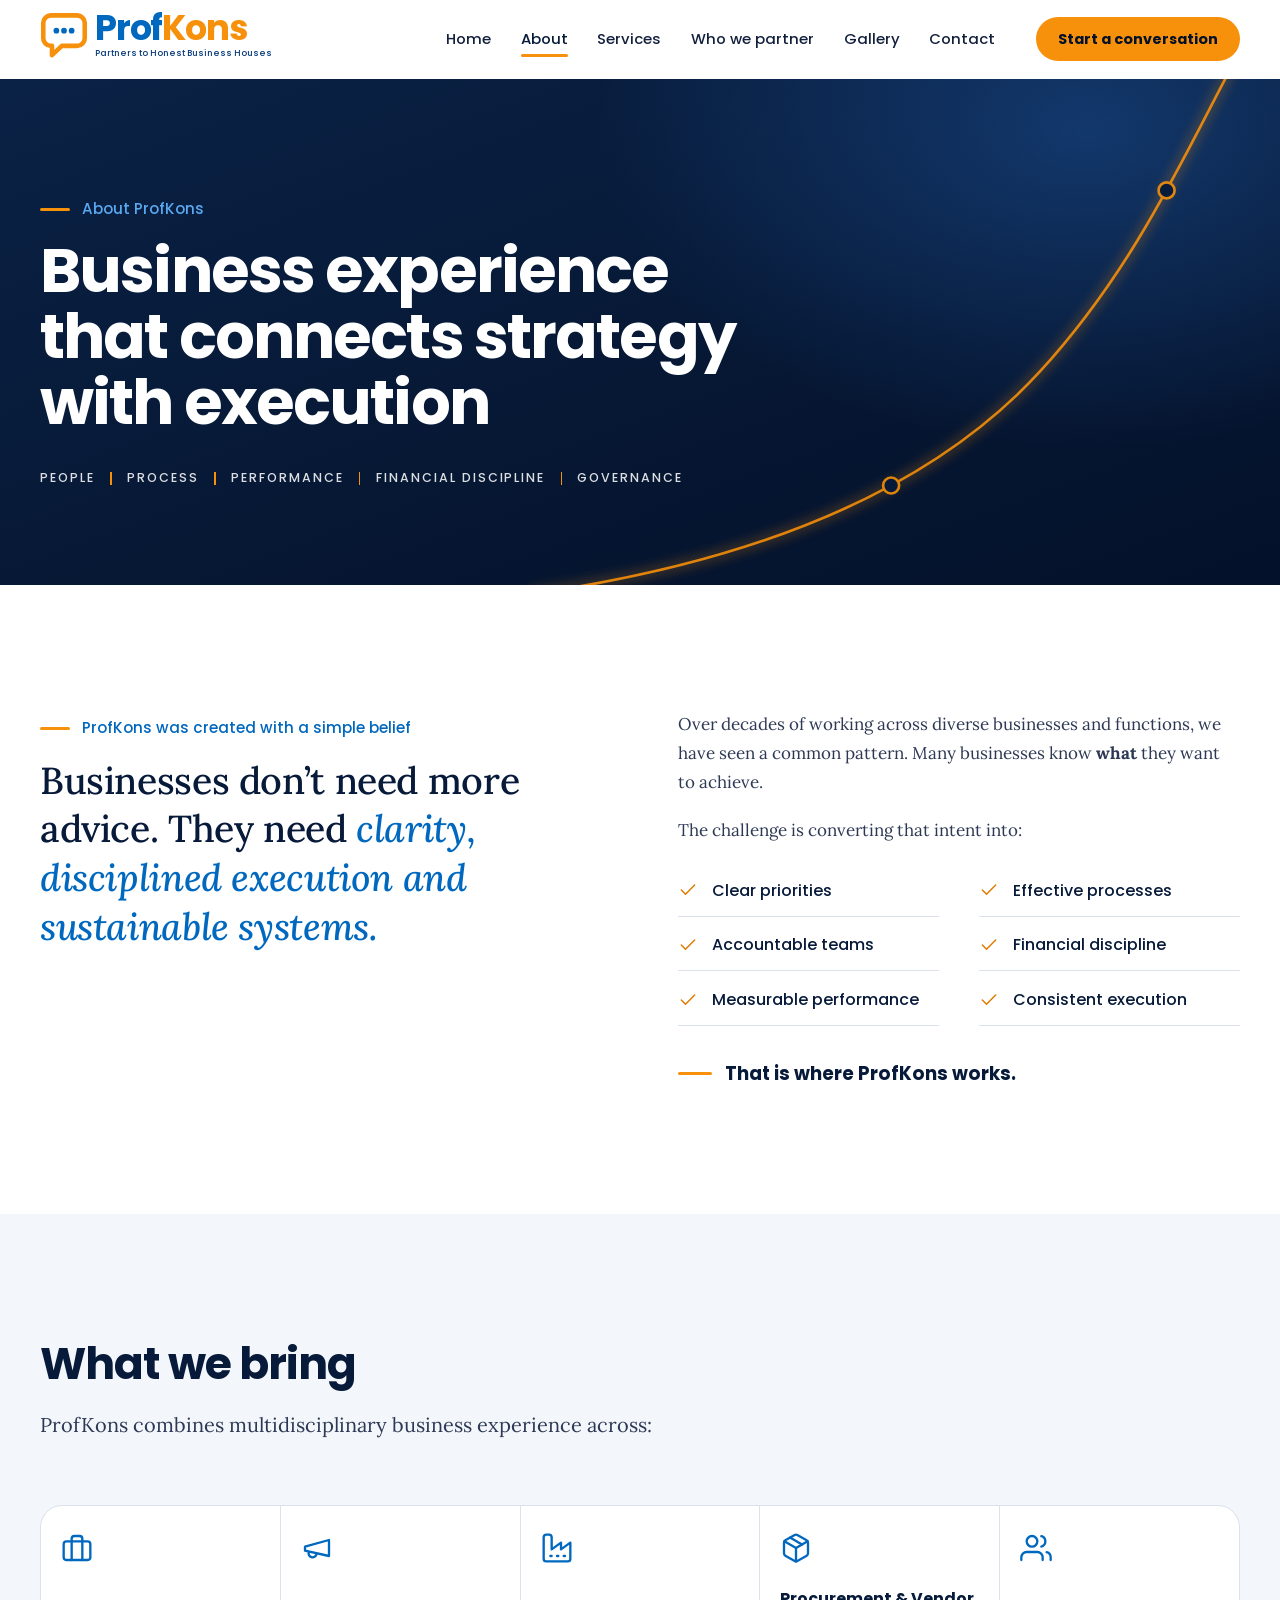
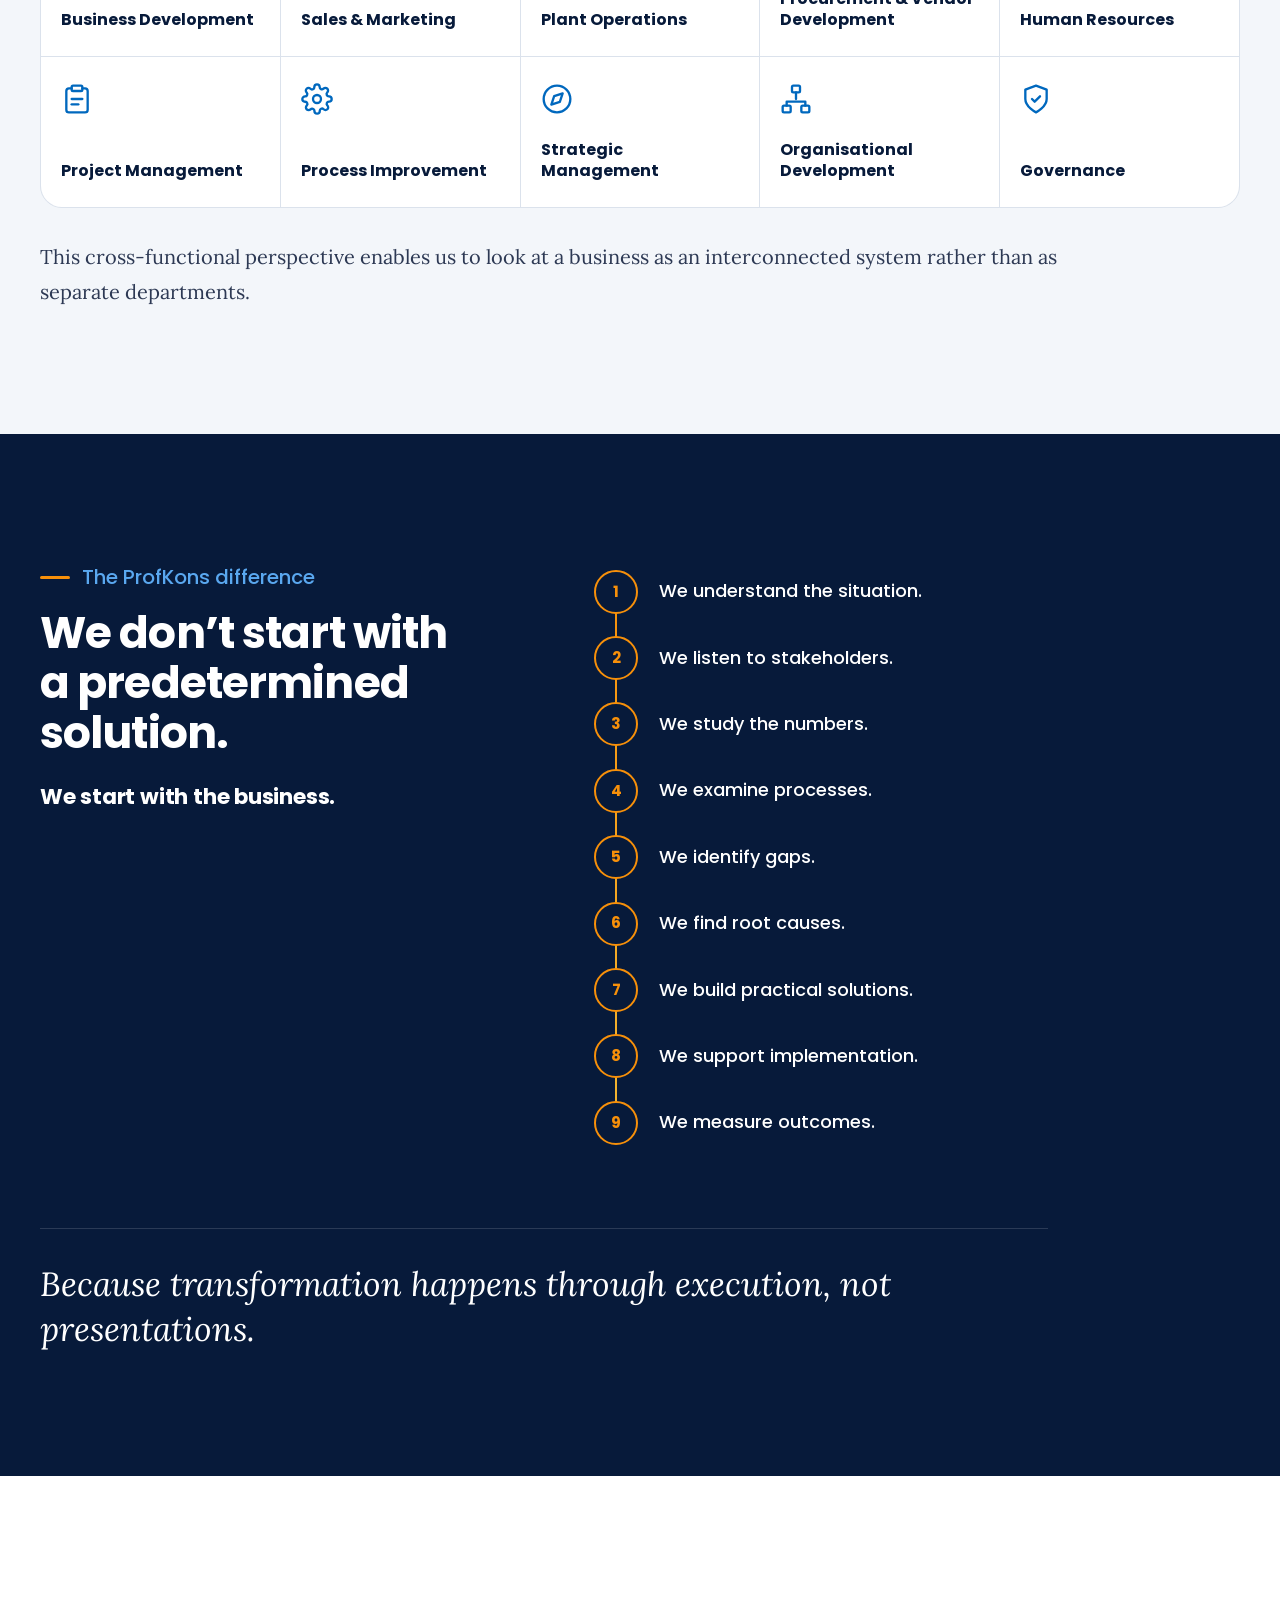
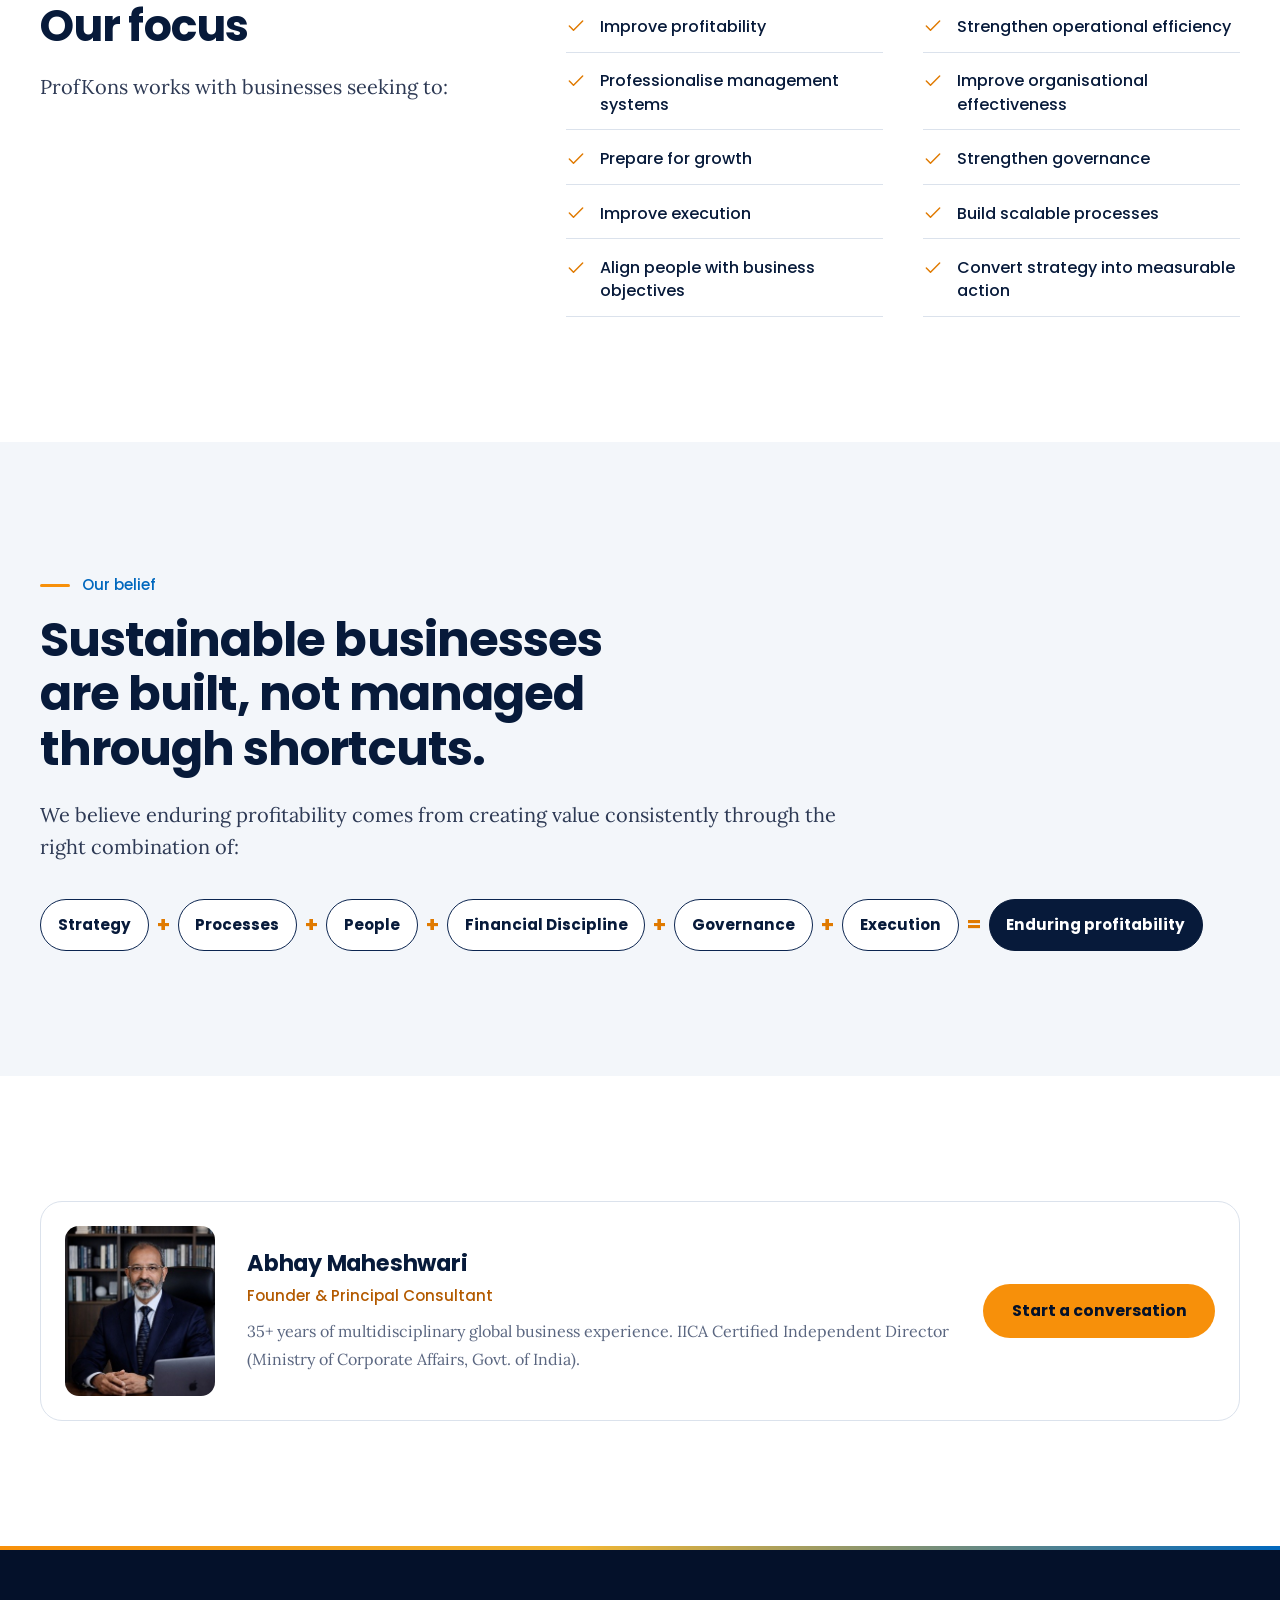
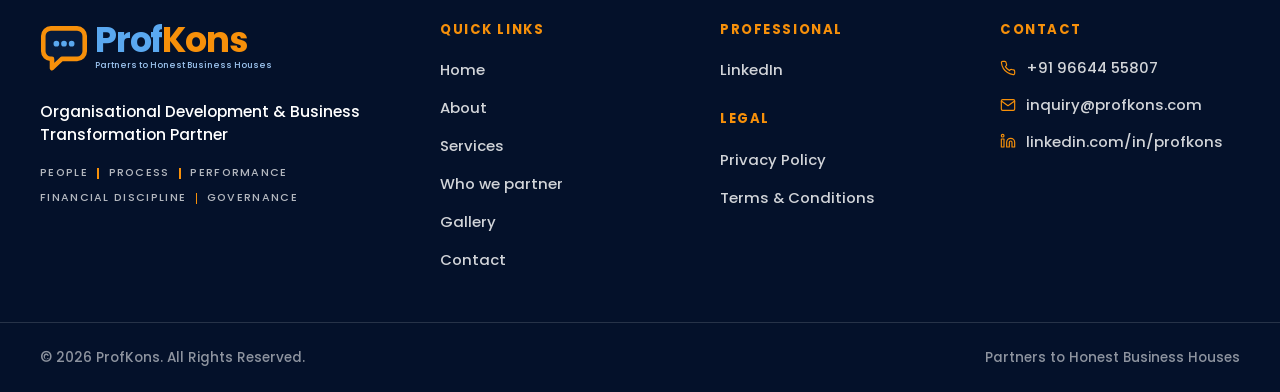
==== about.html @ 27406873 "Adding the first pass of website" ====
<!doctype html>
<html lang="en-IN">
<head>
<meta charset="utf-8">
<meta name="viewport" content="width=device-width, initial-scale=1">
<title>About ProfKons | Business experience that connects strategy with execution</title>
<meta name="description" content="ProfKons combines multidisciplinary business experience to help businesses gain clarity, disciplined execution and sustainable systems.">
<meta property="og:site_name" content="ProfKons">
<meta property="og:title" content="About ProfKons | Business experience that connects strategy with execution">
<meta property="og:description" content="ProfKons combines multidisciplinary business experience to help businesses gain clarity, disciplined execution and sustainable systems.">
<meta property="og:type" content="website">
<meta name="theme-color" content="#071a3a">
<link rel="icon" href="assets/img/favicon.svg" type="image/svg+xml">
<link rel="stylesheet" href="assets/css/style.css">
</head>
<body>

<a class="skip-link" href="#main">Skip to content</a>
<header class="site-header" data-header>
  <div class="container header-inner">
    <a href="index.html" aria-label="ProfKons home"><span class="logo"><svg class="logo-mark" viewBox="0 0 44 42" aria-hidden="true" focusable="false"><path class="bubble" d="M10 3H34A7 7 0 0 1 41 10V24A7 7 0 0 1 34 31H20L11 39.5V31H10A7 7 0 0 1 3 24V10A7 7 0 0 1 10 3Z"/><circle class="dot" cx="15" cy="17" r="2.6"/><circle class="dot" cx="22" cy="17" r="2.6"/><circle class="dot" cx="29" cy="17" r="2.6"/></svg><span class="logo-text"><span class="logo-word"><span class="logo-prof">Prof</span><span class="logo-kons">Kons</span></span><span class="logo-tag">Partners to Honest Business Houses</span></span></span></a>
    <button class="nav-toggle" type="button" aria-expanded="false" aria-controls="site-nav" data-nav-toggle>
      <span class="sr-only">Open menu</span>
      <span class="icon-open"><svg class="icon" viewBox="0 0 24 24" fill="none" stroke="currentColor" stroke-width="1.75" stroke-linecap="round" stroke-linejoin="round" aria-hidden="true" focusable="false"><line x1="3" y1="6" x2="21" y2="6"/><line x1="3" y1="12" x2="21" y2="12"/><line x1="3" y1="18" x2="21" y2="18"/></svg></span><span class="icon-close"><svg class="icon" viewBox="0 0 24 24" fill="none" stroke="currentColor" stroke-width="1.75" stroke-linecap="round" stroke-linejoin="round" aria-hidden="true" focusable="false"><line x1="18" y1="6" x2="6" y2="18"/><line x1="6" y1="6" x2="18" y2="18"/></svg></span>
    </button>
    <nav id="site-nav" class="site-nav" aria-label="Main">
      <ul><li><a href="index.html">Home</a></li><li><a href="about.html" aria-current="page">About</a></li><li><a href="services.html">Services</a></li><li><a href="partners.html">Who we partner</a></li><li><a href="gallery.html">Gallery</a></li><li><a href="contact.html">Contact</a></li></ul>
      <a class="btn btn-primary btn-sm" href="contact.html">Start a conversation</a>
    </nav>
  </div>
</header>
<main id="main">

<section class="page-hero">
  <div class="journey-line" aria-hidden="true"><svg viewBox="0 0 1440 760" preserveAspectRatio="xMaxYMax slice"><path class="jl-glow" pathLength="1" d="M600 770 C880 730, 1060 640, 1170 520 C1280 400, 1335 270, 1400 150"/><path class="jl-path" pathLength="1" d="M600 770 C880 730, 1060 640, 1170 520 C1280 400, 1335 270, 1400 150"/><circle class="jl-node" cx="1002.5" cy="648.3" r="9"/><circle class="jl-node" cx="1312.4" cy="316.3" r="9"/><path class="jl-arrow" d="M0 -11 L22 0 L0 11 Z" transform="translate(1400 150) rotate(-61.6)"/></svg></div>
  <div class="container">
    <p class="kicker">About ProfKons</p>
    <h1>Business experience that connects strategy with execution</h1>
    
    <ul class="pillars" aria-label="What we work on"><li>People</li><li>Process</li><li>Performance</li><li>Financial Discipline</li><li>Governance</li></ul>
  </div>
</section>
<section class="section" aria-labelledby="belief-title">
  <div class="container belief-grid">
    <div>
      <p class="kicker" id="belief-title">ProfKons was created with a simple belief</p>
      <p class="belief-statement">Businesses don&rsquo;t need more advice. They need <em>clarity, disciplined execution and sustainable systems.</em></p>
    </div>
    <div>
      <p>Over decades of working across diverse businesses and functions, we have seen a common pattern. Many businesses know <strong>what</strong> they want to achieve.</p>
      <p>The challenge is converting that intent into:</p>
      <div class="intent-list">
        <ul class="checklist checklist--2"><li><svg class="icon" viewBox="0 0 24 24" fill="none" stroke="currentColor" stroke-width="1.75" stroke-linecap="round" stroke-linejoin="round" aria-hidden="true" focusable="false"><polyline points="20 6 9 17 4 12"/></svg><span>Clear priorities</span></li><li><svg class="icon" viewBox="0 0 24 24" fill="none" stroke="currentColor" stroke-width="1.75" stroke-linecap="round" stroke-linejoin="round" aria-hidden="true" focusable="false"><polyline points="20 6 9 17 4 12"/></svg><span>Effective processes</span></li><li><svg class="icon" viewBox="0 0 24 24" fill="none" stroke="currentColor" stroke-width="1.75" stroke-linecap="round" stroke-linejoin="round" aria-hidden="true" focusable="false"><polyline points="20 6 9 17 4 12"/></svg><span>Accountable teams</span></li><li><svg class="icon" viewBox="0 0 24 24" fill="none" stroke="currentColor" stroke-width="1.75" stroke-linecap="round" stroke-linejoin="round" aria-hidden="true" focusable="false"><polyline points="20 6 9 17 4 12"/></svg><span>Financial discipline</span></li><li><svg class="icon" viewBox="0 0 24 24" fill="none" stroke="currentColor" stroke-width="1.75" stroke-linecap="round" stroke-linejoin="round" aria-hidden="true" focusable="false"><polyline points="20 6 9 17 4 12"/></svg><span>Measurable performance</span></li><li><svg class="icon" viewBox="0 0 24 24" fill="none" stroke="currentColor" stroke-width="1.75" stroke-linecap="round" stroke-linejoin="round" aria-hidden="true" focusable="false"><polyline points="20 6 9 17 4 12"/></svg><span>Consistent execution</span></li></ul>
      </div>
      <p class="works-here">That is where ProfKons works.</p>
    </div>
  </div>
</section>

<section class="section section--paper" aria-labelledby="bring-title">
  <div class="container">
    <div class="section-head">
      <h2 id="bring-title">What we bring</h2>
      <p class="lead">ProfKons combines multidisciplinary business experience across:</p>
    </div>
    <ul class="functions">
      <li><svg class="icon" viewBox="0 0 24 24" fill="none" stroke="currentColor" stroke-width="1.75" stroke-linecap="round" stroke-linejoin="round" aria-hidden="true" focusable="false"><rect x="2" y="7" width="20" height="14" rx="2"/><path d="M16 21V5a2 2 0 0 0-2-2h-4a2 2 0 0 0-2 2v16"/></svg><span>Business Development</span></li>
      <li><svg class="icon" viewBox="0 0 24 24" fill="none" stroke="currentColor" stroke-width="1.75" stroke-linecap="round" stroke-linejoin="round" aria-hidden="true" focusable="false"><path d="m3 11 18-5v12L3 14v-3z"/><path d="M11.6 16.8a3 3 0 1 1-5.8-1.6"/></svg><span>Sales &amp; Marketing</span></li>
      <li><svg class="icon" viewBox="0 0 24 24" fill="none" stroke="currentColor" stroke-width="1.75" stroke-linecap="round" stroke-linejoin="round" aria-hidden="true" focusable="false"><path d="M2 20a2 2 0 0 0 2 2h16a2 2 0 0 0 2-2V8l-7 5V8l-7 5V4a2 2 0 0 0-2-2H4a2 2 0 0 0-2 2Z"/><path d="M17 18h1"/><path d="M12 18h1"/><path d="M7 18h1"/></svg><span>Plant Operations</span></li>
      <li><svg class="icon" viewBox="0 0 24 24" fill="none" stroke="currentColor" stroke-width="1.75" stroke-linecap="round" stroke-linejoin="round" aria-hidden="true" focusable="false"><line x1="16.5" y1="9.4" x2="7.5" y2="4.21"/><path d="M21 16V8a2 2 0 0 0-1-1.73l-7-4a2 2 0 0 0-2 0l-7 4A2 2 0 0 0 3 8v8a2 2 0 0 0 1 1.73l7 4a2 2 0 0 0 2 0l7-4A2 2 0 0 0 21 16z"/><polyline points="3.27 6.96 12 12.01 20.73 6.96"/><line x1="12" y1="22.08" x2="12" y2="12"/></svg><span>Procurement &amp; Vendor Development</span></li>
      <li><svg class="icon" viewBox="0 0 24 24" fill="none" stroke="currentColor" stroke-width="1.75" stroke-linecap="round" stroke-linejoin="round" aria-hidden="true" focusable="false"><path d="M17 21v-2a4 4 0 0 0-4-4H5a4 4 0 0 0-4 4v2"/><circle cx="9" cy="7" r="4"/><path d="M23 21v-2a4 4 0 0 0-3-3.87"/><path d="M16 3.13a4 4 0 0 1 0 7.75"/></svg><span>Human Resources</span></li>
      <li><svg class="icon" viewBox="0 0 24 24" fill="none" stroke="currentColor" stroke-width="1.75" stroke-linecap="round" stroke-linejoin="round" aria-hidden="true" focusable="false"><path d="M16 4h2a2 2 0 0 1 2 2v14a2 2 0 0 1-2 2H6a2 2 0 0 1-2-2V6a2 2 0 0 1 2-2h2"/><rect x="8" y="2" width="8" height="4" rx="1"/><line x1="8" y1="12" x2="16" y2="12"/><line x1="8" y1="16" x2="13" y2="16"/></svg><span>Project Management</span></li>
      <li><svg class="icon" viewBox="0 0 24 24" fill="none" stroke="currentColor" stroke-width="1.75" stroke-linecap="round" stroke-linejoin="round" aria-hidden="true" focusable="false"><circle cx="12" cy="12" r="3"/><path d="M19.4 15a1.65 1.65 0 0 0 .33 1.82l.06.06a2 2 0 0 1 0 2.83 2 2 0 0 1-2.83 0l-.06-.06a1.65 1.65 0 0 0-1.82-.33 1.65 1.65 0 0 0-1 1.51V21a2 2 0 0 1-2 2 2 2 0 0 1-2-2v-.09A1.65 1.65 0 0 0 9 19.4a1.65 1.65 0 0 0-1.82.33l-.06.06a2 2 0 0 1-2.83 0 2 2 0 0 1 0-2.83l.06-.06a1.65 1.65 0 0 0 .33-1.82 1.65 1.65 0 0 0-1.51-1H3a2 2 0 0 1-2-2 2 2 0 0 1 2-2h.09A1.65 1.65 0 0 0 4.6 9a1.65 1.65 0 0 0-.33-1.82l-.06-.06a2 2 0 0 1 0-2.83 2 2 0 0 1 2.83 0l.06.06a1.65 1.65 0 0 0 1.82.33H9a1.65 1.65 0 0 0 1-1.51V3a2 2 0 0 1 2-2 2 2 0 0 1 2 2v.09a1.65 1.65 0 0 0 1 1.51 1.65 1.65 0 0 0 1.82-.33l.06-.06a2 2 0 0 1 2.83 0 2 2 0 0 1 0 2.83l-.06.06a1.65 1.65 0 0 0-.33 1.82V9a1.65 1.65 0 0 0 1.51 1H21a2 2 0 0 1 2 2 2 2 0 0 1-2 2h-.09a1.65 1.65 0 0 0-1.51 1z"/></svg><span>Process Improvement</span></li>
      <li><svg class="icon" viewBox="0 0 24 24" fill="none" stroke="currentColor" stroke-width="1.75" stroke-linecap="round" stroke-linejoin="round" aria-hidden="true" focusable="false"><circle cx="12" cy="12" r="10"/><polygon points="16.24 7.76 14.12 14.12 7.76 16.24 9.88 9.88 16.24 7.76"/></svg><span>Strategic Management</span></li>
      <li><svg class="icon" viewBox="0 0 24 24" fill="none" stroke="currentColor" stroke-width="1.75" stroke-linecap="round" stroke-linejoin="round" aria-hidden="true" focusable="false"><rect x="9" y="2" width="6" height="5" rx="1"/><rect x="2" y="17" width="6" height="5" rx="1"/><rect x="16" y="17" width="6" height="5" rx="1"/><path d="M12 7v5M5 17v-3h14v3"/></svg><span>Organisational Development</span></li>
      <li><svg class="icon" viewBox="0 0 24 24" fill="none" stroke="currentColor" stroke-width="1.75" stroke-linecap="round" stroke-linejoin="round" aria-hidden="true" focusable="false"><path d="M12 22s8-4 8-10V5l-8-3-8 3v7c0 6 8 10 8 10z"/><polyline points="9 12 11 14 15 10"/></svg><span>Governance</span></li>
    </ul>
    <p class="functions-note">This cross-functional perspective enables us to look at a business as an interconnected system rather than as separate departments.</p>
  </div>
</section>

<section class="section section--navy" aria-labelledby="difference-title">
  <div class="container">
    <div class="difference-grid">
      <div class="split-aside">
        <p class="kicker">The ProfKons difference</p>
        <h2 id="difference-title">We don&rsquo;t start with a predetermined solution.</h2>
        <p class="strong">We start with the business.</p>
      </div>
      <ol class="steps">
        <li>We understand the situation.</li>
        <li>We listen to stakeholders.</li>
        <li>We study the numbers.</li>
        <li>We examine processes.</li>
        <li>We identify gaps.</li>
        <li>We find root causes.</li>
        <li>We build practical solutions.</li>
        <li>We support implementation.</li>
        <li>We measure outcomes.</li>
      </ol>
    </div>
    <p class="execution-line">Because transformation happens through execution, not presentations.</p>
  </div>
</section>

<section class="section" aria-labelledby="focus-title">
  <div class="container split">
    <div class="split-aside">
      <h2 id="focus-title">Our focus</h2>
      <p class="lead">ProfKons works with businesses seeking to:</p>
    </div>
    <ul class="checklist checklist--2"><li><svg class="icon" viewBox="0 0 24 24" fill="none" stroke="currentColor" stroke-width="1.75" stroke-linecap="round" stroke-linejoin="round" aria-hidden="true" focusable="false"><polyline points="20 6 9 17 4 12"/></svg><span>Improve profitability</span></li><li><svg class="icon" viewBox="0 0 24 24" fill="none" stroke="currentColor" stroke-width="1.75" stroke-linecap="round" stroke-linejoin="round" aria-hidden="true" focusable="false"><polyline points="20 6 9 17 4 12"/></svg><span>Strengthen operational efficiency</span></li><li><svg class="icon" viewBox="0 0 24 24" fill="none" stroke="currentColor" stroke-width="1.75" stroke-linecap="round" stroke-linejoin="round" aria-hidden="true" focusable="false"><polyline points="20 6 9 17 4 12"/></svg><span>Professionalise management systems</span></li><li><svg class="icon" viewBox="0 0 24 24" fill="none" stroke="currentColor" stroke-width="1.75" stroke-linecap="round" stroke-linejoin="round" aria-hidden="true" focusable="false"><polyline points="20 6 9 17 4 12"/></svg><span>Improve organisational effectiveness</span></li><li><svg class="icon" viewBox="0 0 24 24" fill="none" stroke="currentColor" stroke-width="1.75" stroke-linecap="round" stroke-linejoin="round" aria-hidden="true" focusable="false"><polyline points="20 6 9 17 4 12"/></svg><span>Prepare for growth</span></li><li><svg class="icon" viewBox="0 0 24 24" fill="none" stroke="currentColor" stroke-width="1.75" stroke-linecap="round" stroke-linejoin="round" aria-hidden="true" focusable="false"><polyline points="20 6 9 17 4 12"/></svg><span>Strengthen governance</span></li><li><svg class="icon" viewBox="0 0 24 24" fill="none" stroke="currentColor" stroke-width="1.75" stroke-linecap="round" stroke-linejoin="round" aria-hidden="true" focusable="false"><polyline points="20 6 9 17 4 12"/></svg><span>Improve execution</span></li><li><svg class="icon" viewBox="0 0 24 24" fill="none" stroke="currentColor" stroke-width="1.75" stroke-linecap="round" stroke-linejoin="round" aria-hidden="true" focusable="false"><polyline points="20 6 9 17 4 12"/></svg><span>Build scalable processes</span></li><li><svg class="icon" viewBox="0 0 24 24" fill="none" stroke="currentColor" stroke-width="1.75" stroke-linecap="round" stroke-linejoin="round" aria-hidden="true" focusable="false"><polyline points="20 6 9 17 4 12"/></svg><span>Align people with business objectives</span></li><li><svg class="icon" viewBox="0 0 24 24" fill="none" stroke="currentColor" stroke-width="1.75" stroke-linecap="round" stroke-linejoin="round" aria-hidden="true" focusable="false"><polyline points="20 6 9 17 4 12"/></svg><span>Convert strategy into measurable action</span></li></ul>
  </div>
</section>

<section class="section section--paper" aria-labelledby="ourbelief-title">
  <div class="container">
    <p class="kicker">Our belief</p>
    <h2 id="ourbelief-title" class="belief-big">Sustainable businesses are built, not managed through shortcuts.</h2>
    <p class="lead" style="margin-top:1.4rem;max-width:40em">We believe enduring profitability comes from creating value consistently through the right combination of:</p>
    <ul class="equation">
      <li><span>Strategy</span></li><li><span>Processes</span></li><li><span>People</span></li><li><span>Financial Discipline</span></li><li><span>Governance</span></li><li><span>Execution</span></li><li class="result"><span>Enduring profitability</span></li>
    </ul>
  </div>
</section>

<section class="section" aria-labelledby="leader-title">
  <div class="container">
    <div class="leader-strip">
      <img src="assets/img/abhay-office.jpg" width="306" height="459" alt="Abhay Maheshwari" loading="lazy">
      <div>
        <h3 id="leader-title">Abhay Maheshwari</h3>
        <p class="role">Founder &amp; Principal Consultant</p>
        <p>35+ years of multidisciplinary global business experience. IICA Certified Independent Director (Ministry of Corporate Affairs, Govt. of India).</p>
      </div>
      <a class="btn btn-primary" href="contact.html">Start a conversation</a>
    </div>
  </div>
</section>

</main>

<footer class="site-footer">
  <div class="container footer-grid">
    <div class="footer-brand">
      <a href="index.html" aria-label="ProfKons home"><span class="logo logo--dark"><svg class="logo-mark" viewBox="0 0 44 42" aria-hidden="true" focusable="false"><path class="bubble" d="M10 3H34A7 7 0 0 1 41 10V24A7 7 0 0 1 34 31H20L11 39.5V31H10A7 7 0 0 1 3 24V10A7 7 0 0 1 10 3Z"/><circle class="dot" cx="15" cy="17" r="2.6"/><circle class="dot" cx="22" cy="17" r="2.6"/><circle class="dot" cx="29" cy="17" r="2.6"/></svg><span class="logo-text"><span class="logo-word"><span class="logo-prof">Prof</span><span class="logo-kons">Kons</span></span><span class="logo-tag">Partners to Honest Business Houses</span></span></span></a>
      <p>Organisational Development &amp; Business Transformation Partner</p>
      <ul class="pillars" aria-label="What we work on"><li>People</li><li>Process</li><li>Performance</li><li>Financial Discipline</li><li>Governance</li></ul>
    </div>
    <div>
      <h2>Quick links</h2>
      <ul class="footer-links"><li><a href="index.html">Home</a></li><li><a href="about.html">About</a></li><li><a href="services.html">Services</a></li><li><a href="partners.html">Who we partner</a></li><li><a href="gallery.html">Gallery</a></li><li><a href="contact.html">Contact</a></li></ul>
    </div>
    <div>
      <h2>Professional</h2>
      <ul class="footer-links"><li><a href="https://www.linkedin.com/in/profkons" target="_blank" rel="noopener">LinkedIn</a></li></ul>
      <h2 class="footer-sub">Legal</h2>
      <ul class="footer-links"><li><a href="privacy.html">Privacy Policy</a></li><li><a href="terms.html">Terms &amp; Conditions</a></li></ul>
    </div>
    <div>
      <h2>Contact</h2>
      <ul class="footer-contact">
        <li><svg class="icon" viewBox="0 0 24 24" fill="none" stroke="currentColor" stroke-width="1.75" stroke-linecap="round" stroke-linejoin="round" aria-hidden="true" focusable="false"><path d="M22 16.92v3a2 2 0 0 1-2.18 2 19.79 19.79 0 0 1-8.63-3.07 19.5 19.5 0 0 1-6-6 19.79 19.79 0 0 1-3.07-8.67A2 2 0 0 1 4.11 2h3a2 2 0 0 1 2 1.72 12.84 12.84 0 0 0 .7 2.81 2 2 0 0 1-.45 2.11L8.09 9.91a16 16 0 0 0 6 6l1.27-1.27a2 2 0 0 1 2.11-.45 12.84 12.84 0 0 0 2.81.7A2 2 0 0 1 22 16.92z"/></svg><a href="tel:+919664455807">+91 96644 55807</a></li>
        <li><svg class="icon" viewBox="0 0 24 24" fill="none" stroke="currentColor" stroke-width="1.75" stroke-linecap="round" stroke-linejoin="round" aria-hidden="true" focusable="false"><path d="M4 4h16c1.1 0 2 .9 2 2v12c0 1.1-.9 2-2 2H4c-1.1 0-2-.9-2-2V6c0-1.1.9-2 2-2z"/><polyline points="22,6 12,13 2,6"/></svg><a href="mailto:inquiry@profkons.com">inquiry@profkons.com</a></li>
        <li><svg class="icon" viewBox="0 0 24 24" fill="none" stroke="currentColor" stroke-width="1.75" stroke-linecap="round" stroke-linejoin="round" aria-hidden="true" focusable="false"><path d="M16 8a6 6 0 0 1 6 6v7h-4v-7a2 2 0 0 0-2-2 2 2 0 0 0-2 2v7h-4v-7a6 6 0 0 1 6-6z"/><rect x="2" y="9" width="4" height="12"/><circle cx="4" cy="4" r="2"/></svg><a href="https://www.linkedin.com/in/profkons" target="_blank" rel="noopener">linkedin.com/in/profkons</a></li>
      </ul>
    </div>
  </div>
  <div class="container footer-bottom">
    <p>&copy; <span data-year>2026</span> ProfKons. All Rights Reserved.</p>
    <p>Partners to Honest Business Houses</p>
  </div>
</footer>
<script src="assets/js/main.js" defer></script>
</body>
</html>
---- assets/css/style.css ----
/* ==========================================================================
   ProfKons — site styles
   Palette taken from the ProfKons logo and social posters:
   deep navy fields, logo blue, logo orange, gold accents.
   ========================================================================== */

@font-face {
  font-family: "Poppins";
  src: url("../fonts/Poppins-Medium.woff") format("woff");
  font-weight: 500;
  font-style: normal;
  font-display: swap;
}
@font-face {
  font-family: "Poppins";
  src: url("../fonts/Poppins-Bold.woff") format("woff");
  font-weight: 700;
  font-style: normal;
  font-display: swap;
}
@font-face {
  font-family: "Lora";
  src: url("../fonts/Lora-Variable.woff") format("woff");
  font-weight: 400 700;
  font-style: normal;
  font-display: swap;
}
@font-face {
  font-family: "Lora";
  src: url("../fonts/Lora-Italic-Variable.woff") format("woff");
  font-weight: 400 700;
  font-style: italic;
  font-display: swap;
}

:root {
  --navy-950: #04112a;
  --navy-900: #071a3a;
  --navy-800: #0b2550;
  --navy-700: #143466;
  --blue: #0068be;
  --blue-on-dark: #5aa8f0;
  --orange: #f7900a;
  --orange-deep: #e07a00;
  --orange-text: #b35a00;
  --gold: #f2b632;
  --paper: #f3f6fa;
  --white: #ffffff;
  --ink: #13203d;
  --ink-2: #2d3954;
  --muted: #5a6680;
  --line: #dbe2ec;
  --line-dark: rgba(255, 255, 255, 0.14);

  --font-sans: "Poppins", "Segoe UI", system-ui, -apple-system, sans-serif;
  --font-serif: "Lora", Georgia, "Times New Roman", serif;

  --step--1: 0.875rem;
  --step-0: 1.0625rem;
  --step-1: 1.25rem;
  --step-2: clamp(1.4rem, 1.2rem + 0.8vw, 1.75rem);
  --step-3: clamp(1.9rem, 1.4rem + 2vw, 2.75rem);
  --step-4: clamp(2.35rem, 1.6rem + 3.4vw, 4rem);

  --container: 1200px;
  --gutter: clamp(1.25rem, 4vw, 2.5rem);
  --section-y: clamp(4.5rem, 3rem + 6vw, 8rem);
  --header-h: 78px;
  --radius-lg: 22px;
  --radius-md: 14px;
  --shadow-lift: 0 24px 48px -24px rgba(7, 26, 58, 0.35);
}

/* ---------- Base ---------- */
*,
*::before,
*::after { box-sizing: border-box; }

html { scroll-behavior: smooth; -webkit-text-size-adjust: 100%; }
body {
  margin: 0;
  font-family: var(--font-serif);
  font-size: var(--step-0);
  line-height: 1.72;
  color: var(--ink-2);
  background: var(--white);
  text-rendering: optimizeLegibility;
  -webkit-font-smoothing: antialiased;
}
img, svg { display: block; max-width: 100%; }
img { height: auto; }
a { color: var(--blue); text-decoration-thickness: 1px; text-underline-offset: 3px; }
a:hover { color: var(--navy-800); }
p { margin: 0 0 1.1em; }
p:last-child { margin-bottom: 0; }
ul, ol { margin: 0; padding: 0; }
h1, h2, h3, h4 {
  font-family: var(--font-sans);
  font-weight: 700;
  color: var(--navy-900);
  line-height: 1.14;
  letter-spacing: -0.02em;
  margin: 0;
  text-wrap: balance;
}
h1 { font-size: var(--step-4); }
h2 { font-size: var(--step-3); }
h3 { font-size: var(--step-1); letter-spacing: -0.01em; line-height: 1.3; }

:focus-visible {
  outline: 3px solid var(--gold);
  outline-offset: 3px;
  border-radius: 4px;
}

.sr-only {
  position: absolute; width: 1px; height: 1px; padding: 0; margin: -1px;
  overflow: hidden; clip: rect(0, 0, 0, 0); white-space: nowrap; border: 0;
}
.skip-link {
  position: absolute; left: 1rem; top: -100px; z-index: 200;
  background: var(--navy-900); color: #fff; padding: 0.75rem 1.1rem;
  font-family: var(--font-sans); font-weight: 500; border-radius: 10px;
}
.skip-link:focus { top: 1rem; color: #fff; }

.container {
  width: 100%;
  max-width: calc(var(--container) + var(--gutter) * 2);
  margin-inline: auto;
  padding-inline: var(--gutter);
}

.icon { width: 1.5rem; height: 1.5rem; flex: none; }

/* ---------- Logo ---------- */
.logo { display: inline-flex; align-items: center; gap: 0.45rem; text-decoration: none; }
.logo-mark { width: 48px; height: 46px; flex: none; margin-top: 2px; }
.logo-mark .bubble { fill: #fff; stroke: var(--orange); stroke-width: 4.2; stroke-linejoin: round; }
.logo-mark .dot { fill: var(--blue); }
.logo-text { display: flex; flex-direction: column; align-items: flex-start; line-height: 1; }
.logo-word {
  font-family: var(--font-sans); font-weight: 700; font-size: 2.2rem;
  letter-spacing: -0.035em; line-height: 0.95;
}
.logo-prof { color: var(--blue); }
.logo-kons { color: var(--orange); }
.logo-tag {
  font-family: var(--font-sans); font-weight: 500; font-size: 0.56rem;
  color: #0a3d7a; letter-spacing: 0; margin-top: 0.28rem; white-space: nowrap;
}
.logo--dark .logo-prof { color: var(--blue-on-dark); }
.logo--dark .logo-tag { color: #9cc3ee; }
.logo--dark .logo-mark .bubble { fill: var(--navy-900); }
.logo--dark .logo-mark .dot { fill: var(--blue-on-dark); }

/* ---------- Buttons ---------- */
.btn {
  display: inline-flex; align-items: center; justify-content: center; gap: 0.55rem;
  font-family: var(--font-sans); font-weight: 700; font-size: 0.98rem; line-height: 1;
  padding: 1.05rem 1.65rem; border-radius: 999px; border: 2px solid transparent;
  text-decoration: none; cursor: pointer; white-space: nowrap;
  transition: background-color 0.2s ease, color 0.2s ease, border-color 0.2s ease, transform 0.2s ease;
}
.btn .icon { width: 1.15rem; height: 1.15rem; }
.btn-primary { background: var(--orange); color: var(--navy-950); }
.btn-primary:hover { background: #ffa22e; color: var(--navy-950); }
.btn-primary:active { transform: translateY(1px); }
.btn-outline-light { border-color: rgba(255, 255, 255, 0.55); color: #fff; }
.btn-outline-light:hover { border-color: #fff; background: rgba(255, 255, 255, 0.08); color: #fff; }
.btn-outline { border-color: var(--navy-800); color: var(--navy-900); }
.btn-outline:hover { background: var(--navy-900); color: #fff; }
.btn-sm { padding: 0.8rem 1.25rem; font-size: 0.9rem; }

/* ---------- Header ---------- */
.site-header {
  position: sticky; top: 0; z-index: 100;
  background: rgba(255, 255, 255, 0.97);
  backdrop-filter: saturate(1.4) blur(10px);
  -webkit-backdrop-filter: saturate(1.4) blur(10px);
  border-bottom: 1px solid transparent;
  transition: border-color 0.25s ease, box-shadow 0.25s ease;
}
.site-header.is-scrolled { border-bottom-color: var(--line); box-shadow: 0 8px 24px -18px rgba(7, 26, 58, 0.45); }
.header-inner { height: var(--header-h); display: flex; align-items: center; justify-content: space-between; gap: 1.5rem; }
.site-nav { display: flex; align-items: center; gap: 1.75rem; }
.site-nav ul { list-style: none; display: flex; gap: 0.25rem; }
.site-nav a:not(.btn) {
  display: block; padding: 0.55rem 0.8rem; border-radius: 8px;
  font-family: var(--font-sans); font-weight: 500; font-size: 0.93rem;
  color: var(--ink); text-decoration: none; position: relative;
}
.site-nav a:not(.btn):hover { color: var(--blue); }
.site-nav a[aria-current="page"] { color: var(--navy-900); }
.site-nav a[aria-current="page"]::after {
  content: ""; position: absolute; left: 0.8rem; right: 0.8rem; bottom: 0.2rem;
  height: 3px; border-radius: 3px; background: var(--orange);
}
.nav-toggle {
  display: none; width: 46px; height: 46px; border-radius: 12px;
  border: 1px solid var(--line); background: #fff; color: var(--navy-900);
  align-items: center; justify-content: center; cursor: pointer;
}
.nav-toggle .icon-close { display: none; }
.nav-toggle[aria-expanded="true"] .icon-open { display: none; }
.nav-toggle[aria-expanded="true"] .icon-close { display: block; }

@media (max-width: 1040px) {
  .nav-toggle { display: inline-flex; }
  .site-nav {
    position: fixed; inset: var(--header-h) 0 auto 0; z-index: 99;
    flex-direction: column; align-items: stretch; gap: 1.25rem;
    background: #fff; padding: 1rem var(--gutter) 1.75rem;
    border-bottom: 1px solid var(--line);
    box-shadow: 0 30px 40px -30px rgba(7, 26, 58, 0.5);
    transform: translateY(-8px); opacity: 0; visibility: hidden;
    transition: opacity 0.2s ease, transform 0.2s ease, visibility 0.2s;
  }
  .site-nav.is-open { transform: none; opacity: 1; visibility: visible; }
  .site-nav ul { flex-direction: column; gap: 0; }
  .site-nav a:not(.btn) { padding: 0.95rem 0.25rem; font-size: 1.05rem; border-bottom: 1px solid var(--line); border-radius: 0; }
  .site-nav a[aria-current="page"]::after { left: 0.25rem; right: auto; width: 28px; bottom: 0.45rem; }
  .site-nav .btn { align-self: flex-start; }
}

/* ---------- Shared section scaffolding ---------- */
.section { padding-block: var(--section-y); }
.section--paper { background: var(--paper); }
.section--navy {
  background: var(--navy-900);
  color: rgba(255, 255, 255, 0.82);
}
.section--navy h2, .section--navy h3 { color: #fff; }

.kicker {
  display: inline-flex; align-items: flex-start; gap: 0.75rem; line-height: 1.5;
  font-family: var(--font-sans); font-weight: 500; font-size: 0.95rem;
  color: var(--blue); margin: 0 0 1rem;
}
.kicker::before { content: ""; flex: none; width: 30px; height: 3px; border-radius: 3px; background: var(--orange); margin-top: calc(0.75em - 1.5px); }
.section--navy .kicker, .page-hero .kicker, .hero .kicker { color: var(--blue-on-dark); }

.lead { font-size: var(--step-1); line-height: 1.6; color: var(--ink-2); }
.section--navy .lead { color: rgba(255, 255, 255, 0.85); }
.section-head { max-width: 760px; margin-bottom: clamp(2.5rem, 5vw, 4rem); }
.section-head h2 + p { margin-top: 1.25rem; }

/* pillars line, as on the poster footers */
.pillars {
  --sep: calc(1.9rem + 1.5px);
  margin-left: calc(-1 * var(--sep)); clip-path: inset(-4px 0 -4px var(--sep));
  list-style: none; display: flex; flex-wrap: wrap; align-items: center;
  font-family: var(--font-sans); font-weight: 500; font-size: 0.78rem;
  letter-spacing: 0.16em; text-transform: uppercase; color: rgba(255, 255, 255, 0.86);
  row-gap: 0.4rem;
}
.pillars li { display: flex; align-items: center; }
.pillars li::before {
  content: ""; width: 1.5px; height: 1.05em; background: var(--orange); margin-inline: 0.95rem; flex: none;
}
.pillars--ink { color: var(--navy-800); }

/* icon discs, as on the posters */
.disc {
  width: 64px; height: 64px; border-radius: 50%; flex: none;
  display: grid; place-items: center;
  background: var(--navy-900); color: #fff;
  box-shadow: 0 0 0 3px #fff, 0 0 0 5px var(--gold);
}
.disc .icon { width: 28px; height: 28px; }
.disc--ring {
  background: transparent; color: #fff; box-shadow: none;
  border: 1.5px solid rgba(255, 255, 255, 0.75);
  width: 78px; height: 78px;
}
.disc--ring .icon { width: 32px; height: 32px; }

/* chips */
.chips { list-style: none; display: flex; flex-wrap: wrap; gap: 0.5rem; }
.chips li {
  font-family: var(--font-sans); font-weight: 500; font-size: 0.85rem; line-height: 1.2;
  padding: 0.55rem 0.95rem; border-radius: 999px;
  border: 1px solid var(--line); background: #fff; color: var(--navy-800);
}
.section--paper .chips li { background: #fff; }

/* check list */
.checklist { list-style: none; display: grid; gap: 0.2rem 2.5rem; }
.checklist li {
  display: flex; gap: 0.85rem; align-items: flex-start;
  padding: 0.85rem 0; border-bottom: 1px solid var(--line);
  font-family: var(--font-sans); font-weight: 500; font-size: 1rem; color: var(--navy-900); line-height: 1.45;
}
.checklist .icon { width: 1.25rem; height: 1.25rem; color: var(--orange-deep); margin-top: 0.1rem; }
.checklist--2 { grid-template-columns: repeat(2, minmax(0, 1fr)); }
@media (max-width: 680px) { .checklist--2 { grid-template-columns: 1fr; } }

/* ---------- Hero (home) ---------- */
.hero {
  position: relative; overflow: hidden; isolation: isolate;
  background:
    radial-gradient(60% 70% at 78% 30%, rgba(30, 86, 160, 0.55) 0%, rgba(30, 86, 160, 0) 70%),
    linear-gradient(160deg, #0a2246 0%, #061733 55%, #04112a 100%);
  color: rgba(255, 255, 255, 0.85);
}
.hero::before {
  /* faint engineering grid */
  content: ""; position: absolute; inset: 0; z-index: -2;
  background-image:
    linear-gradient(rgba(255, 255, 255, 0.035) 1px, transparent 1px),
    linear-gradient(90deg, rgba(255, 255, 255, 0.035) 1px, transparent 1px);
  background-size: 56px 56px;
  mask-image: linear-gradient(180deg, transparent 0%, #000 30%, #000 70%, transparent 100%);
  -webkit-mask-image: linear-gradient(180deg, transparent 0%, #000 30%, #000 70%, transparent 100%);
}
.hero-stage { position: relative; }
.hero-grid {
  position: relative;
  display: grid; grid-template-columns: minmax(0, 1.15fr) minmax(0, 0.85fr);
  align-items: end; gap: clamp(1.5rem, 4vw, 4rem);
  min-height: min(calc(100svh - var(--header-h) - 120px), 680px);
  padding-top: clamp(3.5rem, 7vw, 6rem);
}
.hero-copy { padding-bottom: clamp(3rem, 6vw, 5.5rem); align-self: center; }
.hero h1 { color: #fff; font-size: clamp(2.4rem, 1.4rem + 3.7vw, 4.1rem); line-height: 1.04; letter-spacing: -0.03em; }
.hero h1 .line { display: block; }
.hero h1 .line--accent { color: var(--orange); }
.hero-role {
  font-family: var(--font-sans); font-weight: 500; font-size: 1rem; color: var(--blue-on-dark);
  margin-bottom: 1.4rem; display: flex; align-items: flex-start; gap: 0.75rem; line-height: 1.5;
}
.hero-role::before { content: ""; flex: none; width: 30px; height: 3px; border-radius: 3px; background: var(--orange); margin-top: calc(0.75em - 1.5px); }
.hero-sub { font-size: var(--step-1); line-height: 1.6; max-width: 34em; margin-top: 1.6rem; color: rgba(255, 255, 255, 0.84); }
.hero .pillars { margin-top: 1.9rem; }
.hero-actions { display: flex; flex-wrap: wrap; gap: 0.85rem; margin-top: 2.4rem; }

.hero-portrait { position: relative; align-self: end; justify-self: center; width: min(100%, 440px); }
.hero-portrait img {
  width: 100%;
  -webkit-mask-image: linear-gradient(90deg, transparent 0%, #000 16%, #000 84%, transparent 100%), linear-gradient(180deg, transparent 0%, #000 12%, #000 80%, transparent 100%);
  -webkit-mask-composite: source-in;
  mask-image: linear-gradient(90deg, transparent 0%, #000 16%, #000 84%, transparent 100%), linear-gradient(180deg, transparent 0%, #000 12%, #000 80%, transparent 100%);
  mask-composite: intersect;
}
.hero-nameplate {
  position: absolute; left: 50%; bottom: 1.4rem; transform: translateX(-50%);
  width: max-content; max-width: 92%;
  padding: 0.95rem 1.3rem 1rem; border-radius: var(--radius-md);
  background: rgba(4, 17, 42, 0.78); border: 1px solid rgba(255, 255, 255, 0.14);
  backdrop-filter: blur(8px); -webkit-backdrop-filter: blur(8px);
  text-align: center;
}
.hero-nameplate strong { display: block; font-family: var(--font-sans); font-weight: 700; color: #fff; font-size: 1.12rem; letter-spacing: -0.01em; }
.hero-nameplate span { display: block; font-family: var(--font-sans); font-weight: 500; font-size: 0.82rem; line-height: 1.45; }
.hero-nameplate .np-role { color: var(--orange); margin-top: 0.15rem; }
.hero-nameplate .np-cred { color: rgba(255, 255, 255, 0.78); }

.journey-line { position: absolute; inset: 0; z-index: -1; pointer-events: none; }
.journey-line svg { width: 100%; height: 100%; }
.journey-line .jl-path {
  fill: none; stroke: var(--orange); stroke-width: 3; stroke-linecap: round;
  stroke-dasharray: 1; stroke-dashoffset: 0;
}
.journey-line .jl-glow { fill: none; stroke: rgba(247, 144, 10, 0.25); stroke-width: 12; stroke-linecap: round; filter: blur(6px); }
.journey-line .jl-node { fill: var(--navy-900); stroke: var(--orange); stroke-width: 3; }
.journey-line .jl-arrow { fill: var(--orange); }

@media (prefers-reduced-motion: no-preference) {
  .js .journey-line .jl-path, .js .journey-line .jl-glow { stroke-dasharray: 1; stroke-dashoffset: 1; animation: draw-line 1.8s cubic-bezier(0.65, 0, 0.35, 1) 0.25s forwards; }
  .js .journey-line .jl-node, .js .journey-line .jl-arrow { opacity: 0; animation: pop-in 0.4s ease forwards; }
  .js .journey-line .jl-node:nth-of-type(1) { animation-delay: 0.65s; }
  .js .journey-line .jl-node:nth-of-type(2) { animation-delay: 1.05s; }
  .js .journey-line .jl-node:nth-of-type(3) { animation-delay: 1.45s; }
  .js .journey-line .jl-arrow { animation-delay: 1.9s; }
}
@keyframes draw-line { to { stroke-dashoffset: 0; } }
@keyframes pop-in { to { opacity: 1; } }

/* method band under the hero */
.method-band { position: relative; border-top: 1px solid var(--line-dark); background: rgba(4, 17, 42, 0.55); }
.method-band ol { list-style: none; display: grid; grid-template-columns: repeat(4, 1fr); }
.method-band li {
  position: relative; padding: 1.6rem 1.2rem 1.7rem 0;
  font-family: var(--font-sans); font-weight: 700; color: #fff;
  font-size: clamp(1.15rem, 0.9rem + 1vw, 1.6rem); letter-spacing: -0.015em;
  display: flex; align-items: baseline; gap: 0.7rem;
}
.method-band li::before {
  content: ""; position: absolute; top: -1px; left: 0; height: 3px; border-radius: 0 0 3px 3px;
  width: calc(var(--i) * 25%); min-width: 40px; background: var(--orange);
}
.method-band li span { font-size: 0.8rem; font-weight: 500; color: var(--gold); letter-spacing: 0.08em; }

@media (max-width: 900px) {
  .hero-grid { grid-template-columns: 1fr; min-height: 0; }
  .hero-copy { padding-bottom: 0; }
  .hero-portrait { width: min(88%, 380px); }
  .method-band ol { grid-template-columns: repeat(2, 1fr); }
  .method-band li { padding: 1.1rem 1rem 1.2rem 0; }
  .method-band li::before { width: 32px; min-width: 0; }
  .hero .journey-line { display: none; }
}
@media (max-width: 760px) {
  .page-hero .journey-line { display: none; }
  .logo-word { font-size: 1.95rem; }
  .logo-mark { width: 42px; height: 40px; }
}

/* ---------- Page hero (inner pages) ---------- */
.page-hero {
  position: relative; overflow: hidden; isolation: isolate;
  background:
    radial-gradient(55% 90% at 85% 10%, rgba(30, 86, 160, 0.5) 0%, rgba(30, 86, 160, 0) 70%),
    linear-gradient(160deg, #0a2246 0%, #061733 60%, #04112a 100%);
  color: rgba(255, 255, 255, 0.84);
  padding-block: clamp(4rem, 3rem + 5vw, 7rem) clamp(3.75rem, 3rem + 4vw, 6rem);
}
.page-hero h1 { color: #fff; max-width: 17ch; font-size: clamp(2.3rem, 1.5rem + 3.4vw, 3.9rem); letter-spacing: -0.03em; line-height: 1.06; }
.page-hero .lead { color: rgba(255, 255, 255, 0.84); max-width: 34em; margin-top: 1.5rem; }
.page-hero .pillars { margin-top: 2rem; }
.page-hero .journey-line { opacity: 0.9; }

/* ---------- Home: problem ---------- */
.problem-grid { display: grid; grid-template-columns: minmax(0, 0.9fr) minmax(0, 1.1fr); gap: clamp(2.5rem, 6vw, 6rem); align-items: start; }
.problem-grid h2 { position: sticky; top: calc(var(--header-h) + 2rem); max-width: 14ch; }
.symptoms { list-style: none; counter-reset: s; }
.symptoms li {
  display: grid; grid-template-columns: 2.2rem 1fr; align-items: baseline;
  padding: 1.15rem 0; border-top: 1px solid var(--line);
  font-size: 1.3rem; line-height: 1.45; color: var(--navy-900);
}
.symptoms li:last-child { border-bottom: 1px solid var(--line); }
.symptoms li::before {
  content: ""; width: 14px; height: 3px; border-radius: 3px; background: var(--orange); transform: translateY(-0.35em);
}
.diagnosis {
  margin-top: clamp(3rem, 6vw, 5rem);
  display: grid; grid-template-columns: minmax(0, 1.1fr) minmax(0, 0.9fr); gap: 0;
  border-radius: var(--radius-lg); overflow: hidden; box-shadow: var(--shadow-lift);
}
.diagnosis-main { background: var(--navy-900); color: #fff; padding: clamp(2rem, 4vw, 3.25rem); }
.diagnosis-main p {
  font-family: var(--font-sans); font-weight: 500; font-size: clamp(1.15rem, 1rem + 0.6vw, 1.45rem); line-height: 1.5; color: #fff; letter-spacing: -0.01em;
}
.diagnosis-main .method { margin-top: 1.5rem; font-weight: 700; color: var(--orange); font-size: 1.05rem; letter-spacing: 0.01em; }
.diagnosis-quote { background: var(--orange); color: var(--navy-950); padding: clamp(2rem, 4vw, 3.25rem); display: flex; flex-direction: column; justify-content: center; }
.diagnosis-quote blockquote { margin: 0; font-style: italic; font-size: 1.2rem; line-height: 1.6; }
.diagnosis-quote blockquote p:first-child { font-weight: 600; font-size: 1.35rem; margin-bottom: 0.6em; }

@media (max-width: 860px) {
  .problem-grid { grid-template-columns: 1fr; }
  .problem-grid h2 { position: static; max-width: none; }
  .diagnosis { grid-template-columns: 1fr; }
  .symptoms li { font-size: 1.15rem; }
}

/* ---------- Home: founder ---------- */
.founder-grid { display: grid; grid-template-columns: minmax(0, 0.8fr) minmax(0, 1.2fr); gap: clamp(2.5rem, 6vw, 5.5rem); align-items: start; }
.founder-photo { position: relative; max-width: 400px; }
.founder-photo::before {
  content: ""; position: absolute; inset: 1.5rem -1.5rem -1.5rem 1.5rem; border-radius: var(--radius-lg);
  background: linear-gradient(140deg, var(--orange) 0%, var(--gold) 100%); z-index: 0;
}
.founder-photo img { position: relative; z-index: 1; width: 100%; border-radius: var(--radius-lg); box-shadow: var(--shadow-lift); }
.founder-badge {
  position: absolute; z-index: 2; left: -1rem; bottom: 2rem;
  background: var(--navy-900); color: #fff; border-radius: var(--radius-md);
  padding: 0.95rem 1.15rem; max-width: 240px; box-shadow: var(--shadow-lift);
  font-family: var(--font-sans); font-weight: 500; font-size: 0.82rem; line-height: 1.4;
}
.founder-badge strong { display: block; font-weight: 700; font-size: 1.6rem; color: var(--orange); line-height: 1.1; letter-spacing: -0.02em; }
.founder-name { margin-bottom: 0.45rem; }
.founder-title { font-family: var(--font-sans); font-weight: 500; color: var(--orange-text); font-size: 1.05rem; margin-bottom: 0.35rem; line-height: 1.5; }
.founder-roles { font-family: var(--font-sans); font-weight: 500; color: var(--muted); font-size: 0.95rem; margin-bottom: 1.6rem; line-height: 1.5; }
.credential {
  display: flex; align-items: center; gap: 1rem; padding: 1rem 1.2rem; margin-bottom: 1.8rem;
  background: #fff; border: 1px solid var(--line); border-left: 4px solid var(--blue); border-radius: 12px;
}
.credential .icon { color: var(--blue); width: 1.75rem; height: 1.75rem; }
.credential p { margin: 0; font-family: var(--font-sans); font-size: 0.92rem; line-height: 1.45; color: var(--muted); }
.credential strong { display: block; color: var(--navy-900); font-weight: 700; font-size: 0.98rem; }
.founder-body p { max-width: 62ch; }
.industries { margin: 1.75rem 0 2rem; }
.industries h3 { font-size: 1rem; margin-bottom: 0.85rem; color: var(--navy-800); }

@media (max-width: 860px) {
  .founder-grid { grid-template-columns: 1fr; }
  .founder-photo { max-width: 340px; margin-inline: auto 2rem; }
}

/* ---------- Home: philosophy (five dimensions) ---------- */
.dimensions { list-style: none; display: grid; grid-template-columns: repeat(5, 1fr); margin-top: clamp(2.5rem, 5vw, 3.75rem); }
.dimensions li {
  display: flex; flex-direction: column; align-items: center; text-align: center; gap: 1.1rem;
  padding: 0.5rem 1rem; position: relative;
  font-family: var(--font-sans); font-weight: 700; font-size: 0.86rem; letter-spacing: 0.12em; text-transform: uppercase; color: #fff; line-height: 1.35;
}
.dimensions li + li::before { content: ""; position: absolute; left: 0; top: 18%; height: 44%; width: 1px; background: var(--line-dark); }
.philosophy-close { max-width: 46em; margin: clamp(2.5rem, 5vw, 3.5rem) auto 0; text-align: center; font-size: var(--step-1); color: rgba(255, 255, 255, 0.86); }
.section-head--center { margin-inline: auto; text-align: center; }
.section-head--center .kicker { justify-content: center; }
.section-head--center h2 { margin-inline: auto; }

@media (max-width: 860px) {
  .dimensions { grid-template-columns: repeat(2, 1fr); row-gap: 2rem; }
  .dimensions li + li::before { display: none; }
  .dimensions li:last-child { grid-column: 1 / -1; }
}

/* ---------- Home: outcomes ---------- */
.outcomes { list-style: none; display: grid; grid-template-columns: repeat(3, minmax(0, 1fr)); border-top: 1px solid var(--line); border-left: 1px solid var(--line); }
.outcomes li { padding: clamp(1.75rem, 3vw, 2.5rem); border-right: 1px solid var(--line); border-bottom: 1px solid var(--line); }
.outcomes .disc { margin-bottom: 1.5rem; }
.outcomes h3 { margin-bottom: 0.65rem; }
.outcomes p { color: var(--muted); font-size: 1rem; line-height: 1.65; }
@media (max-width: 960px) { .outcomes { grid-template-columns: repeat(2, minmax(0, 1fr)); } }
@media (max-width: 600px) { .outcomes { grid-template-columns: 1fr; } }

.pullquote { margin: clamp(3.5rem, 7vw, 5.5rem) auto 0; max-width: 900px; text-align: center; }
.pullquote svg { width: 56px; height: 44px; margin: 0 auto 1rem; color: var(--gold); }
.pullquote p {
  font-family: var(--font-serif); font-style: italic; font-weight: 500;
  font-size: clamp(1.75rem, 1.2rem + 2.4vw, 3rem); line-height: 1.25; color: var(--navy-900); letter-spacing: -0.01em;
  text-wrap: balance;
}

/* ---------- Approach journey (signature) ---------- */
.journey-wrap { position: relative; }
.journey { position: relative; list-style: none; display: grid; grid-template-columns: repeat(5, minmax(0, 1fr)); padding-top: 0.5rem; }
.journey-track { position: absolute; left: 0; right: 0; top: 0.5rem; height: 160px; pointer-events: none; }
.journey-track svg { width: 100%; height: 100%; overflow: visible; }
.journey-track path { fill: none; stroke: var(--orange); stroke-width: 3; stroke-linecap: round; vector-effect: non-scaling-stroke; }
.journey-arrow { position: absolute; right: -14px; width: 26px; height: 26px; color: var(--orange); transform: rotate(-10deg); }
.journey li { position: relative; display: flex; flex-direction: column; align-items: center; text-align: center; padding: var(--rise) 0.85rem 0; }
.journey .node {
  width: 78px; height: 78px; border-radius: 50%; display: grid; place-items: center; position: relative; z-index: 1; flex: none;
  background: var(--navy-900); color: #fff; box-shadow: 0 0 0 5px var(--paper), 0 0 0 8px var(--orange);
}
.journey .node .icon { width: 32px; height: 32px; }
.journey .stem { width: 2px; height: 30px; background: var(--orange); position: relative; margin-top: 8px; }
.journey .stem::after { content: ""; position: absolute; left: 50%; bottom: -5px; width: 10px; height: 10px; border-radius: 50%; background: var(--orange); transform: translateX(-50%); }
.journey h3 {
  margin-top: 1.4rem; font-size: 1rem; letter-spacing: 0.1em; text-transform: uppercase; color: var(--navy-900);
  display: flex; align-items: baseline; justify-content: center; gap: 0.5rem;
}
.journey h3 span { color: var(--orange-text); font-size: 0.78rem; letter-spacing: 0.06em; }
.journey p { margin-top: 0.6rem; font-size: 0.97rem; line-height: 1.62; color: var(--muted); }

@media (max-width: 960px) {
  .journey { grid-template-columns: 1fr; gap: 0; padding-left: 0; }
  .journey-track, .journey-arrow { display: none; }
  .journey li { padding: 0 0 2.2rem; display: grid; grid-template-columns: 78px 1fr; column-gap: 1.4rem; align-items: start; text-align: left; }
  .journey li::before { content: ""; position: absolute; left: 38px; top: 78px; bottom: 0; width: 2px; background: var(--orange); }
  .journey li:last-child::before { display: none; }
  .journey .stem { display: none; }
  .journey h3 { margin-top: 0.9rem; grid-column: 2; justify-content: flex-start; }
  .journey p { grid-column: 2; }
  .journey .node { grid-row: span 2; box-shadow: 0 0 0 5px var(--paper), 0 0 0 8px var(--orange); }
}

/* ---------- Why ProfKons ---------- */
.split { display: grid; grid-template-columns: minmax(0, 0.8fr) minmax(0, 1.2fr); gap: clamp(2.5rem, 6vw, 6rem); align-items: start; }
.split-aside { position: sticky; top: calc(var(--header-h) + 2rem); }
.split-aside h2 { margin-bottom: 1.25rem; }
.split-aside .btn { margin-top: 1.75rem; }
.reasons { list-style: none; }
.reasons li { display: grid; grid-template-columns: 3rem 1fr; gap: 0.25rem 1.1rem; padding: 1.6rem 0; border-top: 1px solid var(--line); }
.reasons li:last-child { border-bottom: 1px solid var(--line); }
.reasons .icon { width: 2.2rem; height: 2.2rem; color: var(--orange-deep); grid-row: span 2; margin-top: 0.15rem; }
.reasons h3 { font-size: 1.18rem; }
.reasons p { color: var(--muted); font-size: 1.02rem; }
@media (max-width: 860px) { .split { grid-template-columns: 1fr; } .split-aside { position: static; } }

/* ---------- Credentials ---------- */
.credentials-grid { display: grid; grid-template-columns: minmax(0, 0.9fr) minmax(0, 1.1fr); gap: clamp(2.5rem, 6vw, 6rem); align-items: center; }
.credentials-grid h2 { font-size: clamp(1.9rem, 1.3rem + 2.2vw, 2.9rem); }
.credentials-grid h2 em { font-style: normal; color: var(--orange); }
.period { font-family: var(--font-sans); font-weight: 500; color: var(--gold); font-size: 1rem; margin-bottom: 1.4rem; }
.bars { list-style: none; display: grid; gap: 1.35rem; }
.bars li { display: grid; grid-template-columns: 4.6rem 1fr; align-items: center; column-gap: 1.2rem; row-gap: 0.45rem; }
.bars .num { grid-row: span 2; font-family: var(--font-sans); font-weight: 700; font-size: 2.6rem; line-height: 1; color: #fff; letter-spacing: -0.03em; text-align: right; }
.bars .label { font-family: var(--font-sans); font-weight: 500; font-size: 0.98rem; color: rgba(255, 255, 255, 0.86); }
.bars .track { display: block; height: 12px; border-radius: 12px; background: rgba(255, 255, 255, 0.08); overflow: hidden; }
.bars .fill { display: block; height: 100%; width: var(--w); border-radius: 12px; background: linear-gradient(90deg, var(--orange) 0%, var(--gold) 100%); }
.bars li:nth-child(1) .fill { background: linear-gradient(90deg, #2c78d6 0%, var(--blue-on-dark) 100%); }
.bars-note { margin-top: 1.4rem; font-size: 0.88rem; color: rgba(255, 255, 255, 0.6); font-family: var(--font-sans); }
@media (max-width: 860px) { .credentials-grid { grid-template-columns: 1fr; } }

/* ---------- Closing CTA ---------- */
.closing { text-align: center; }
.closing h2 { font-size: clamp(2.1rem, 1.4rem + 3vw, 3.6rem); max-width: 18ch; margin-inline: auto; letter-spacing: -0.03em; }
.closing .lead { margin: 1.4rem auto 0; max-width: 34em; font-style: italic; }
.closing-steps { list-style: none; display: flex; flex-wrap: wrap; justify-content: center; margin: 2.5rem auto 0; gap: 0.6rem 0; }
.closing-steps li { display: flex; align-items: center; font-family: var(--font-sans); font-weight: 700; color: var(--navy-800); font-size: 1.02rem; }
.closing-steps li + li::before { content: ""; width: 28px; height: 2px; background: var(--orange); margin-inline: 0.9rem; border-radius: 2px; }
@media (max-width: 720px) {
  .closing-steps { flex-direction: column; align-items: center; gap: 0.5rem; }
  .closing-steps li + li::before { display: none; }
}
.closing-cta { margin-top: 2.6rem; display: flex; flex-direction: column; align-items: center; gap: 1.1rem; }
.closing-cta p { font-family: var(--font-sans); font-weight: 500; color: var(--muted); margin: 0; }

/* CTA panel (inner pages) */
.cta-panel {
  position: relative; overflow: hidden; isolation: isolate;
  display: grid; grid-template-columns: 1fr auto; align-items: center; gap: 2rem;
  padding: clamp(2.25rem, 5vw, 3.75rem); border-radius: var(--radius-lg);
  background: linear-gradient(135deg, var(--navy-800) 0%, var(--navy-950) 100%); color: rgba(255, 255, 255, 0.84);
}
.cta-panel::after {
  content: ""; position: absolute; right: -140px; bottom: -205px; width: 560px; height: 260px; z-index: -1;
  border-top: 3px solid var(--orange); border-radius: 50%; transform: rotate(-14deg); opacity: 0.85;
}
.cta-panel h2 { color: #fff; font-size: clamp(1.6rem, 1.2rem + 1.6vw, 2.3rem); max-width: 22ch; }
.cta-panel p { margin-top: 0.8rem; max-width: 40em; }
@media (max-width: 760px) { .cta-panel { grid-template-columns: 1fr; } }

/* ---------- About ---------- */
.belief-grid { display: grid; grid-template-columns: minmax(0, 1fr) minmax(0, 1fr); gap: clamp(2.5rem, 6vw, 6rem); align-items: start; }
.belief-statement { font-family: var(--font-serif); font-size: clamp(1.6rem, 1.2rem + 1.6vw, 2.35rem); line-height: 1.3; color: var(--navy-900); font-weight: 500; letter-spacing: -0.01em; }
.belief-statement em { color: var(--blue); font-style: italic; }
.intent-list { margin-top: 1.25rem; }
.works-here {
  margin-top: 2rem; display: inline-flex; align-items: center; gap: 0.8rem;
  font-family: var(--font-sans); font-weight: 700; font-size: 1.15rem; color: var(--navy-900);
}
.works-here::before { content: ""; width: 34px; height: 3px; border-radius: 3px; background: var(--orange); }
@media (max-width: 860px) { .belief-grid { grid-template-columns: 1fr; } }

.functions { list-style: none; display: grid; grid-template-columns: repeat(5, minmax(0, 1fr)); gap: 1px; background: var(--line); border: 1px solid var(--line); border-radius: var(--radius-lg); overflow: hidden; }
.functions li { background: #fff; padding: 1.6rem 1.25rem; display: flex; flex-direction: column; gap: 1rem; min-height: 150px; }
.functions .icon { width: 2rem; height: 2rem; color: var(--blue); }
.functions span { font-family: var(--font-sans); font-weight: 700; font-size: 1rem; color: var(--navy-900); line-height: 1.3; margin-top: auto; }
.functions-note { margin-top: 2rem; max-width: 52em; font-size: var(--step-1); color: var(--ink-2); }
@media (max-width: 960px) { .functions { grid-template-columns: repeat(3, minmax(0, 1fr)); } }
@media (max-width: 600px) { .functions { grid-template-columns: repeat(2, minmax(0, 1fr)); } .functions li { min-height: 130px; } }

.difference-grid { display: grid; grid-template-columns: minmax(0, 0.85fr) minmax(0, 1.15fr); gap: clamp(2.5rem, 6vw, 6rem); align-items: start; }
.difference-grid .split-aside p { font-size: var(--step-1); }
.difference-grid .split-aside .strong { font-family: var(--font-sans); font-weight: 700; color: #fff; font-size: 1.35rem; margin-top: 0.5rem; letter-spacing: -0.01em; }
.steps { list-style: none; counter-reset: step; position: relative; }
.steps::before { content: ""; position: absolute; left: 21px; top: 22px; bottom: 22px; width: 2px; background: linear-gradient(180deg, var(--orange), var(--gold)); }
.steps li {
  counter-increment: step; position: relative; display: flex; align-items: center; gap: 1.3rem;
  padding: 0.7rem 0; font-family: var(--font-sans); font-weight: 500; font-size: 1.12rem; color: #fff;
}
.steps li::before {
  content: counter(step); flex: none; width: 44px; height: 44px; border-radius: 50%;
  display: grid; place-items: center; position: relative; z-index: 1;
  background: var(--navy-900); border: 2px solid var(--orange); color: var(--orange);
  font-weight: 700; font-size: 0.95rem;
}
.execution-line {
  margin-top: clamp(3rem, 6vw, 4.5rem); padding-top: 2rem; border-top: 1px solid var(--line-dark);
  font-family: var(--font-serif); font-style: italic; font-size: clamp(1.45rem, 1.1rem + 1.4vw, 2.1rem); color: #fff; line-height: 1.35; max-width: 30em;
}
@media (max-width: 860px) { .difference-grid { grid-template-columns: 1fr; } }

.equation { list-style: none; display: flex; flex-wrap: wrap; align-items: center; gap: 0.75rem 0; margin-top: 2.25rem; }
.equation li { display: flex; align-items: center; }
.equation li span {
  font-family: var(--font-sans); font-weight: 700; font-size: 0.95rem; color: var(--navy-900);
  padding: 0.75rem 1.05rem; border-radius: 999px; background: #fff; border: 1.5px solid var(--navy-800);
}
.equation li + li::before { content: "+"; font-family: var(--font-sans); font-weight: 700; color: var(--orange-deep); font-size: 1.3rem; margin-inline: 0.5rem; }
.equation li.result::before { content: "="; }
.equation li.result span { background: var(--navy-900); color: #fff; border-color: var(--navy-900); }
.belief-big { font-size: clamp(1.9rem, 1.3rem + 2.4vw, 3rem); max-width: 20ch; }

.leader-strip { display: grid; grid-template-columns: 150px 1fr auto; gap: 2rem; align-items: center; padding: 1.5rem; border: 1px solid var(--line); border-radius: var(--radius-lg); background: #fff; }
.leader-strip img { width: 150px; height: 170px; object-fit: cover; object-position: 50% 15%; border-radius: var(--radius-md); }
.leader-strip h3 { font-size: 1.4rem; }
.leader-strip .role { font-family: var(--font-sans); font-weight: 500; color: var(--orange-text); font-size: 0.95rem; margin: 0.3rem 0 0.6rem; }
.leader-strip p { color: var(--muted); font-size: 1rem; }
@media (max-width: 760px) { .leader-strip { grid-template-columns: 1fr; } .leader-strip img { width: 120px; height: 140px; } }

/* ---------- Services ---------- */
.services-layout { display: grid; grid-template-columns: 260px minmax(0, 1fr); gap: clamp(2rem, 5vw, 5rem); align-items: start; }
.service-index { position: sticky; top: calc(var(--header-h) + 2rem); }
.service-index p { font-family: var(--font-sans); font-weight: 700; font-size: 0.85rem; color: var(--muted); margin-bottom: 0.8rem; }
.service-index ol { list-style: none; border-left: 2px solid var(--line); }
.service-index a {
  display: flex; gap: 0.7rem; padding: 0.6rem 0 0.6rem 1.1rem; margin-left: -2px; border-left: 2px solid transparent;
  font-family: var(--font-sans); font-weight: 500; font-size: 0.93rem; color: var(--ink-2); text-decoration: none; line-height: 1.35;
}
.service-index a span { color: var(--orange-text); font-weight: 700; }
.service-index a:hover, .service-index a.is-active { color: var(--navy-900); border-left-color: var(--orange); }
.service { padding-block: clamp(2.5rem, 5vw, 3.75rem); border-top: 1px solid var(--line); scroll-margin-top: calc(var(--header-h) + 1rem); }
.service:first-child { border-top: 0; padding-top: 0; }
.service-head { display: grid; grid-template-columns: auto 1fr; gap: 0.25rem 1.5rem; align-items: baseline; margin-bottom: 1.6rem; }
.service-num { font-family: var(--font-sans); font-weight: 700; font-size: clamp(2.6rem, 2rem + 2vw, 3.6rem); line-height: 1; color: var(--orange); letter-spacing: -0.04em; grid-row: span 2; }
.service h2 { font-size: clamp(1.6rem, 1.25rem + 1.4vw, 2.25rem); }
.service-tagline { font-family: var(--font-serif); font-style: italic; font-size: 1.2rem; color: var(--blue); margin: 0; }
.service-desc { font-size: 1.12rem; max-width: 46em; margin-bottom: 1.6rem; }
.focus-label { font-family: var(--font-sans); font-weight: 700; font-size: 0.95rem; color: var(--navy-800); margin: 0 0 0.4rem; }
.focus { list-style: none; display: grid; grid-template-columns: repeat(3, minmax(0, 1fr)); gap: 0 2rem; }
.focus li {
  display: flex; gap: 0.7rem; align-items: flex-start; padding: 0.75rem 0; border-bottom: 1px solid var(--line);
  font-family: var(--font-sans); font-weight: 500; font-size: 0.95rem; color: var(--navy-900); line-height: 1.4;
}
.focus .icon { width: 1.1rem; height: 1.1rem; color: var(--orange-deep); margin-top: 0.12rem; }
.levers-box { background: var(--navy-900); border-radius: var(--radius-md); padding: 1.1rem 1.4rem; margin: 0.4rem 0 1.8rem; }
.levers {
  --sep: calc(1.7rem + 1.5px);
  margin-left: calc(-1 * var(--sep)); clip-path: inset(-4px 0 -4px var(--sep));
  list-style: none; display: flex; flex-wrap: wrap; align-items: center; gap: 0.5rem 0;
  font-family: var(--font-sans); font-weight: 500; font-size: 0.8rem; letter-spacing: 0.12em; text-transform: uppercase; color: #fff;
}
.levers li { display: flex; align-items: center; }
.levers li::before { content: ""; width: 1.5px; height: 1.1em; background: var(--orange); margin-inline: 0.85rem; flex: none; }
@media (max-width: 1040px) { .focus { grid-template-columns: repeat(2, minmax(0, 1fr)); } }
@media (max-width: 860px) {
  .services-layout { grid-template-columns: 1fr; }
  .service-index { position: static; }
  .service-index ol { display: grid; grid-template-columns: 1fr 1fr; border-left: 0; gap: 0.25rem 1rem; }
  .service-index a { border-left: 0; padding-left: 0; margin-left: 0; }
}
@media (max-width: 560px) { .focus { grid-template-columns: 1fr; } .service-index ol { grid-template-columns: 1fr; } }

/* ---------- Who we partner ---------- */
.partners { list-style: none; display: grid; gap: 1.25rem; }
.partner {
  display: grid; grid-template-columns: 84px minmax(0, 0.9fr) minmax(0, 1.1fr); gap: 1.5rem 2.5rem; align-items: center;
  padding: clamp(1.5rem, 3vw, 2.25rem) clamp(1.5rem, 3vw, 2.5rem);
  background: #fff; border: 1px solid var(--line); border-radius: var(--radius-lg);
}
.partner .disc { width: 72px; height: 72px; }
.partner h2 { font-size: clamp(1.35rem, 1.1rem + 0.9vw, 1.75rem); }
.partner p { color: var(--ink-2); font-size: 1.08rem; }
@media (max-width: 760px) { .partner { grid-template-columns: 1fr; } }

/* ---------- Gallery & insights ---------- */
.selfcheck { display: grid; grid-template-columns: minmax(0, 0.85fr) minmax(0, 1.15fr); gap: clamp(2.5rem, 6vw, 5rem); align-items: start; }
.selfcheck-aside { position: sticky; top: calc(var(--header-h) + 2rem); }
.selfcheck-aside p { margin-top: 1rem; }
.selfcheck-result {
  margin-top: 1.75rem; padding: 1.4rem 1.5rem; border-radius: var(--radius-md);
  background: var(--navy-900); color: rgba(255, 255, 255, 0.85);
}
.selfcheck-result p { margin: 0 0 1rem; font-family: var(--font-sans); font-weight: 500; font-size: 1rem; }
.selfcheck-result strong { color: var(--orange); font-size: 1.25rem; }
.challenges { list-style: none; display: grid; gap: 0.6rem; }
.challenge label {
  display: flex; gap: 1rem; align-items: flex-start; cursor: pointer;
  padding: 1rem 1.2rem; border-radius: var(--radius-md); border: 1.5px solid var(--line); background: #fff;
  font-size: 1.1rem; line-height: 1.45; color: var(--navy-900);
  transition: border-color 0.15s ease, background-color 0.15s ease;
}
.challenge input { position: absolute; opacity: 0; width: 1px; height: 1px; }
.challenge .box {
  flex: none; width: 24px; height: 24px; border-radius: 7px; border: 2px solid #9aa7bd; margin-top: 0.1rem;
  display: grid; place-items: center; color: transparent; transition: all 0.15s ease;
}
.challenge .box .icon { width: 15px; height: 15px; stroke-width: 3; }
.challenge input:checked + label { border-color: var(--orange); background: #fff8ee; }
.challenge input:checked + label .box { background: var(--orange); border-color: var(--orange); color: var(--navy-950); }
.challenge input:focus-visible + label { outline: 3px solid var(--gold); outline-offset: 2px; }
@media (max-width: 860px) { .selfcheck { grid-template-columns: 1fr; } .selfcheck-aside { position: static; } }

.topics { list-style: none; display: grid; grid-template-columns: repeat(2, minmax(0, 1fr)); gap: 0 3rem; }
.topics li {
  display: grid; grid-template-columns: 1.6rem 1fr; gap: 0.6rem; align-items: baseline; padding: 1.3rem 0; border-top: 1px solid var(--line-dark);
  font-family: var(--font-sans); font-weight: 700; font-size: 1.12rem; color: #fff; line-height: 1.4; letter-spacing: -0.01em;
}
.topics li::before { content: ""; width: 14px; height: 3px; border-radius: 3px; background: var(--orange); transform: translateY(-0.3em); }
.topics-foot { margin-top: 2.5rem; display: flex; flex-wrap: wrap; align-items: center; gap: 1rem 1.5rem; }
.topics-foot p { margin: 0; color: rgba(255, 255, 255, 0.75); }
@media (max-width: 760px) { .topics { grid-template-columns: 1fr; } }

.gallery { display: grid; grid-template-columns: repeat(3, minmax(0, 1fr)); gap: clamp(1rem, 2.5vw, 1.75rem); align-items: start; }
.gallery figure { margin: 0; }
.gallery button {
  display: block; width: 100%; padding: 0; border: 0; background: none; cursor: zoom-in;
  border-radius: var(--radius-md); overflow: hidden; position: relative; box-shadow: var(--shadow-lift);
}
.gallery img { width: 100%; transition: transform 0.4s ease; }
.gallery button:hover img { transform: scale(1.03); }
.gallery figcaption { margin-top: 0.9rem; font-family: var(--font-sans); font-weight: 700; color: var(--navy-900); font-size: 0.98rem; line-height: 1.4; }
.gallery figcaption span { display: block; font-weight: 500; color: var(--muted); font-size: 0.85rem; margin-top: 0.15rem; }
@media (max-width: 860px) { .gallery { grid-template-columns: repeat(2, minmax(0, 1fr)); } }
@media (max-width: 520px) { .gallery { grid-template-columns: 1fr; } }

.lightbox {
  border: 0; padding: 0; background: transparent; max-width: min(92vw, 900px); max-height: 92vh; overflow: visible;
}
.lightbox::backdrop { background: rgba(4, 17, 42, 0.88); backdrop-filter: blur(4px); }
.lightbox img { max-height: 84vh; width: auto; margin: 0 auto; border-radius: 12px; }
.lightbox p { text-align: center; color: #fff; font-family: var(--font-sans); font-weight: 500; margin-top: 0.8rem; }
.lightbox-close {
  position: absolute; top: -18px; right: -18px; width: 44px; height: 44px; border-radius: 50%; border: 0;
  background: var(--orange); color: var(--navy-950); display: grid; place-items: center; cursor: pointer;
}
@media (max-width: 600px) { .lightbox-close { top: -54px; right: 0; } }

/* ---------- Contact ---------- */
.contact-grid { display: grid; grid-template-columns: minmax(0, 0.85fr) minmax(0, 1.15fr); gap: clamp(2rem, 5vw, 4rem); align-items: start; }
.contact-card {
  position: sticky; top: calc(var(--header-h) + 2rem);
  background: var(--navy-900); color: rgba(255, 255, 255, 0.84); border-radius: var(--radius-lg); overflow: hidden;
}
.contact-card-head { display: flex; gap: 1.2rem; align-items: center; padding: 1.75rem 1.75rem 1.5rem; border-bottom: 1px solid var(--line-dark); }
.contact-card-head img { width: 84px; height: 84px; border-radius: 50%; object-fit: cover; object-position: 50% 12%; box-shadow: 0 0 0 3px var(--navy-900), 0 0 0 5px var(--gold); }
.contact-card h2 { font-size: 1.4rem; color: #fff; }
.contact-card .role { font-family: var(--font-sans); font-weight: 500; color: var(--orange); font-size: 0.92rem; margin: 0.2rem 0 0; }
.contact-card .roles { padding: 1.25rem 1.75rem; font-family: var(--font-sans); font-weight: 500; font-size: 0.86rem; line-height: 1.6; color: rgba(255, 255, 255, 0.7); border-bottom: 1px solid var(--line-dark); margin: 0; }
.contact-lines { list-style: none; padding: 0.75rem 1rem 1.25rem; }
.contact-lines a {
  display: flex; align-items: center; gap: 1rem; padding: 0.8rem 0.75rem; border-radius: 12px;
  color: #fff; text-decoration: none; font-family: var(--font-sans); font-weight: 500; font-size: 1rem; word-break: break-word;
}
.contact-lines a:hover { background: rgba(255, 255, 255, 0.06); color: #fff; }
.contact-lines .ico { flex: none; width: 42px; height: 42px; border-radius: 50%; display: grid; place-items: center; background: #fff; color: var(--navy-900); }
.contact-lines .ico .icon { width: 19px; height: 19px; }
.contact-lines small { display: block; font-size: 0.78rem; color: rgba(255, 255, 255, 0.6); font-weight: 500; }

.form-wrap { background: #fff; border: 1px solid var(--line); border-radius: var(--radius-lg); padding: clamp(1.75rem, 4vw, 2.75rem); }
.form-wrap h2 { font-size: clamp(1.5rem, 1.2rem + 1.2vw, 2rem); }
.form-wrap > p { margin-top: 0.75rem; color: var(--muted); }
.form-grid { display: grid; grid-template-columns: minmax(0, 1fr) minmax(0, 1fr); gap: 1.2rem 1.25rem; margin-top: 2rem; }
.field { display: flex; flex-direction: column; gap: 0.45rem; min-width: 0; }
.field--full { grid-column: 1 / -1; }
.field label { font-family: var(--font-sans); font-weight: 500; font-size: 0.9rem; color: var(--navy-900); }
.field label .opt { color: var(--muted); font-weight: 500; }
.field input, .field textarea {
  width: 100%; font: inherit; font-family: var(--font-sans); font-size: 1rem; color: var(--ink);
  padding: 0.85rem 1rem; border-radius: 12px; border: 1.5px solid #c9d2df; background: #fbfcfe;
  transition: border-color 0.15s ease, box-shadow 0.15s ease, background-color 0.15s ease;
}
.field textarea { min-height: 160px; resize: vertical; line-height: 1.6; }
.field input:focus, .field textarea:focus { outline: none; border-color: var(--blue); background: #fff; box-shadow: 0 0 0 4px rgba(0, 104, 190, 0.15); }
.field.has-error input, .field.has-error textarea { border-color: #c2410c; }
.field .error { font-family: var(--font-sans); font-size: 0.82rem; color: #b42318; min-height: 0; }
.form-foot { margin-top: 1.75rem; display: flex; flex-wrap: wrap; align-items: center; gap: 1rem 1.5rem; }
.form-foot p { margin: 0; font-family: var(--font-sans); font-size: 0.85rem; color: var(--muted); max-width: 32em; line-height: 1.5; }
.form-status { margin-top: 1.25rem; padding: 1rem 1.2rem; border-radius: 12px; font-family: var(--font-sans); font-size: 0.95rem; line-height: 1.5; display: none; }
.form-status.is-visible { display: block; background: #eef6ff; color: var(--navy-900); border: 1px solid #c7defa; }
@media (max-width: 960px) { .contact-grid { grid-template-columns: 1fr; } .contact-card { position: static; } }
@media (max-width: 560px) { .form-grid { grid-template-columns: 1fr; } }

/* ---------- Legal ---------- */
.legal { max-width: 760px; }
.legal h2 { font-size: 1.35rem; margin: 2.5rem 0 0.8rem; }
.legal p, .legal li { color: var(--ink-2); }
.legal ul { padding-left: 1.2rem; margin-bottom: 1em; }
.legal .updated { font-family: var(--font-sans); font-size: 0.9rem; color: var(--muted); }

/* ---------- Footer ---------- */
.site-footer { background: var(--navy-950); color: rgba(255, 255, 255, 0.72); position: relative; }
.site-footer::before { content: ""; position: absolute; top: 0; left: 0; right: 0; height: 4px; background: linear-gradient(90deg, var(--orange) 0%, var(--gold) 45%, var(--blue) 100%); }
.footer-grid { display: grid; grid-template-columns: minmax(0, 1.5fr) repeat(3, minmax(0, 1fr)); gap: 2.5rem; padding-block: clamp(3.5rem, 6vw, 5rem) 3rem; }
.footer-brand p { margin-top: 1.25rem; font-family: var(--font-sans); font-weight: 500; color: #fff; font-size: 0.98rem; line-height: 1.5; max-width: 26em; }
.footer-brand .pillars { margin-top: 1rem; font-size: 0.68rem; color: rgba(255, 255, 255, 0.7); letter-spacing: 0.12em; }
.footer-brand .pillars { --sep: calc(1.2rem + 1.5px); }
.footer-brand .pillars li::before { margin-inline: 0.6rem; }
.site-footer h2 { font-family: var(--font-sans); font-size: 0.82rem; font-weight: 700; letter-spacing: 0.12em; text-transform: uppercase; color: var(--orange); margin-bottom: 1.1rem; }
.footer-links { list-style: none; display: grid; gap: 0.55rem; }
.footer-links a, .footer-contact a { color: rgba(255, 255, 255, 0.82); text-decoration: none; font-family: var(--font-sans); font-weight: 500; font-size: 0.93rem; }
.footer-links a:hover, .footer-contact a:hover { color: #fff; text-decoration: underline; }
.footer-sub { margin-top: 1.75rem; }
.footer-contact { list-style: none; display: grid; gap: 0.7rem; }
.footer-contact li { display: flex; gap: 0.6rem; align-items: center; }
.footer-contact .icon { width: 1rem; height: 1rem; color: var(--orange); }
.footer-bottom { border-top: 1px solid var(--line-dark); padding-block: 1.4rem; display: flex; flex-wrap: wrap; justify-content: space-between; gap: 0.75rem; font-family: var(--font-sans); font-size: 0.85rem; color: rgba(255, 255, 255, 0.55); }
.footer-bottom p { margin: 0; }
@media (max-width: 960px) { .footer-grid { grid-template-columns: 1fr 1fr; } .footer-brand { grid-column: 1 / -1; } }
@media (max-width: 520px) { .footer-grid { grid-template-columns: 1fr; } }

/* ---------- Motion preferences ---------- */
@media (prefers-reduced-motion: reduce) {
  html { scroll-behavior: auto; }
  *, *::before, *::after { animation-duration: 0.01ms !important; animation-iteration-count: 1 !important; transition-duration: 0.01ms !important; }
}

/* ---------- Print ---------- */
@media print {
  .site-header, .nav-toggle, .journey-line, .hero::before { display: none !important; }
  .hero, .page-hero, .section--navy { background: #fff !important; color: #000 !important; }
  .hero h1, .page-hero h1, .section--navy h2 { color: #000 !important; }
}
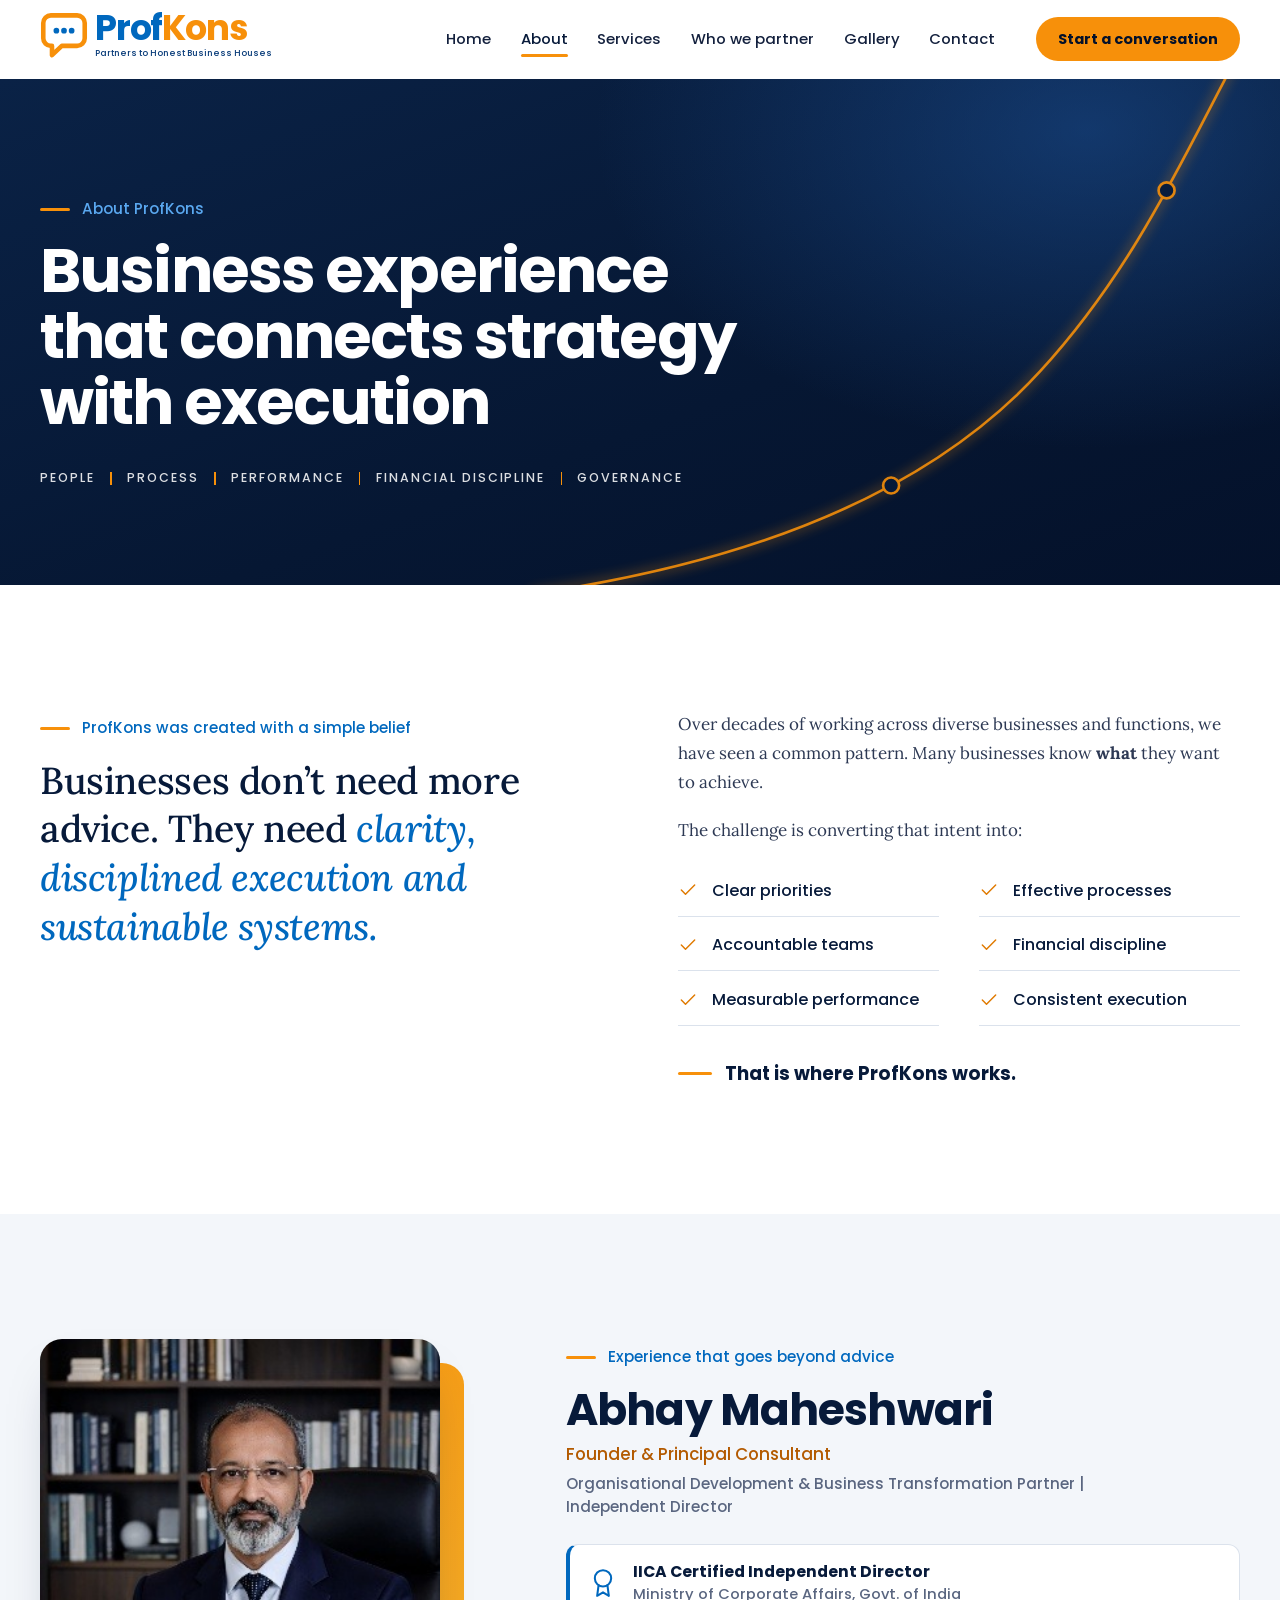
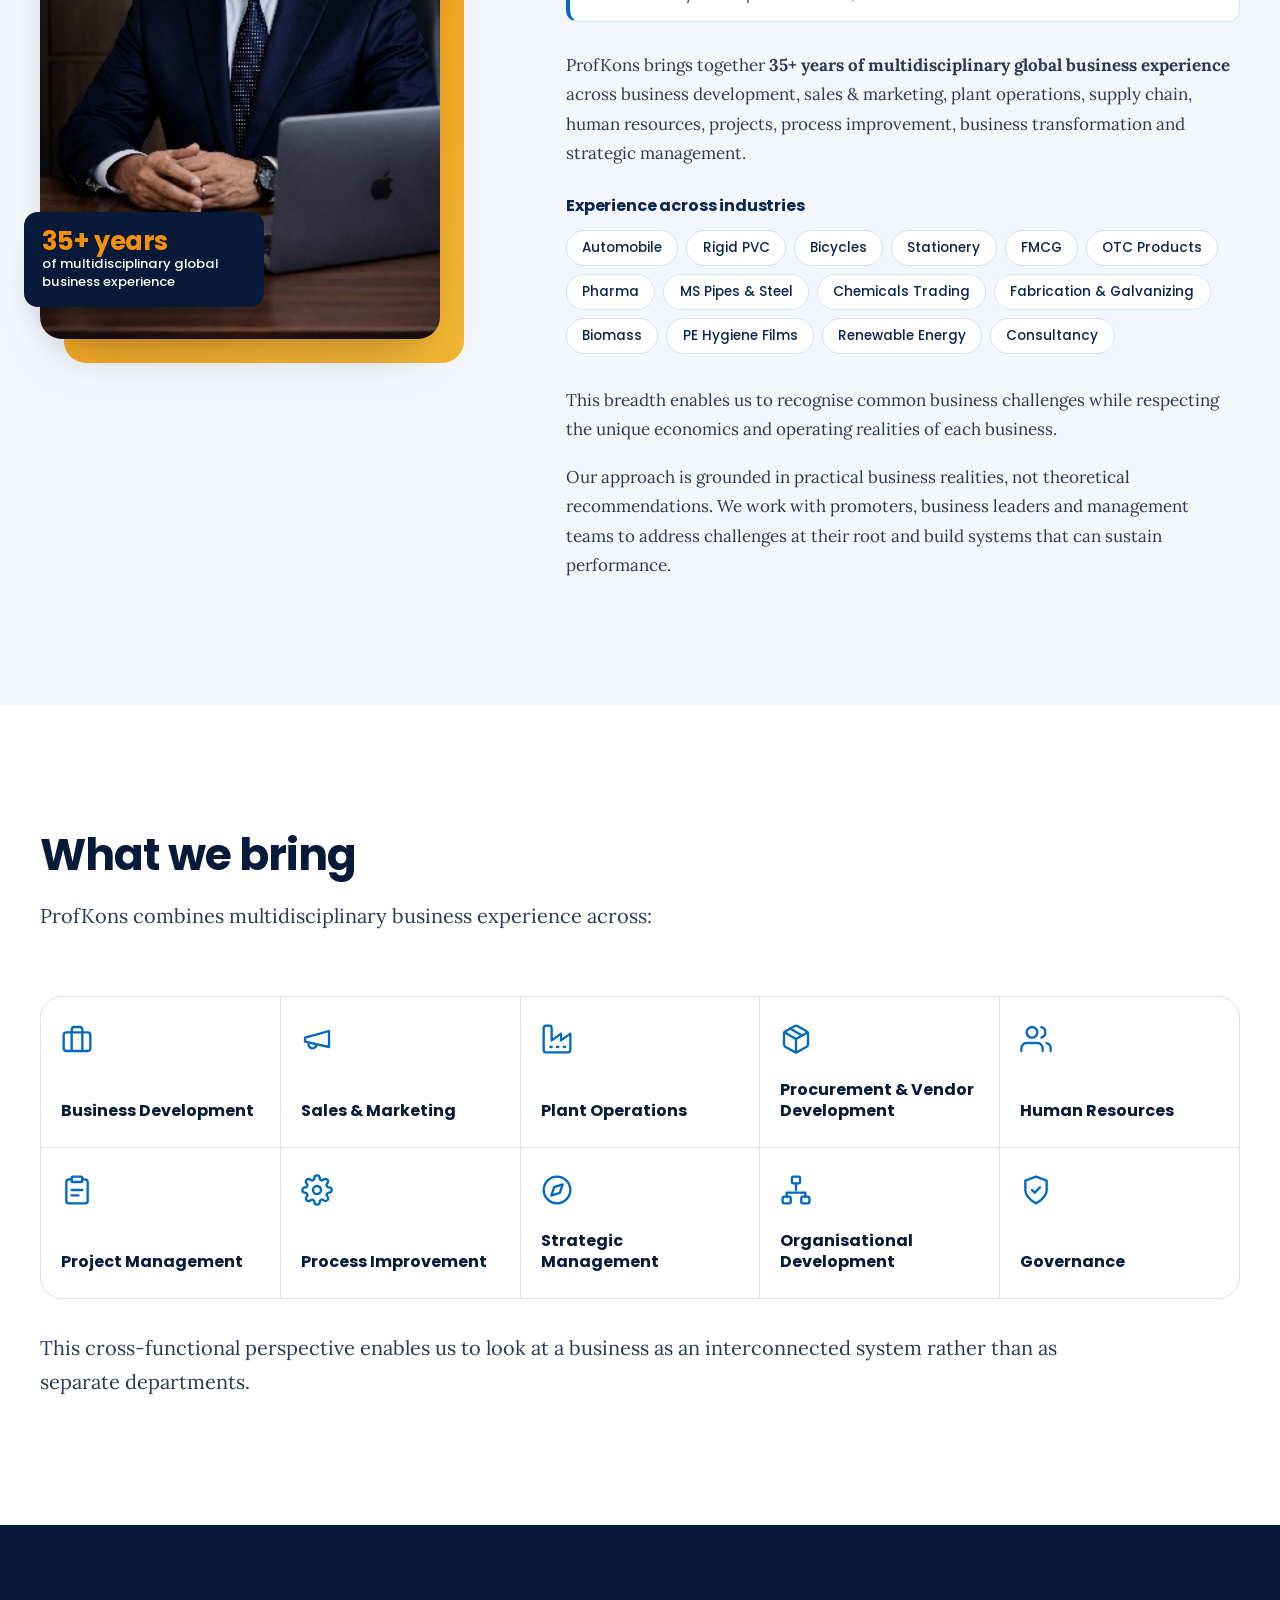
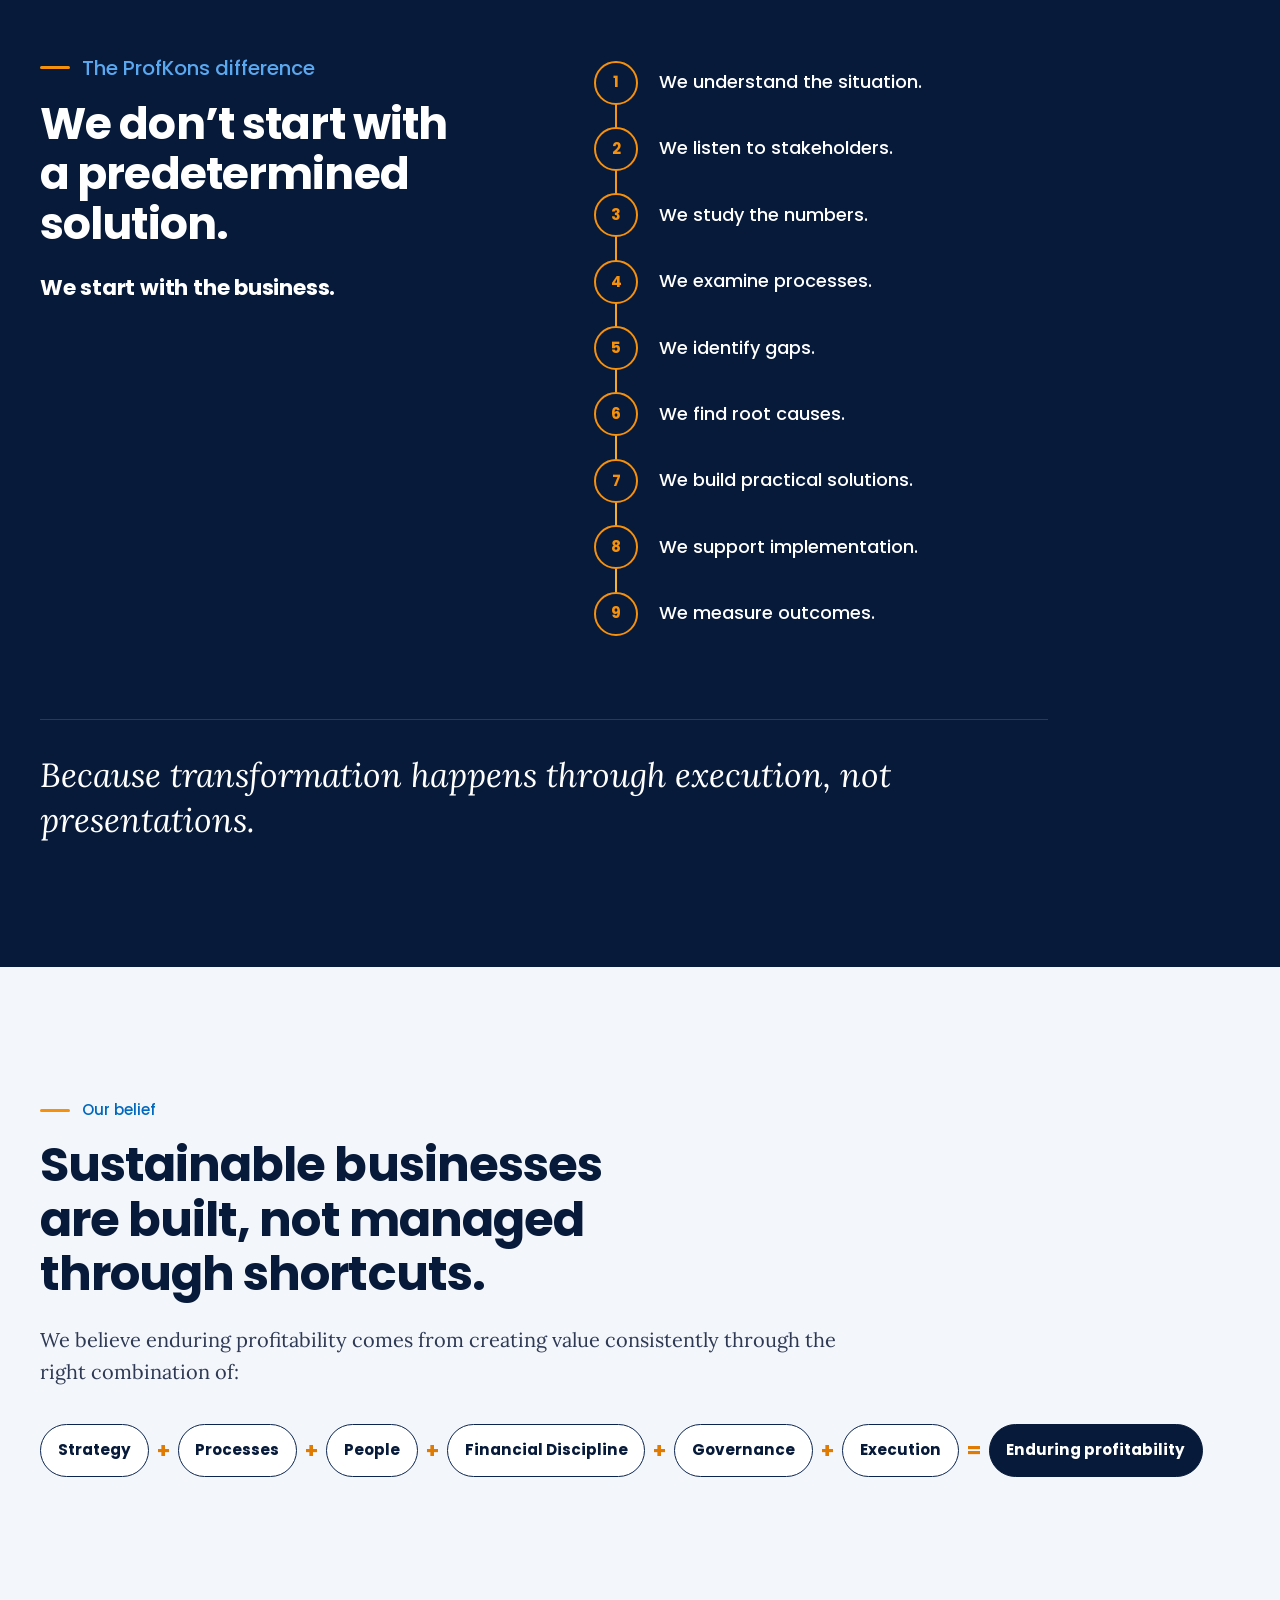
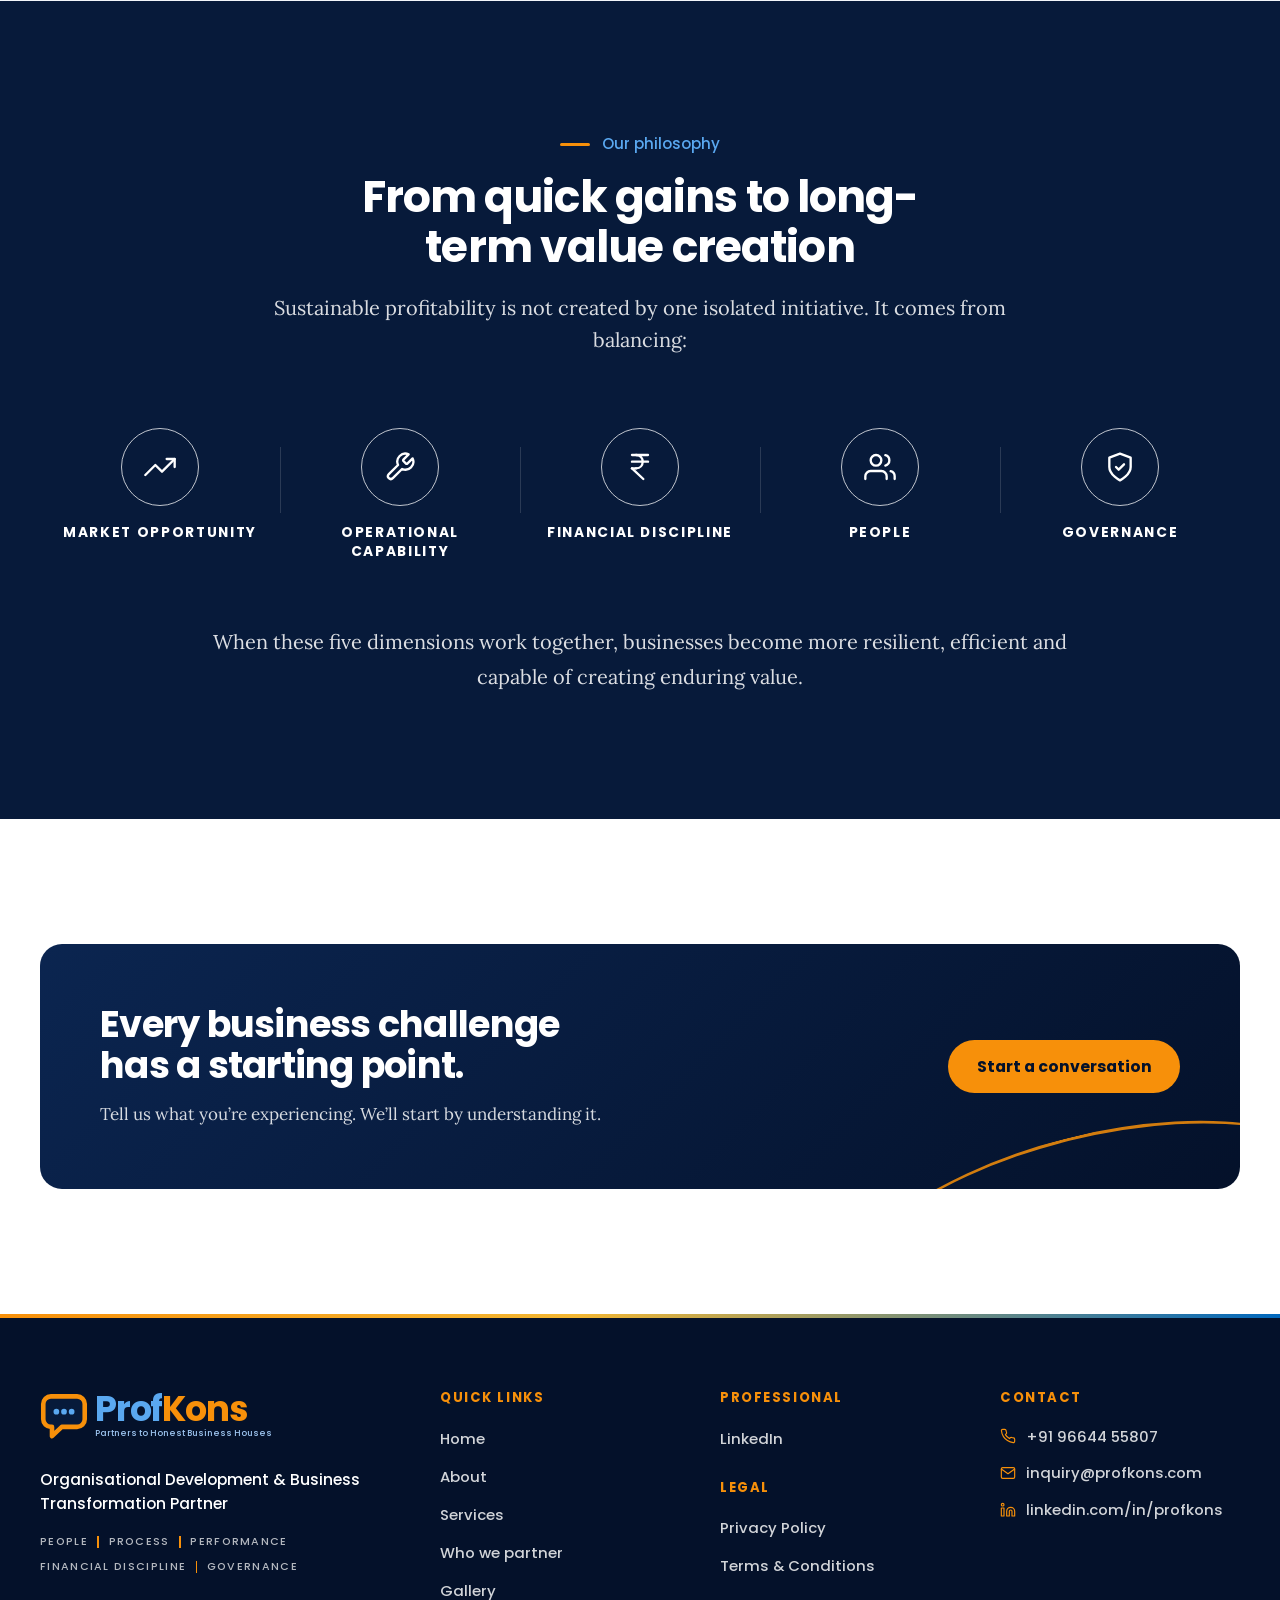
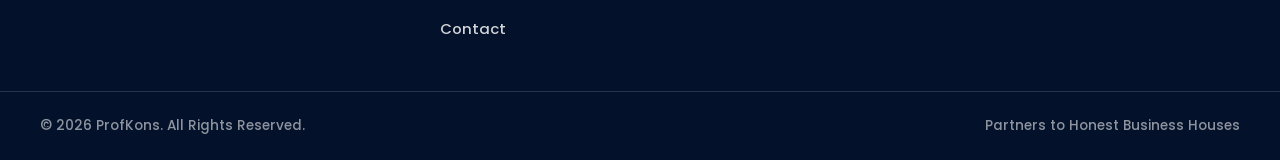
==== commit a593af7d: "Reorganise page content: founder and philosophy to About, outcomes match services - About now holds " ====
--- a/about.html
+++ b/about.html
@@ -57,7 +57,32 @@
   </div>
 </section>
 
-<section class="section section--paper" aria-labelledby="bring-title">
+<section class="section section--paper" id="founder" aria-labelledby="founder-title">
+  <div class="container founder-grid">
+    <div class="founder-photo">
+      <img src="assets/img/abhay-office.jpg" width="306" height="459" alt="Abhay Maheshwari at his desk" loading="lazy">
+      <div class="founder-badge"><strong>35+ years</strong>of multidisciplinary global business experience</div>
+    </div>
+    <div class="founder-body">
+      <p class="kicker">Experience that goes beyond advice</p>
+      <h2 id="founder-title" class="founder-name">Abhay Maheshwari</h2>
+      <p class="founder-title">Founder &amp; Principal Consultant</p>
+      <p class="founder-roles">Organisational Development &amp; Business Transformation Partner | Independent Director</p>
+      <div class="credential"><svg class="icon" viewBox="0 0 24 24" fill="none" stroke="currentColor" stroke-width="1.75" stroke-linecap="round" stroke-linejoin="round" aria-hidden="true" focusable="false"><circle cx="12" cy="8" r="7"/><polyline points="8.21 13.89 7 23 12 20 17 23 15.79 13.88"/></svg><p><strong>IICA Certified Independent Director</strong>Ministry of Corporate Affairs, Govt. of India</p></div>
+      <p>ProfKons brings together <strong>35+ years of multidisciplinary global business experience</strong> across business development, sales &amp; marketing, plant operations, supply chain, human resources, projects, process improvement, business transformation and strategic management.</p>
+      <div class="industries">
+        <h3>Experience across industries</h3>
+        <ul class="chips">
+          <li>Automobile</li><li>Rigid PVC</li><li>Bicycles</li><li>Stationery</li><li>FMCG</li><li>OTC Products</li><li>Pharma</li><li>MS Pipes &amp; Steel</li><li>Chemicals Trading</li><li>Fabrication &amp; Galvanizing</li><li>Biomass</li><li>PE Hygiene Films</li><li>Renewable Energy</li><li>Consultancy</li>
+        </ul>
+      </div>
+      <p>This breadth enables us to recognise common business challenges while respecting the unique economics and operating realities of each business.</p>
+      <p>Our approach is grounded in practical business realities, not theoretical recommendations. We work with promoters, business leaders and management teams to address challenges at their root and build systems that can sustain performance.</p>
+    </div>
+  </div>
+</section>
+
+<section class="section" aria-labelledby="bring-title">
   <div class="container">
     <div class="section-head">
       <h2 id="bring-title">What we bring</h2>
@@ -103,16 +128,6 @@
   </div>
 </section>
 
-<section class="section" aria-labelledby="focus-title">
-  <div class="container split">
-    <div class="split-aside">
-      <h2 id="focus-title">Our focus</h2>
-      <p class="lead">ProfKons works with businesses seeking to:</p>
-    </div>
-    <ul class="checklist checklist--2"><li><svg class="icon" viewBox="0 0 24 24" fill="none" stroke="currentColor" stroke-width="1.75" stroke-linecap="round" stroke-linejoin="round" aria-hidden="true" focusable="false"><polyline points="20 6 9 17 4 12"/></svg><span>Improve profitability</span></li><li><svg class="icon" viewBox="0 0 24 24" fill="none" stroke="currentColor" stroke-width="1.75" stroke-linecap="round" stroke-linejoin="round" aria-hidden="true" focusable="false"><polyline points="20 6 9 17 4 12"/></svg><span>Strengthen operational efficiency</span></li><li><svg class="icon" viewBox="0 0 24 24" fill="none" stroke="currentColor" stroke-width="1.75" stroke-linecap="round" stroke-linejoin="round" aria-hidden="true" focusable="false"><polyline points="20 6 9 17 4 12"/></svg><span>Professionalise management systems</span></li><li><svg class="icon" viewBox="0 0 24 24" fill="none" stroke="currentColor" stroke-width="1.75" stroke-linecap="round" stroke-linejoin="round" aria-hidden="true" focusable="false"><polyline points="20 6 9 17 4 12"/></svg><span>Improve organisational effectiveness</span></li><li><svg class="icon" viewBox="0 0 24 24" fill="none" stroke="currentColor" stroke-width="1.75" stroke-linecap="round" stroke-linejoin="round" aria-hidden="true" focusable="false"><polyline points="20 6 9 17 4 12"/></svg><span>Prepare for growth</span></li><li><svg class="icon" viewBox="0 0 24 24" fill="none" stroke="currentColor" stroke-width="1.75" stroke-linecap="round" stroke-linejoin="round" aria-hidden="true" focusable="false"><polyline points="20 6 9 17 4 12"/></svg><span>Strengthen governance</span></li><li><svg class="icon" viewBox="0 0 24 24" fill="none" stroke="currentColor" stroke-width="1.75" stroke-linecap="round" stroke-linejoin="round" aria-hidden="true" focusable="false"><polyline points="20 6 9 17 4 12"/></svg><span>Improve execution</span></li><li><svg class="icon" viewBox="0 0 24 24" fill="none" stroke="currentColor" stroke-width="1.75" stroke-linecap="round" stroke-linejoin="round" aria-hidden="true" focusable="false"><polyline points="20 6 9 17 4 12"/></svg><span>Build scalable processes</span></li><li><svg class="icon" viewBox="0 0 24 24" fill="none" stroke="currentColor" stroke-width="1.75" stroke-linecap="round" stroke-linejoin="round" aria-hidden="true" focusable="false"><polyline points="20 6 9 17 4 12"/></svg><span>Align people with business objectives</span></li><li><svg class="icon" viewBox="0 0 24 24" fill="none" stroke="currentColor" stroke-width="1.75" stroke-linecap="round" stroke-linejoin="round" aria-hidden="true" focusable="false"><polyline points="20 6 9 17 4 12"/></svg><span>Convert strategy into measurable action</span></li></ul>
-  </div>
-</section>
-
 <section class="section section--paper" aria-labelledby="ourbelief-title">
   <div class="container">
     <p class="kicker">Our belief</p>
@@ -124,14 +139,30 @@
   </div>
 </section>
 
-<section class="section" aria-labelledby="leader-title">
-  <div class="container">
-    <div class="leader-strip">
-      <img src="assets/img/abhay-office.jpg" width="306" height="459" alt="Abhay Maheshwari" loading="lazy">
+<section class="section section--navy" id="philosophy" aria-labelledby="philosophy-title">
+  <div class="container">
+    <div class="section-head section-head--center">
+      <p class="kicker">Our philosophy</p>
+      <h2 id="philosophy-title">From quick gains to long-term value creation</h2>
+      <p class="lead">Sustainable profitability is not created by one isolated initiative. It comes from balancing:</p>
+    </div>
+    <ul class="dimensions">
+      <li><span class="disc disc--ring"><svg class="icon" viewBox="0 0 24 24" fill="none" stroke="currentColor" stroke-width="1.75" stroke-linecap="round" stroke-linejoin="round" aria-hidden="true" focusable="false"><polyline points="23 6 13.5 15.5 8.5 10.5 1 18"/><polyline points="17 6 23 6 23 12"/></svg></span>Market Opportunity</li>
+      <li><span class="disc disc--ring"><svg class="icon" viewBox="0 0 24 24" fill="none" stroke="currentColor" stroke-width="1.75" stroke-linecap="round" stroke-linejoin="round" aria-hidden="true" focusable="false"><path d="M14.7 6.3a1 1 0 0 0 0 1.4l1.6 1.6a1 1 0 0 0 1.4 0l3.77-3.77a6 6 0 0 1-7.94 7.94l-6.91 6.91a2.12 2.12 0 0 1-3-3l6.91-6.91a6 6 0 0 1 7.94-7.94l-3.76 3.76z"/></svg></span>Operational Capability</li>
+      <li><span class="disc disc--ring"><svg class="icon" viewBox="0 0 24 24" fill="none" stroke="currentColor" stroke-width="1.75" stroke-linecap="round" stroke-linejoin="round" aria-hidden="true" focusable="false"><path d="M6 3h12"/><path d="M6 8h12"/><path d="m6 13 8.5 8"/><path d="M6 13h3"/><path d="M9 13c6.667 0 6.667-10 0-10"/></svg></span>Financial Discipline</li>
+      <li><span class="disc disc--ring"><svg class="icon" viewBox="0 0 24 24" fill="none" stroke="currentColor" stroke-width="1.75" stroke-linecap="round" stroke-linejoin="round" aria-hidden="true" focusable="false"><path d="M17 21v-2a4 4 0 0 0-4-4H5a4 4 0 0 0-4 4v2"/><circle cx="9" cy="7" r="4"/><path d="M23 21v-2a4 4 0 0 0-3-3.87"/><path d="M16 3.13a4 4 0 0 1 0 7.75"/></svg></span>People</li>
+      <li><span class="disc disc--ring"><svg class="icon" viewBox="0 0 24 24" fill="none" stroke="currentColor" stroke-width="1.75" stroke-linecap="round" stroke-linejoin="round" aria-hidden="true" focusable="false"><path d="M12 22s8-4 8-10V5l-8-3-8 3v7c0 6 8 10 8 10z"/><polyline points="9 12 11 14 15 10"/></svg></span>Governance</li>
+    </ul>
+    <p class="philosophy-close">When these five dimensions work together, businesses become more resilient, efficient and capable of creating enduring value.</p>
+  </div>
+</section>
+
+<section class="section" aria-label="Start a conversation">
+  <div class="container">
+    <div class="cta-panel">
       <div>
-        <h3 id="leader-title">Abhay Maheshwari</h3>
-        <p class="role">Founder &amp; Principal Consultant</p>
-        <p>35+ years of multidisciplinary global business experience. IICA Certified Independent Director (Ministry of Corporate Affairs, Govt. of India).</p>
+        <h2>Every business challenge has a starting point.</h2>
+        <p>Tell us what you&rsquo;re experiencing. We&rsquo;ll start by understanding it.</p>
       </div>
       <a class="btn btn-primary" href="contact.html">Start a conversation</a>
     </div>
--- a/assets/css/style.css
+++ b/assets/css/style.css
@@ -481,6 +481,7 @@
 .credential strong { display: block; color: var(--navy-900); font-weight: 700; font-size: 0.98rem; }
 .founder-body p { max-width: 62ch; }
 .industries { margin: 1.75rem 0 2rem; }
+.founder-body > .btn { margin-top: 0.6rem; }
 .industries h3 { font-size: 1rem; margin-bottom: 0.85rem; color: var(--navy-800); }
 
 @media (max-width: 860px) {
@@ -509,7 +510,11 @@
 
 /* ---------- Home: outcomes ---------- */
 .outcomes { list-style: none; display: grid; grid-template-columns: repeat(3, minmax(0, 1fr)); border-top: 1px solid var(--line); border-left: 1px solid var(--line); }
-.outcomes li { padding: clamp(1.75rem, 3vw, 2.5rem); border-right: 1px solid var(--line); border-bottom: 1px solid var(--line); }
+.outcomes li { position: relative; padding: clamp(1.75rem, 3vw, 2.5rem); border-right: 1px solid var(--line); border-bottom: 1px solid var(--line); transition: background-color 0.2s ease; }
+.outcomes li:hover { background: var(--paper); }
+.outcomes h3 a { color: inherit; text-decoration: none; }
+.outcomes h3 a::after { content: ""; position: absolute; inset: 0; } /* whole card is the link */
+.outcomes li:hover h3 a { color: var(--blue); }
 .outcomes .disc { margin-bottom: 1.5rem; }
 .outcomes h3 { margin-bottom: 0.65rem; }
 .outcomes p { color: var(--muted); font-size: 1rem; line-height: 1.65; }
@@ -590,13 +595,6 @@
 .closing { text-align: center; }
 .closing h2 { font-size: clamp(2.1rem, 1.4rem + 3vw, 3.6rem); max-width: 18ch; margin-inline: auto; letter-spacing: -0.03em; }
 .closing .lead { margin: 1.4rem auto 0; max-width: 34em; font-style: italic; }
-.closing-steps { list-style: none; display: flex; flex-wrap: wrap; justify-content: center; margin: 2.5rem auto 0; gap: 0.6rem 0; }
-.closing-steps li { display: flex; align-items: center; font-family: var(--font-sans); font-weight: 700; color: var(--navy-800); font-size: 1.02rem; }
-.closing-steps li + li::before { content: ""; width: 28px; height: 2px; background: var(--orange); margin-inline: 0.9rem; border-radius: 2px; }
-@media (max-width: 720px) {
-  .closing-steps { flex-direction: column; align-items: center; gap: 0.5rem; }
-  .closing-steps li + li::before { display: none; }
-}
 .closing-cta { margin-top: 2.6rem; display: flex; flex-direction: column; align-items: center; gap: 1.1rem; }
 .closing-cta p { font-family: var(--font-sans); font-weight: 500; color: var(--muted); margin: 0; }
 
@@ -666,13 +664,6 @@
 .equation li.result::before { content: "="; }
 .equation li.result span { background: var(--navy-900); color: #fff; border-color: var(--navy-900); }
 .belief-big { font-size: clamp(1.9rem, 1.3rem + 2.4vw, 3rem); max-width: 20ch; }
-
-.leader-strip { display: grid; grid-template-columns: 150px 1fr auto; gap: 2rem; align-items: center; padding: 1.5rem; border: 1px solid var(--line); border-radius: var(--radius-lg); background: #fff; }
-.leader-strip img { width: 150px; height: 170px; object-fit: cover; object-position: 50% 15%; border-radius: var(--radius-md); }
-.leader-strip h3 { font-size: 1.4rem; }
-.leader-strip .role { font-family: var(--font-sans); font-weight: 500; color: var(--orange-text); font-size: 0.95rem; margin: 0.3rem 0 0.6rem; }
-.leader-strip p { color: var(--muted); font-size: 1rem; }
-@media (max-width: 760px) { .leader-strip { grid-template-columns: 1fr; } .leader-strip img { width: 120px; height: 140px; } }
 
 /* ---------- Services ---------- */
 .services-layout { display: grid; grid-template-columns: 260px minmax(0, 1fr); gap: clamp(2rem, 5vw, 5rem); align-items: start; }
@@ -730,33 +721,6 @@
 @media (max-width: 760px) { .partner { grid-template-columns: 1fr; } }
 
 /* ---------- Gallery & insights ---------- */
-.selfcheck { display: grid; grid-template-columns: minmax(0, 0.85fr) minmax(0, 1.15fr); gap: clamp(2.5rem, 6vw, 5rem); align-items: start; }
-.selfcheck-aside { position: sticky; top: calc(var(--header-h) + 2rem); }
-.selfcheck-aside p { margin-top: 1rem; }
-.selfcheck-result {
-  margin-top: 1.75rem; padding: 1.4rem 1.5rem; border-radius: var(--radius-md);
-  background: var(--navy-900); color: rgba(255, 255, 255, 0.85);
-}
-.selfcheck-result p { margin: 0 0 1rem; font-family: var(--font-sans); font-weight: 500; font-size: 1rem; }
-.selfcheck-result strong { color: var(--orange); font-size: 1.25rem; }
-.challenges { list-style: none; display: grid; gap: 0.6rem; }
-.challenge label {
-  display: flex; gap: 1rem; align-items: flex-start; cursor: pointer;
-  padding: 1rem 1.2rem; border-radius: var(--radius-md); border: 1.5px solid var(--line); background: #fff;
-  font-size: 1.1rem; line-height: 1.45; color: var(--navy-900);
-  transition: border-color 0.15s ease, background-color 0.15s ease;
-}
-.challenge input { position: absolute; opacity: 0; width: 1px; height: 1px; }
-.challenge .box {
-  flex: none; width: 24px; height: 24px; border-radius: 7px; border: 2px solid #9aa7bd; margin-top: 0.1rem;
-  display: grid; place-items: center; color: transparent; transition: all 0.15s ease;
-}
-.challenge .box .icon { width: 15px; height: 15px; stroke-width: 3; }
-.challenge input:checked + label { border-color: var(--orange); background: #fff8ee; }
-.challenge input:checked + label .box { background: var(--orange); border-color: var(--orange); color: var(--navy-950); }
-.challenge input:focus-visible + label { outline: 3px solid var(--gold); outline-offset: 2px; }
-@media (max-width: 860px) { .selfcheck { grid-template-columns: 1fr; } .selfcheck-aside { position: static; } }
-
 .topics { list-style: none; display: grid; grid-template-columns: repeat(2, minmax(0, 1fr)); gap: 0 3rem; }
 .topics li {
   display: grid; grid-template-columns: 1.6rem 1fr; gap: 0.6rem; align-items: baseline; padding: 1.3rem 0; border-top: 1px solid var(--line-dark);
@@ -830,6 +794,30 @@
 .field input:focus, .field textarea:focus { outline: none; border-color: var(--blue); background: #fff; box-shadow: 0 0 0 4px rgba(0, 104, 190, 0.15); }
 .field.has-error input, .field.has-error textarea { border-color: #c2410c; }
 .field .error { font-family: var(--font-sans); font-size: 0.82rem; color: #b42318; min-height: 0; }
+/* business-challenge checklist inside the form */
+.form-challenges { border: 0; padding: 0; margin: 0; min-width: 0; }
+.form-challenges legend { padding: 0; margin-bottom: 0.6rem; font-family: var(--font-sans); font-weight: 500; font-size: 0.9rem; color: var(--navy-900); line-height: 1.45; }
+.form-challenges legend .opt { color: var(--muted); }
+.challenges { list-style: none; display: grid; grid-template-columns: repeat(2, minmax(0, 1fr)); gap: 0.5rem; }
+.challenge { position: relative; display: flex; }
+.challenge label {
+  flex: 1; display: flex; gap: 0.75rem; align-items: flex-start; cursor: pointer;
+  padding: 0.75rem 0.9rem; border-radius: 12px; border: 1.5px solid var(--line); background: #fbfcfe;
+  font-family: var(--font-sans); font-weight: 500; font-size: 0.9rem; line-height: 1.45; color: var(--navy-900);
+  transition: border-color 0.15s ease, background-color 0.15s ease;
+}
+.challenge label:hover { border-color: #c9d2df; }
+.challenge input { position: absolute; opacity: 0; width: 1px; height: 1px; }
+.challenge .box {
+  flex: none; width: 20px; height: 20px; border-radius: 6px; border: 2px solid #9aa7bd; margin-top: 0.05rem;
+  display: grid; place-items: center; color: transparent; transition: all 0.15s ease;
+}
+.challenge .box .icon { width: 13px; height: 13px; stroke-width: 3; }
+.challenge input:checked + label { border-color: var(--orange); background: #fff8ee; }
+.challenge input:checked + label .box { background: var(--orange); border-color: var(--orange); color: var(--navy-950); }
+.challenge input:focus-visible + label { outline: 3px solid var(--gold); outline-offset: 2px; }
+@media (max-width: 560px) { .challenges { grid-template-columns: 1fr; } }
+
 .form-foot { margin-top: 1.75rem; display: flex; flex-wrap: wrap; align-items: center; gap: 1rem 1.5rem; }
 .form-foot p { margin: 0; font-family: var(--font-sans); font-size: 0.85rem; color: var(--muted); max-width: 32em; line-height: 1.5; }
 .form-status { margin-top: 1.25rem; padding: 1rem 1.2rem; border-radius: 12px; font-family: var(--font-sans); font-size: 0.95rem; line-height: 1.5; display: none; }
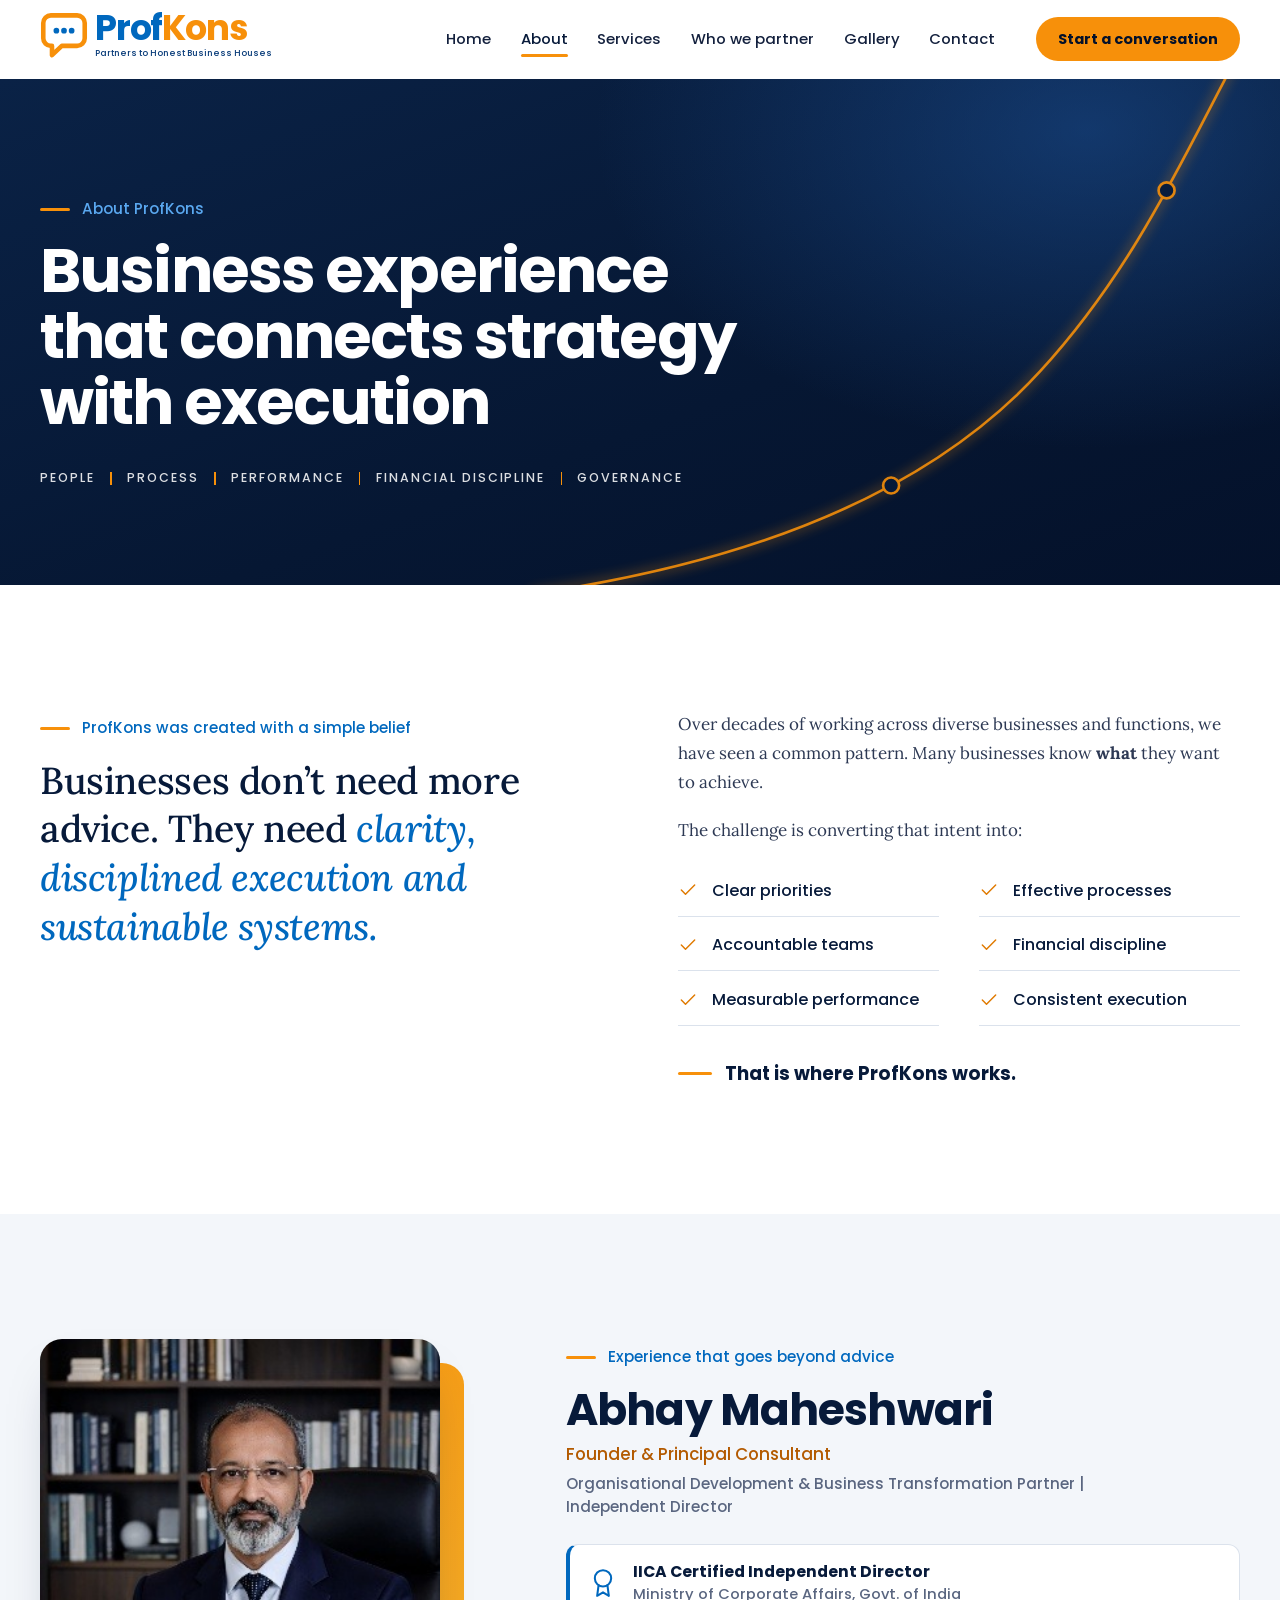
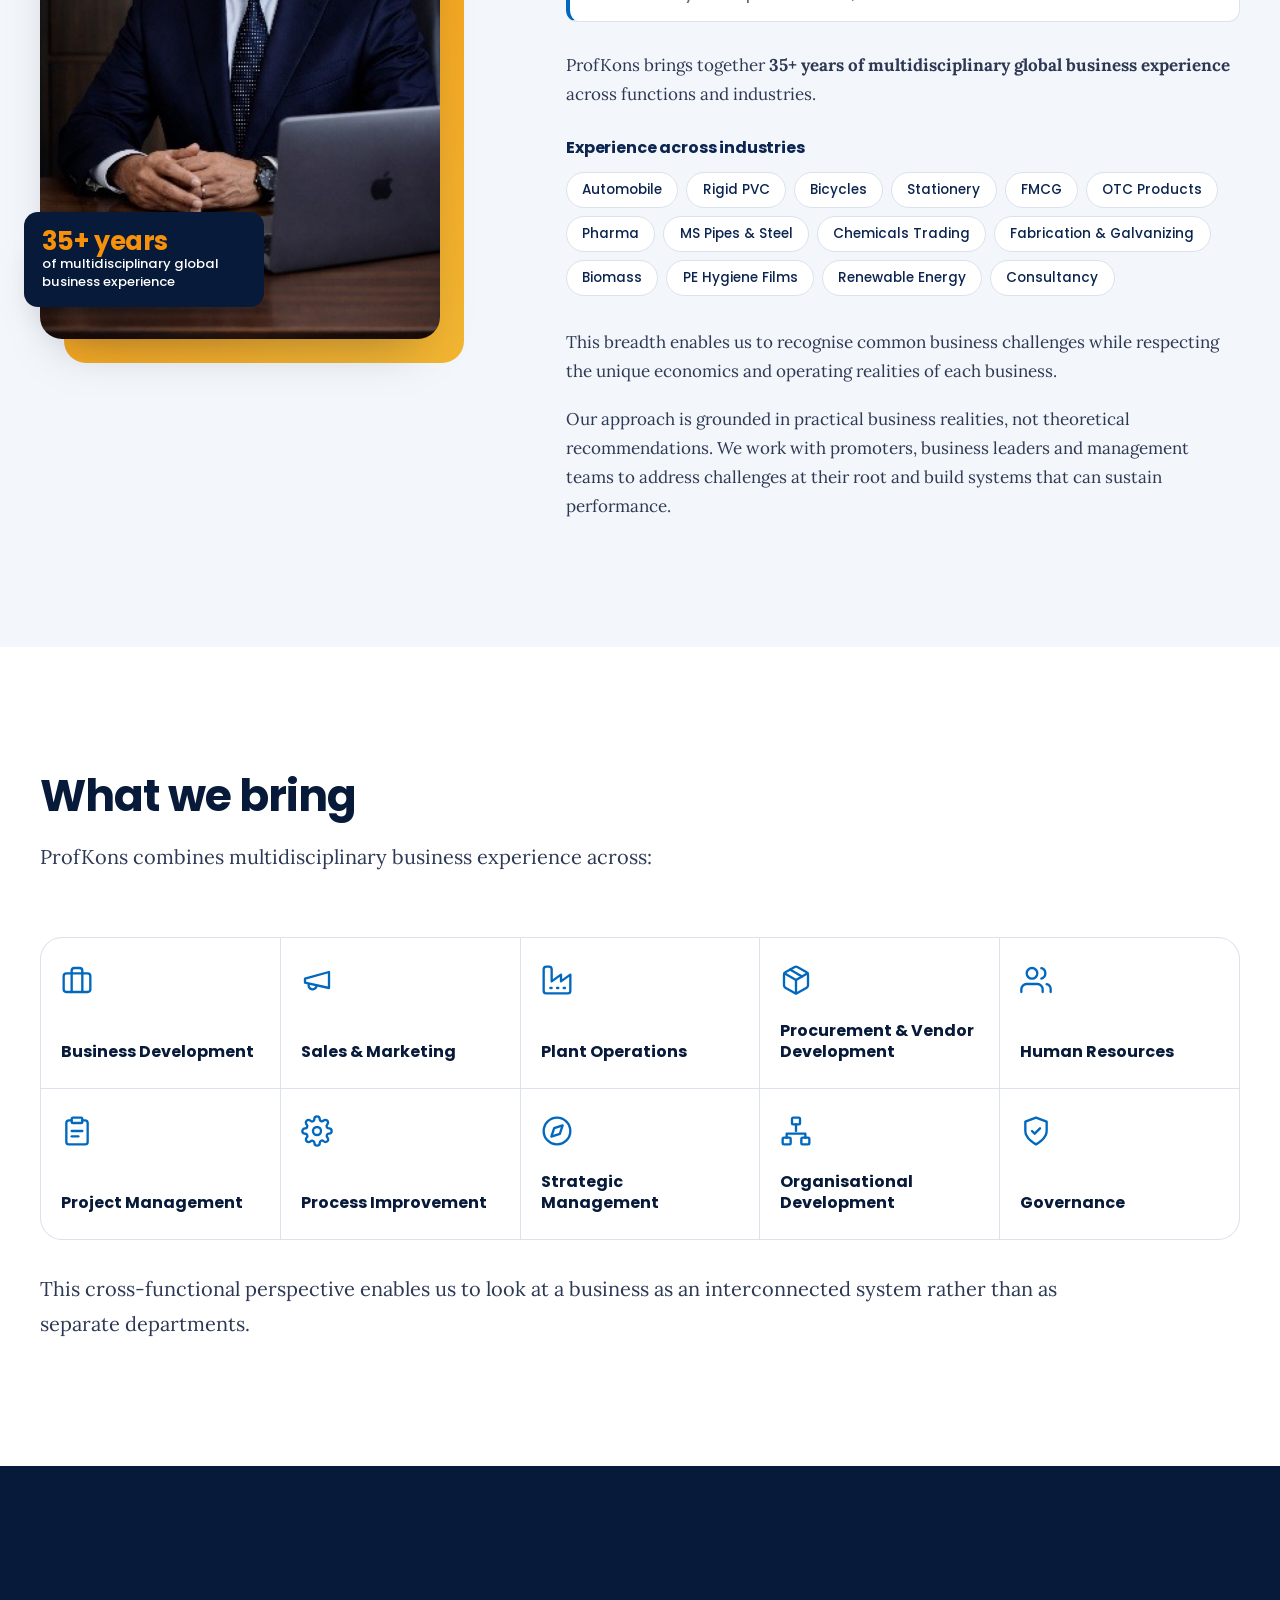
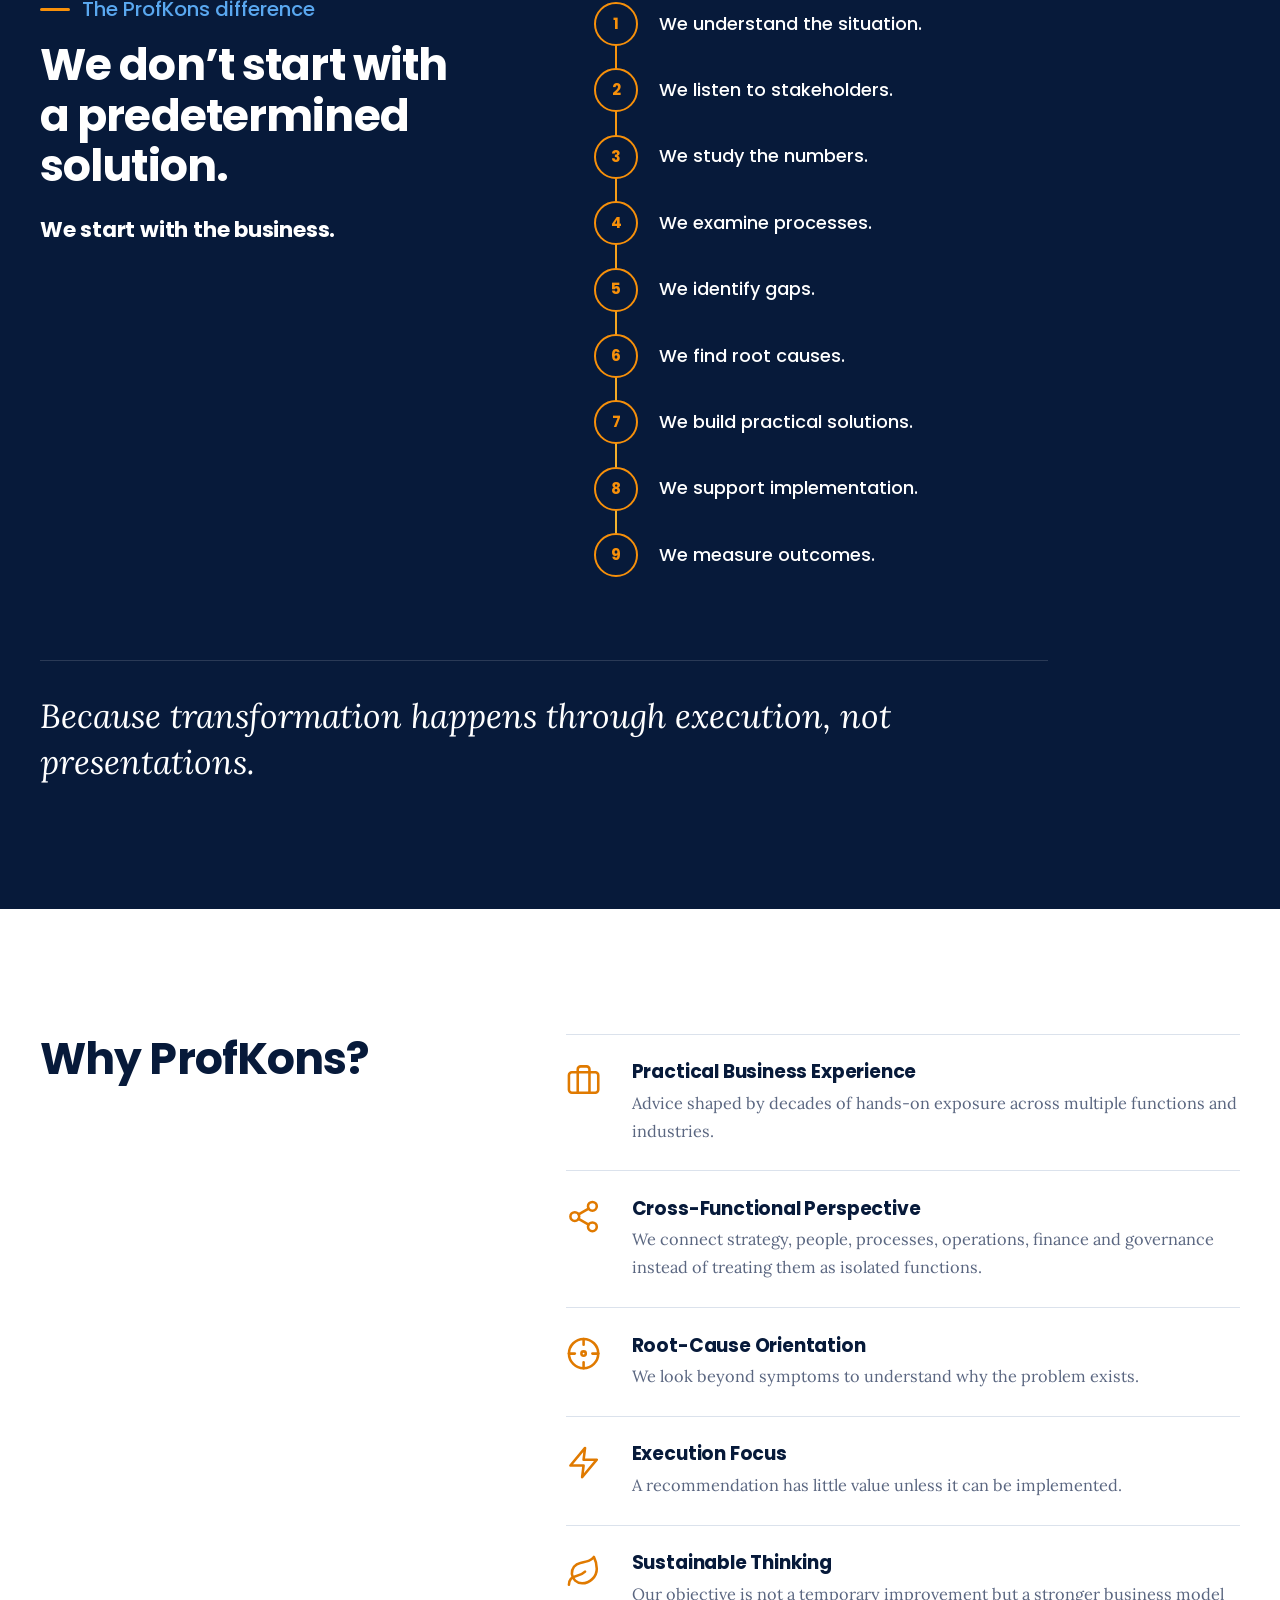
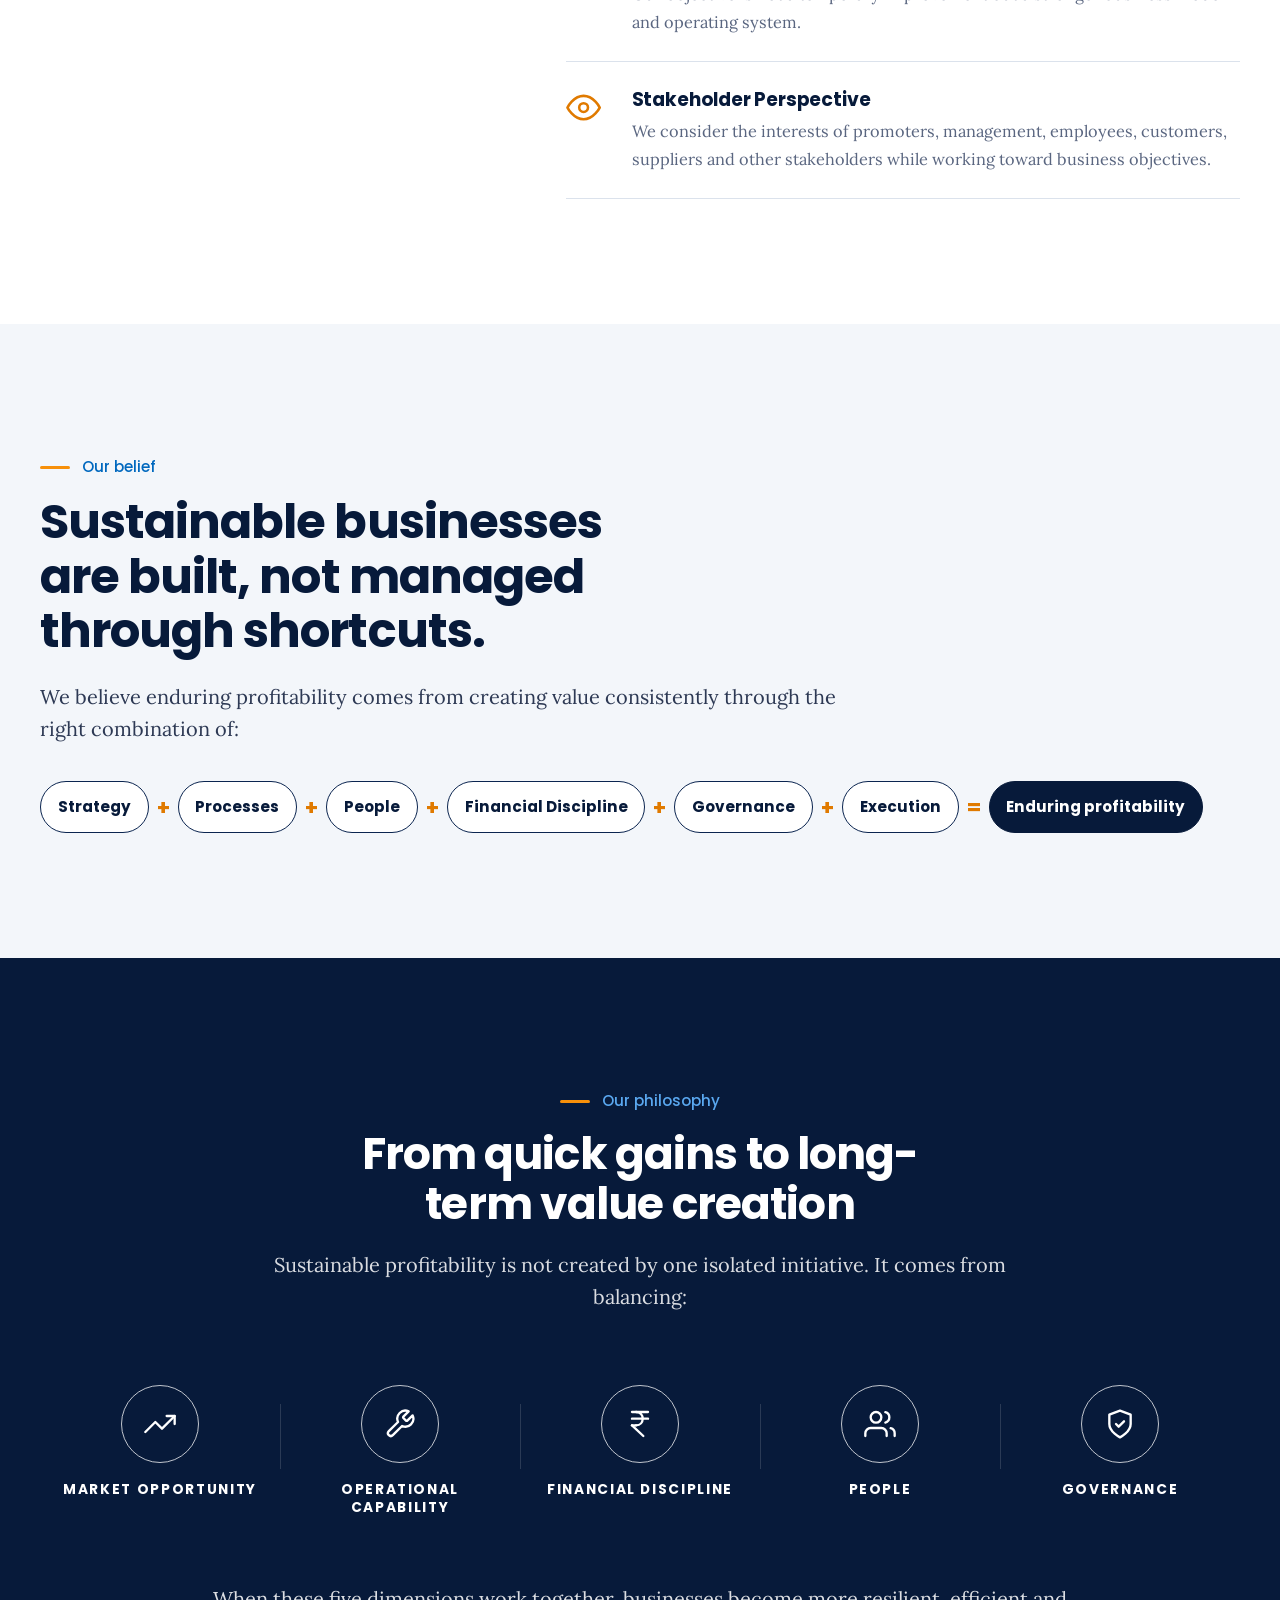
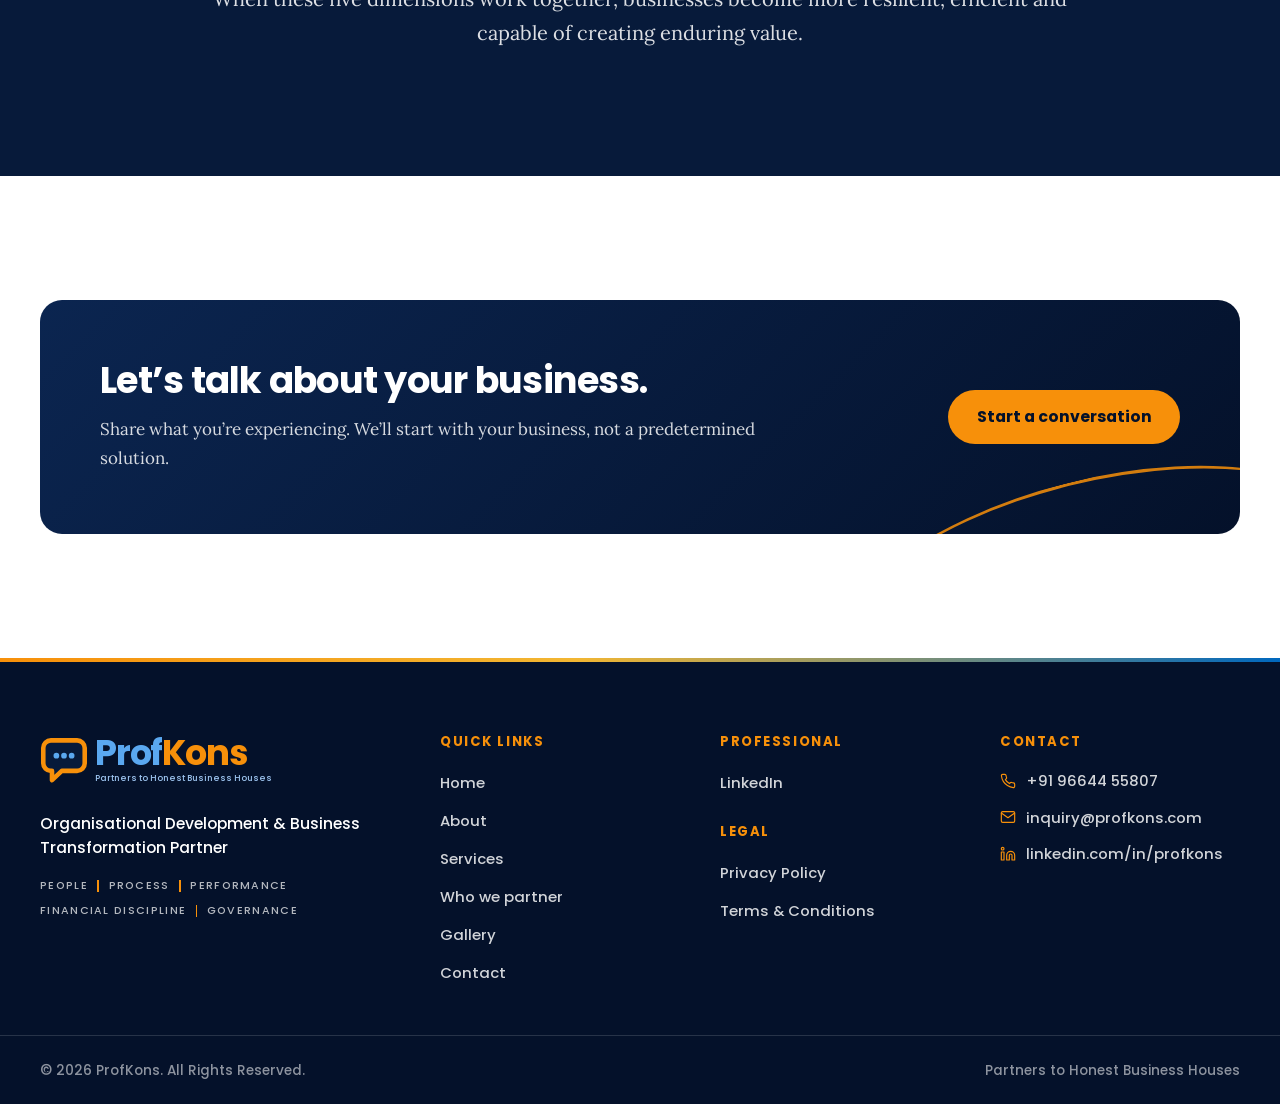
==== commit 956168e9: "Tidy content: Why ProfKons to About, distinct CTAs, clearer credentials - About: founder paragraph n" ====
--- a/about.html
+++ b/about.html
@@ -69,7 +69,7 @@
       <p class="founder-title">Founder &amp; Principal Consultant</p>
       <p class="founder-roles">Organisational Development &amp; Business Transformation Partner | Independent Director</p>
       <div class="credential"><svg class="icon" viewBox="0 0 24 24" fill="none" stroke="currentColor" stroke-width="1.75" stroke-linecap="round" stroke-linejoin="round" aria-hidden="true" focusable="false"><circle cx="12" cy="8" r="7"/><polyline points="8.21 13.89 7 23 12 20 17 23 15.79 13.88"/></svg><p><strong>IICA Certified Independent Director</strong>Ministry of Corporate Affairs, Govt. of India</p></div>
-      <p>ProfKons brings together <strong>35+ years of multidisciplinary global business experience</strong> across business development, sales &amp; marketing, plant operations, supply chain, human resources, projects, process improvement, business transformation and strategic management.</p>
+      <p>ProfKons brings together <strong>35+ years of multidisciplinary global business experience</strong> across functions and industries.</p>
       <div class="industries">
         <h3>Experience across industries</h3>
         <ul class="chips">
@@ -128,6 +128,22 @@
   </div>
 </section>
 
+<section class="section" id="why" aria-labelledby="why-title">
+  <div class="container split">
+    <div class="split-aside">
+      <h2 id="why-title">Why ProfKons?</h2>
+    </div>
+    <ul class="reasons">
+      <li><svg class="icon" viewBox="0 0 24 24" fill="none" stroke="currentColor" stroke-width="1.75" stroke-linecap="round" stroke-linejoin="round" aria-hidden="true" focusable="false"><rect x="2" y="7" width="20" height="14" rx="2"/><path d="M16 21V5a2 2 0 0 0-2-2h-4a2 2 0 0 0-2 2v16"/></svg><h3>Practical Business Experience</h3><p>Advice shaped by decades of hands-on exposure across multiple functions and industries.</p></li>
+      <li><svg class="icon" viewBox="0 0 24 24" fill="none" stroke="currentColor" stroke-width="1.75" stroke-linecap="round" stroke-linejoin="round" aria-hidden="true" focusable="false"><circle cx="18" cy="5" r="3"/><circle cx="6" cy="12" r="3"/><circle cx="18" cy="19" r="3"/><line x1="8.59" y1="13.51" x2="15.42" y2="17.49"/><line x1="15.41" y1="6.51" x2="8.59" y2="10.49"/></svg><h3>Cross-Functional Perspective</h3><p>We connect strategy, people, processes, operations, finance and governance instead of treating them as isolated functions.</p></li>
+      <li><svg class="icon" viewBox="0 0 24 24" fill="none" stroke="currentColor" stroke-width="1.75" stroke-linecap="round" stroke-linejoin="round" aria-hidden="true" focusable="false"><circle cx="12" cy="12" r="10"/><line x1="22" y1="12" x2="18" y2="12"/><line x1="6" y1="12" x2="2" y2="12"/><line x1="12" y1="6" x2="12" y2="2"/><line x1="12" y1="22" x2="12" y2="18"/><circle cx="12" cy="12" r="1.5"/></svg><h3>Root-Cause Orientation</h3><p>We look beyond symptoms to understand why the problem exists.</p></li>
+      <li><svg class="icon" viewBox="0 0 24 24" fill="none" stroke="currentColor" stroke-width="1.75" stroke-linecap="round" stroke-linejoin="round" aria-hidden="true" focusable="false"><polygon points="13 2 3 14 12 14 11 22 21 10 12 10 13 2"/></svg><h3>Execution Focus</h3><p>A recommendation has little value unless it can be implemented.</p></li>
+      <li><svg class="icon" viewBox="0 0 24 24" fill="none" stroke="currentColor" stroke-width="1.75" stroke-linecap="round" stroke-linejoin="round" aria-hidden="true" focusable="false"><path d="M11 20A7 7 0 0 1 9.8 6.1C15.5 5 17 4.48 19 2c1 2 2 4.18 2 8 0 5.5-4.78 10-10 10Z"/><path d="M2 21c0-3 1.85-5.36 5.08-6C9.5 14.52 12 13 13 12"/></svg><h3>Sustainable Thinking</h3><p>Our objective is not a temporary improvement but a stronger business model and operating system.</p></li>
+      <li><svg class="icon" viewBox="0 0 24 24" fill="none" stroke="currentColor" stroke-width="1.75" stroke-linecap="round" stroke-linejoin="round" aria-hidden="true" focusable="false"><path d="M1 12s4-8 11-8 11 8 11 8-4 8-11 8-11-8-11-8z"/><circle cx="12" cy="12" r="3"/></svg><h3>Stakeholder Perspective</h3><p>We consider the interests of promoters, management, employees, customers, suppliers and other stakeholders while working toward business objectives.</p></li>
+    </ul>
+  </div>
+</section>
+
 <section class="section section--paper" aria-labelledby="ourbelief-title">
   <div class="container">
     <p class="kicker">Our belief</p>
@@ -161,8 +177,8 @@
   <div class="container">
     <div class="cta-panel">
       <div>
-        <h2>Every business challenge has a starting point.</h2>
-        <p>Tell us what you&rsquo;re experiencing. We&rsquo;ll start by understanding it.</p>
+        <h2>Let&rsquo;s talk about your business.</h2>
+        <p>Share what you&rsquo;re experiencing. We&rsquo;ll start with your business, not a predetermined solution.</p>
       </div>
       <a class="btn btn-primary" href="contact.html">Start a conversation</a>
     </div>
--- a/assets/css/style.css
+++ b/assets/css/style.css
@@ -574,6 +574,11 @@
 .reasons .icon { width: 2.2rem; height: 2.2rem; color: var(--orange-deep); grid-row: span 2; margin-top: 0.15rem; }
 .reasons h3 { font-size: 1.18rem; }
 .reasons p { color: var(--muted); font-size: 1.02rem; }
+.reasons--compact { display: grid; grid-template-columns: repeat(2, minmax(0, 1fr)); column-gap: 2.5rem; }
+.reasons--compact li { grid-template-columns: 2.4rem 1fr; align-items: center; padding: 1.15rem 0; }
+.reasons--compact li:nth-last-child(2) { border-bottom: 1px solid var(--line); }
+.reasons--compact .icon { width: 1.8rem; height: 1.8rem; grid-row: auto; margin-top: 0; }
+@media (max-width: 600px) { .reasons--compact { grid-template-columns: 1fr; } .reasons--compact li:nth-last-child(2) { border-bottom: 0; } }
 @media (max-width: 860px) { .split { grid-template-columns: 1fr; } .split-aside { position: static; } }
 
 /* ---------- Credentials ---------- */
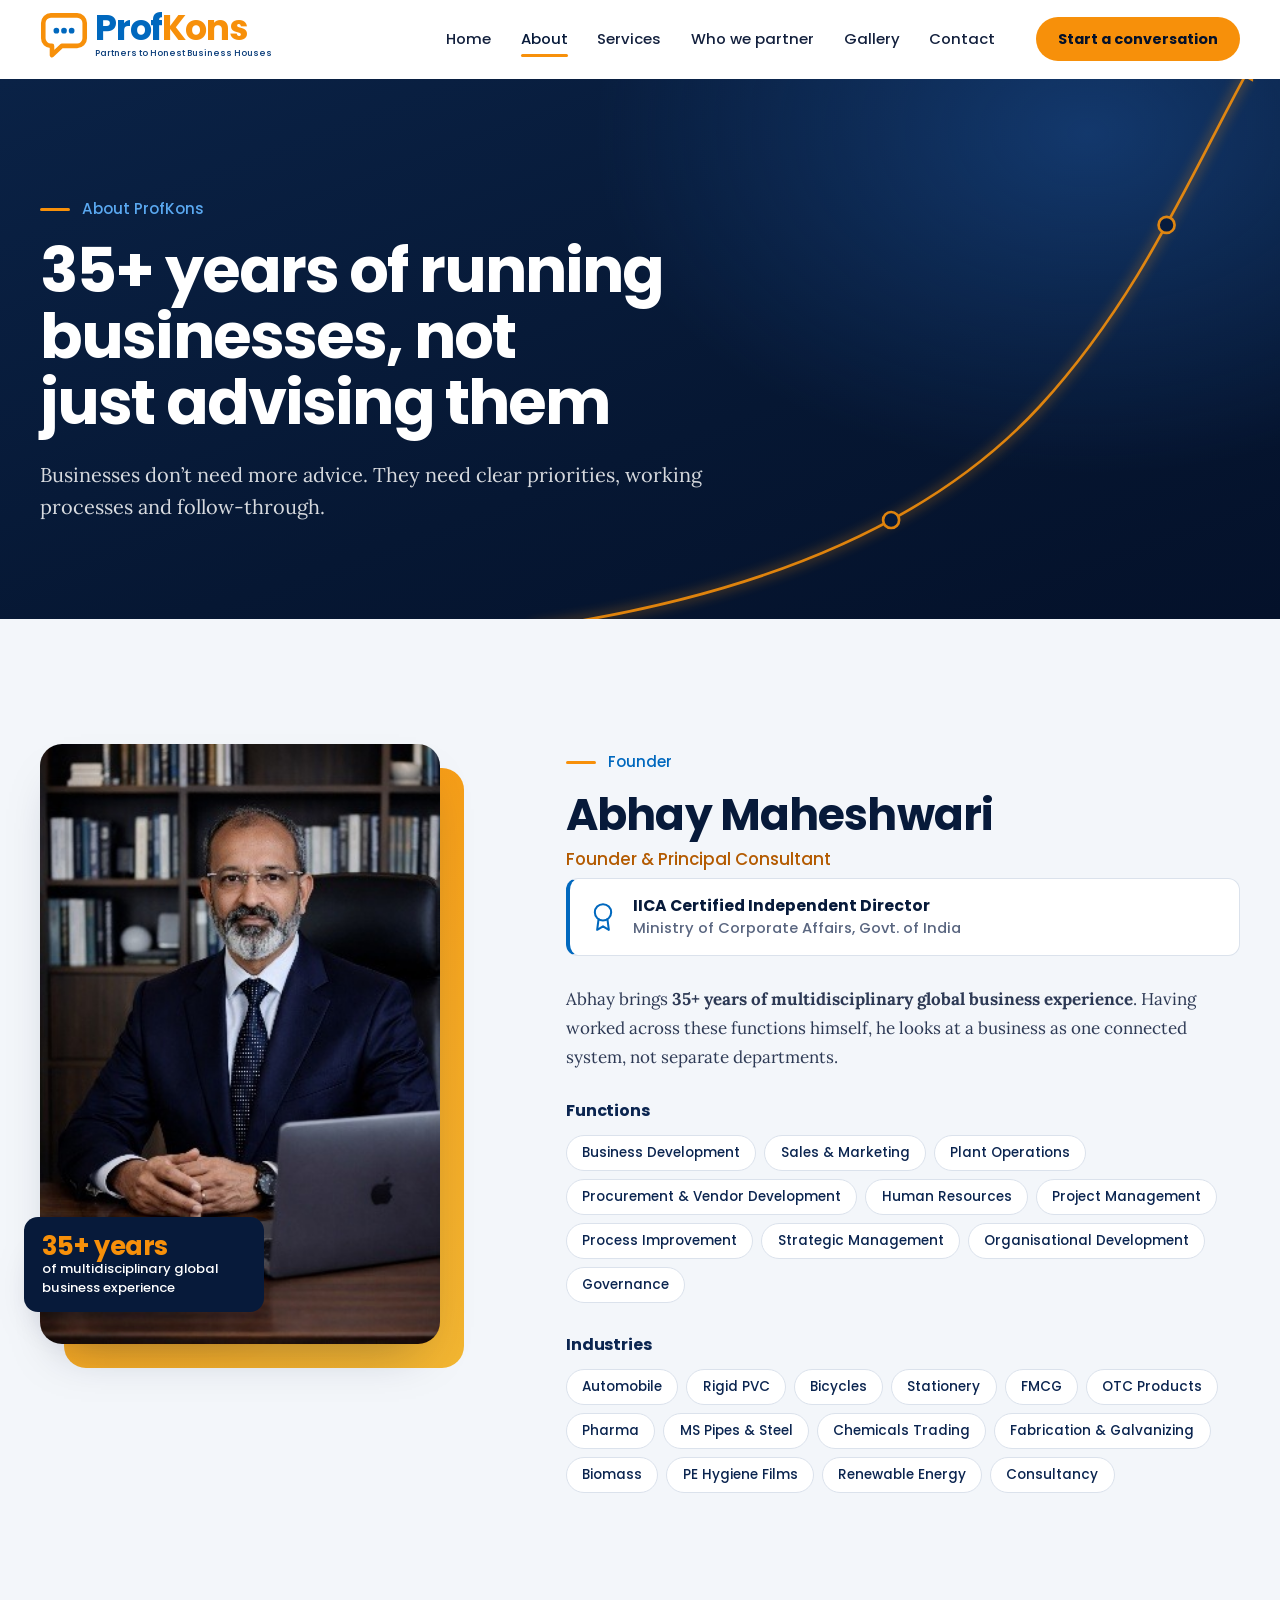
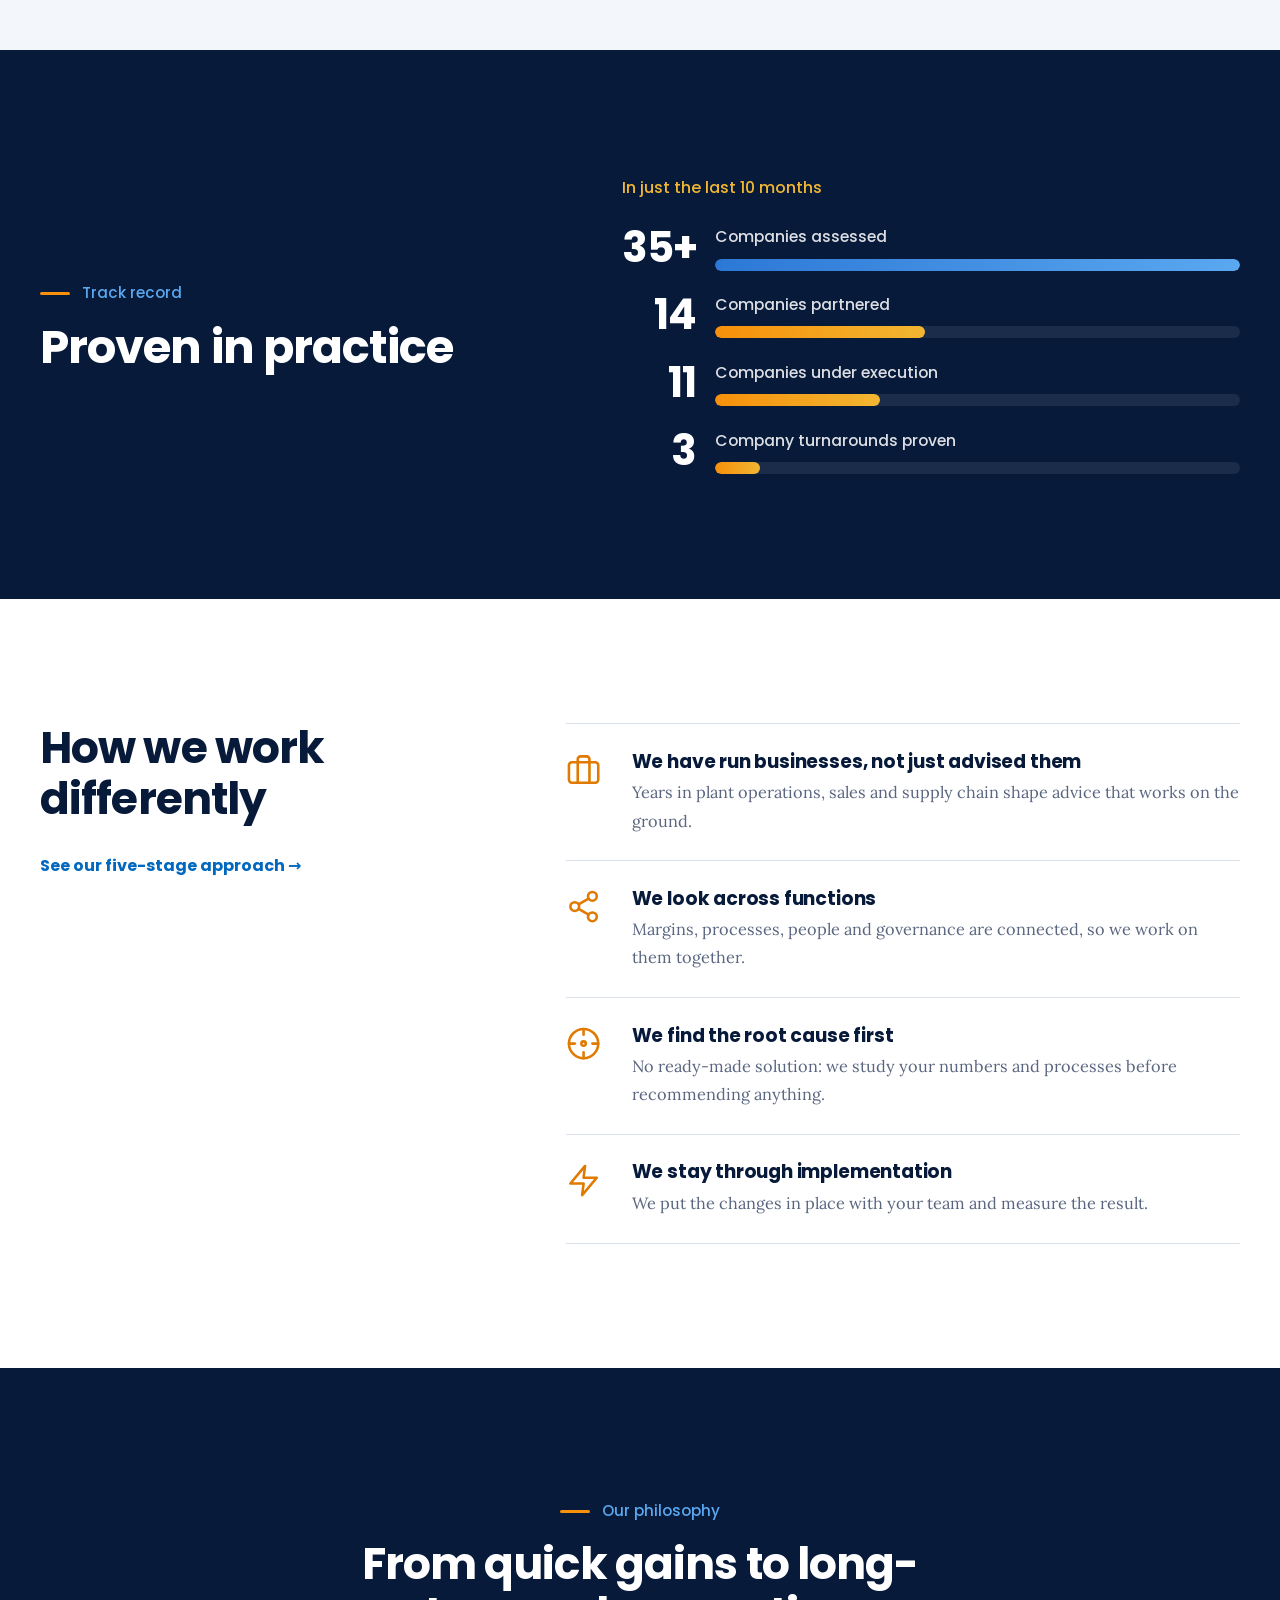
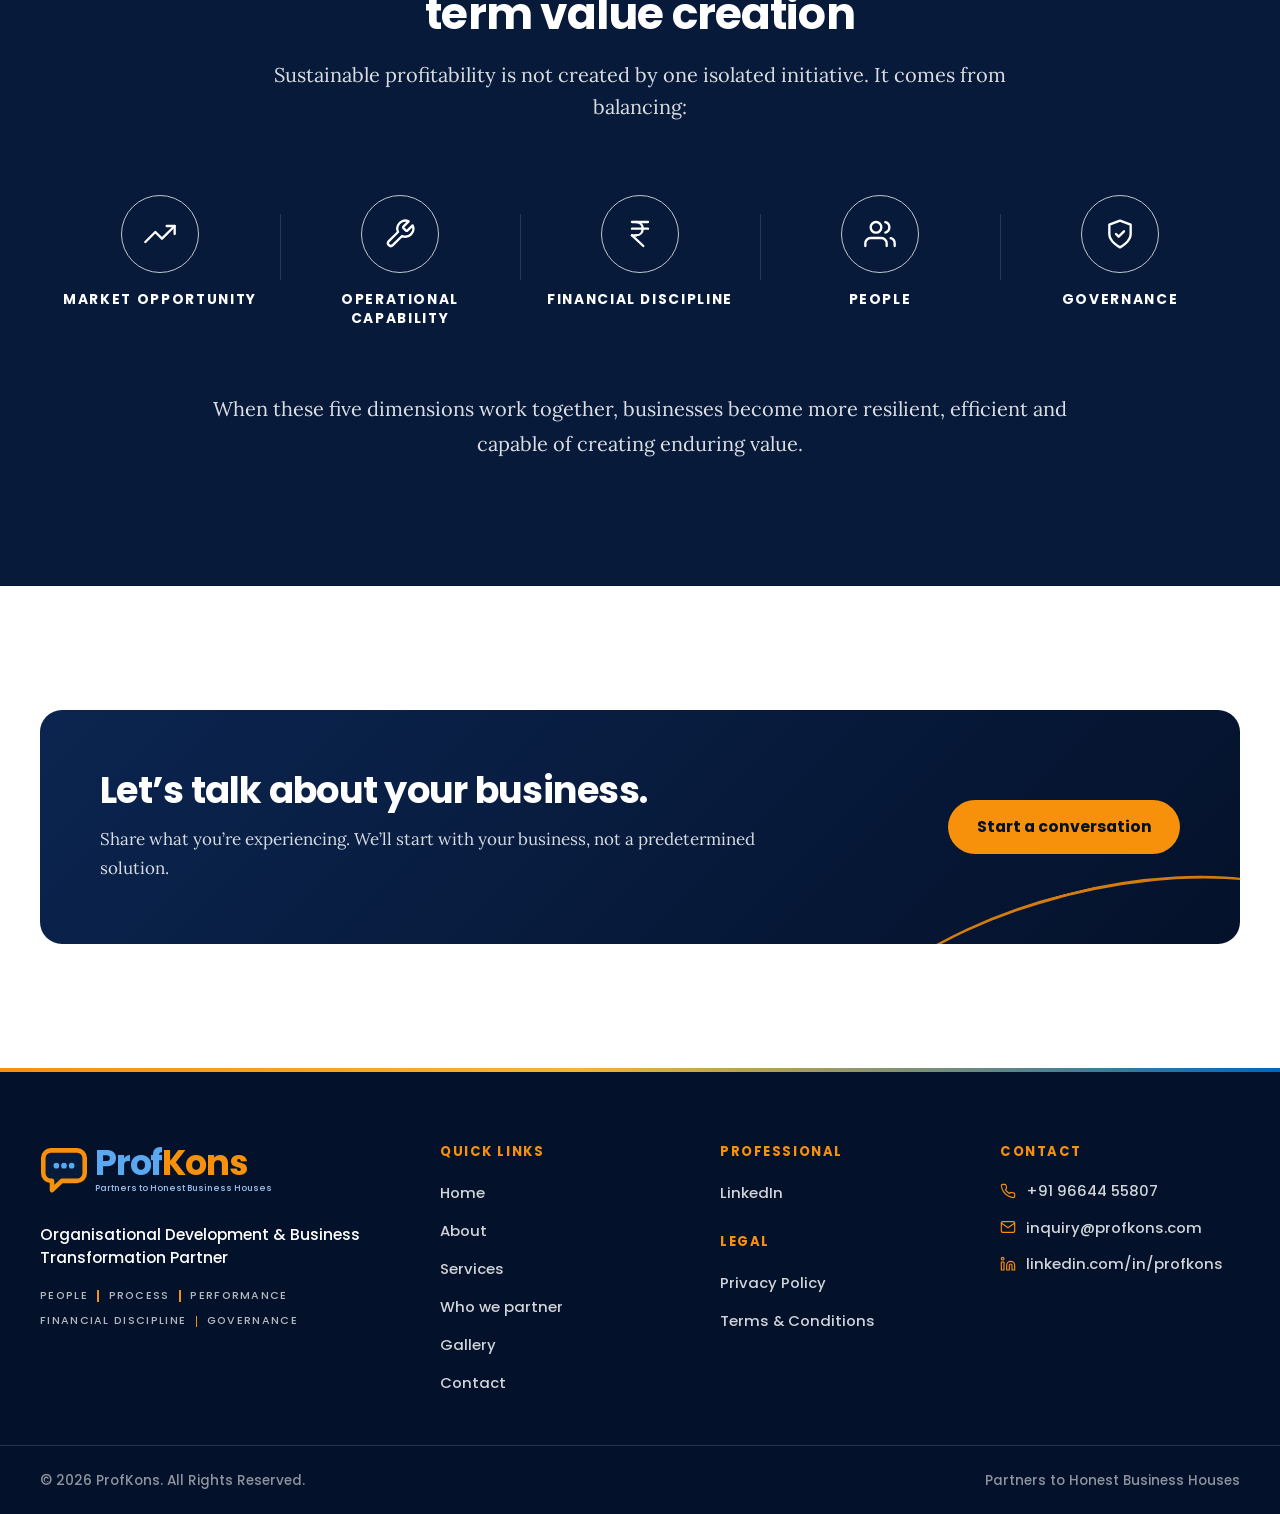
==== commit b039052e: "Rewrite site content to essentials: problem, cost, how we help - Home cut to hero, business problems" ====
--- a/about.html
+++ b/about.html
@@ -3,11 +3,11 @@
 <head>
 <meta charset="utf-8">
 <meta name="viewport" content="width=device-width, initial-scale=1">
-<title>About ProfKons | Business experience that connects strategy with execution</title>
-<meta name="description" content="ProfKons combines multidisciplinary business experience to help businesses gain clarity, disciplined execution and sustainable systems.">
+<title>About ProfKons &amp; Founder Abhay Maheshwari | Business Consultant</title>
+<meta name="description" content="ProfKons was founded by Abhay Maheshwari, a business consultant and IICA certified independent director with 35+ years across operations, sales, supply chain, HR and strategy.">
 <meta property="og:site_name" content="ProfKons">
-<meta property="og:title" content="About ProfKons | Business experience that connects strategy with execution">
-<meta property="og:description" content="ProfKons combines multidisciplinary business experience to help businesses gain clarity, disciplined execution and sustainable systems.">
+<meta property="og:title" content="About ProfKons &amp; Founder Abhay Maheshwari | Business Consultant">
+<meta property="og:description" content="ProfKons was founded by Abhay Maheshwari, a business consultant and IICA certified independent director with 35+ years across operations, sales, supply chain, HR and strategy.">
 <meta property="og:type" content="website">
 <meta name="theme-color" content="#071a3a">
 <link rel="icon" href="assets/img/favicon.svg" type="image/svg+xml">
@@ -35,25 +35,8 @@
   <div class="journey-line" aria-hidden="true"><svg viewBox="0 0 1440 760" preserveAspectRatio="xMaxYMax slice"><path class="jl-glow" pathLength="1" d="M600 770 C880 730, 1060 640, 1170 520 C1280 400, 1335 270, 1400 150"/><path class="jl-path" pathLength="1" d="M600 770 C880 730, 1060 640, 1170 520 C1280 400, 1335 270, 1400 150"/><circle class="jl-node" cx="1002.5" cy="648.3" r="9"/><circle class="jl-node" cx="1312.4" cy="316.3" r="9"/><path class="jl-arrow" d="M0 -11 L22 0 L0 11 Z" transform="translate(1400 150) rotate(-61.6)"/></svg></div>
   <div class="container">
     <p class="kicker">About ProfKons</p>
-    <h1>Business experience that connects strategy with execution</h1>
-    
-    <ul class="pillars" aria-label="What we work on"><li>People</li><li>Process</li><li>Performance</li><li>Financial Discipline</li><li>Governance</li></ul>
-  </div>
-</section>
-<section class="section" aria-labelledby="belief-title">
-  <div class="container belief-grid">
-    <div>
-      <p class="kicker" id="belief-title">ProfKons was created with a simple belief</p>
-      <p class="belief-statement">Businesses don&rsquo;t need more advice. They need <em>clarity, disciplined execution and sustainable systems.</em></p>
-    </div>
-    <div>
-      <p>Over decades of working across diverse businesses and functions, we have seen a common pattern. Many businesses know <strong>what</strong> they want to achieve.</p>
-      <p>The challenge is converting that intent into:</p>
-      <div class="intent-list">
-        <ul class="checklist checklist--2"><li><svg class="icon" viewBox="0 0 24 24" fill="none" stroke="currentColor" stroke-width="1.75" stroke-linecap="round" stroke-linejoin="round" aria-hidden="true" focusable="false"><polyline points="20 6 9 17 4 12"/></svg><span>Clear priorities</span></li><li><svg class="icon" viewBox="0 0 24 24" fill="none" stroke="currentColor" stroke-width="1.75" stroke-linecap="round" stroke-linejoin="round" aria-hidden="true" focusable="false"><polyline points="20 6 9 17 4 12"/></svg><span>Effective processes</span></li><li><svg class="icon" viewBox="0 0 24 24" fill="none" stroke="currentColor" stroke-width="1.75" stroke-linecap="round" stroke-linejoin="round" aria-hidden="true" focusable="false"><polyline points="20 6 9 17 4 12"/></svg><span>Accountable teams</span></li><li><svg class="icon" viewBox="0 0 24 24" fill="none" stroke="currentColor" stroke-width="1.75" stroke-linecap="round" stroke-linejoin="round" aria-hidden="true" focusable="false"><polyline points="20 6 9 17 4 12"/></svg><span>Financial discipline</span></li><li><svg class="icon" viewBox="0 0 24 24" fill="none" stroke="currentColor" stroke-width="1.75" stroke-linecap="round" stroke-linejoin="round" aria-hidden="true" focusable="false"><polyline points="20 6 9 17 4 12"/></svg><span>Measurable performance</span></li><li><svg class="icon" viewBox="0 0 24 24" fill="none" stroke="currentColor" stroke-width="1.75" stroke-linecap="round" stroke-linejoin="round" aria-hidden="true" focusable="false"><polyline points="20 6 9 17 4 12"/></svg><span>Consistent execution</span></li></ul>
-      </div>
-      <p class="works-here">That is where ProfKons works.</p>
-    </div>
+    <h1>35+ years of running businesses, not just advising them</h1>
+    <p class="lead">Businesses don&rsquo;t need more advice. They need clear priorities, working processes and follow-through.</p>
   </div>
 </section>
 
@@ -64,94 +47,50 @@
       <div class="founder-badge"><strong>35+ years</strong>of multidisciplinary global business experience</div>
     </div>
     <div class="founder-body">
-      <p class="kicker">Experience that goes beyond advice</p>
+      <p class="kicker">Founder</p>
       <h2 id="founder-title" class="founder-name">Abhay Maheshwari</h2>
       <p class="founder-title">Founder &amp; Principal Consultant</p>
-      <p class="founder-roles">Organisational Development &amp; Business Transformation Partner | Independent Director</p>
       <div class="credential"><svg class="icon" viewBox="0 0 24 24" fill="none" stroke="currentColor" stroke-width="1.75" stroke-linecap="round" stroke-linejoin="round" aria-hidden="true" focusable="false"><circle cx="12" cy="8" r="7"/><polyline points="8.21 13.89 7 23 12 20 17 23 15.79 13.88"/></svg><p><strong>IICA Certified Independent Director</strong>Ministry of Corporate Affairs, Govt. of India</p></div>
-      <p>ProfKons brings together <strong>35+ years of multidisciplinary global business experience</strong> across functions and industries.</p>
+      <p>Abhay brings <strong>35+ years of multidisciplinary global business experience</strong>. Having worked across these functions himself, he looks at a business as one connected system, not separate departments.</p>
       <div class="industries">
-        <h3>Experience across industries</h3>
+        <h3>Functions</h3>
+        <ul class="chips"><li>Business Development</li><li>Sales &amp; Marketing</li><li>Plant Operations</li><li>Procurement &amp; Vendor Development</li><li>Human Resources</li><li>Project Management</li><li>Process Improvement</li><li>Strategic Management</li><li>Organisational Development</li><li>Governance</li></ul>
+      </div>
+      <div class="industries">
+        <h3>Industries</h3>
         <ul class="chips">
           <li>Automobile</li><li>Rigid PVC</li><li>Bicycles</li><li>Stationery</li><li>FMCG</li><li>OTC Products</li><li>Pharma</li><li>MS Pipes &amp; Steel</li><li>Chemicals Trading</li><li>Fabrication &amp; Galvanizing</li><li>Biomass</li><li>PE Hygiene Films</li><li>Renewable Energy</li><li>Consultancy</li>
         </ul>
       </div>
-      <p>This breadth enables us to recognise common business challenges while respecting the unique economics and operating realities of each business.</p>
-      <p>Our approach is grounded in practical business realities, not theoretical recommendations. We work with promoters, business leaders and management teams to address challenges at their root and build systems that can sustain performance.</p>
     </div>
   </div>
 </section>
 
-<section class="section" aria-labelledby="bring-title">
-  <div class="container">
-    <div class="section-head">
-      <h2 id="bring-title">What we bring</h2>
-      <p class="lead">ProfKons combines multidisciplinary business experience across:</p>
+<section class="section section--navy" aria-labelledby="cred-title">
+  <div class="container credentials-grid">
+    <div>
+      <p class="kicker">Track record</p>
+      <h2 id="cred-title">Proven in practice</h2>
     </div>
-    <ul class="functions">
-      <li><svg class="icon" viewBox="0 0 24 24" fill="none" stroke="currentColor" stroke-width="1.75" stroke-linecap="round" stroke-linejoin="round" aria-hidden="true" focusable="false"><rect x="2" y="7" width="20" height="14" rx="2"/><path d="M16 21V5a2 2 0 0 0-2-2h-4a2 2 0 0 0-2 2v16"/></svg><span>Business Development</span></li>
-      <li><svg class="icon" viewBox="0 0 24 24" fill="none" stroke="currentColor" stroke-width="1.75" stroke-linecap="round" stroke-linejoin="round" aria-hidden="true" focusable="false"><path d="m3 11 18-5v12L3 14v-3z"/><path d="M11.6 16.8a3 3 0 1 1-5.8-1.6"/></svg><span>Sales &amp; Marketing</span></li>
-      <li><svg class="icon" viewBox="0 0 24 24" fill="none" stroke="currentColor" stroke-width="1.75" stroke-linecap="round" stroke-linejoin="round" aria-hidden="true" focusable="false"><path d="M2 20a2 2 0 0 0 2 2h16a2 2 0 0 0 2-2V8l-7 5V8l-7 5V4a2 2 0 0 0-2-2H4a2 2 0 0 0-2 2Z"/><path d="M17 18h1"/><path d="M12 18h1"/><path d="M7 18h1"/></svg><span>Plant Operations</span></li>
-      <li><svg class="icon" viewBox="0 0 24 24" fill="none" stroke="currentColor" stroke-width="1.75" stroke-linecap="round" stroke-linejoin="round" aria-hidden="true" focusable="false"><line x1="16.5" y1="9.4" x2="7.5" y2="4.21"/><path d="M21 16V8a2 2 0 0 0-1-1.73l-7-4a2 2 0 0 0-2 0l-7 4A2 2 0 0 0 3 8v8a2 2 0 0 0 1 1.73l7 4a2 2 0 0 0 2 0l7-4A2 2 0 0 0 21 16z"/><polyline points="3.27 6.96 12 12.01 20.73 6.96"/><line x1="12" y1="22.08" x2="12" y2="12"/></svg><span>Procurement &amp; Vendor Development</span></li>
-      <li><svg class="icon" viewBox="0 0 24 24" fill="none" stroke="currentColor" stroke-width="1.75" stroke-linecap="round" stroke-linejoin="round" aria-hidden="true" focusable="false"><path d="M17 21v-2a4 4 0 0 0-4-4H5a4 4 0 0 0-4 4v2"/><circle cx="9" cy="7" r="4"/><path d="M23 21v-2a4 4 0 0 0-3-3.87"/><path d="M16 3.13a4 4 0 0 1 0 7.75"/></svg><span>Human Resources</span></li>
-      <li><svg class="icon" viewBox="0 0 24 24" fill="none" stroke="currentColor" stroke-width="1.75" stroke-linecap="round" stroke-linejoin="round" aria-hidden="true" focusable="false"><path d="M16 4h2a2 2 0 0 1 2 2v14a2 2 0 0 1-2 2H6a2 2 0 0 1-2-2V6a2 2 0 0 1 2-2h2"/><rect x="8" y="2" width="8" height="4" rx="1"/><line x1="8" y1="12" x2="16" y2="12"/><line x1="8" y1="16" x2="13" y2="16"/></svg><span>Project Management</span></li>
-      <li><svg class="icon" viewBox="0 0 24 24" fill="none" stroke="currentColor" stroke-width="1.75" stroke-linecap="round" stroke-linejoin="round" aria-hidden="true" focusable="false"><circle cx="12" cy="12" r="3"/><path d="M19.4 15a1.65 1.65 0 0 0 .33 1.82l.06.06a2 2 0 0 1 0 2.83 2 2 0 0 1-2.83 0l-.06-.06a1.65 1.65 0 0 0-1.82-.33 1.65 1.65 0 0 0-1 1.51V21a2 2 0 0 1-2 2 2 2 0 0 1-2-2v-.09A1.65 1.65 0 0 0 9 19.4a1.65 1.65 0 0 0-1.82.33l-.06.06a2 2 0 0 1-2.83 0 2 2 0 0 1 0-2.83l.06-.06a1.65 1.65 0 0 0 .33-1.82 1.65 1.65 0 0 0-1.51-1H3a2 2 0 0 1-2-2 2 2 0 0 1 2-2h.09A1.65 1.65 0 0 0 4.6 9a1.65 1.65 0 0 0-.33-1.82l-.06-.06a2 2 0 0 1 0-2.83 2 2 0 0 1 2.83 0l.06.06a1.65 1.65 0 0 0 1.82.33H9a1.65 1.65 0 0 0 1-1.51V3a2 2 0 0 1 2-2 2 2 0 0 1 2 2v.09a1.65 1.65 0 0 0 1 1.51 1.65 1.65 0 0 0 1.82-.33l.06-.06a2 2 0 0 1 2.83 0 2 2 0 0 1 0 2.83l-.06.06a1.65 1.65 0 0 0-.33 1.82V9a1.65 1.65 0 0 0 1.51 1H21a2 2 0 0 1 2 2 2 2 0 0 1-2 2h-.09a1.65 1.65 0 0 0-1.51 1z"/></svg><span>Process Improvement</span></li>
-      <li><svg class="icon" viewBox="0 0 24 24" fill="none" stroke="currentColor" stroke-width="1.75" stroke-linecap="round" stroke-linejoin="round" aria-hidden="true" focusable="false"><circle cx="12" cy="12" r="10"/><polygon points="16.24 7.76 14.12 14.12 7.76 16.24 9.88 9.88 16.24 7.76"/></svg><span>Strategic Management</span></li>
-      <li><svg class="icon" viewBox="0 0 24 24" fill="none" stroke="currentColor" stroke-width="1.75" stroke-linecap="round" stroke-linejoin="round" aria-hidden="true" focusable="false"><rect x="9" y="2" width="6" height="5" rx="1"/><rect x="2" y="17" width="6" height="5" rx="1"/><rect x="16" y="17" width="6" height="5" rx="1"/><path d="M12 7v5M5 17v-3h14v3"/></svg><span>Organisational Development</span></li>
-      <li><svg class="icon" viewBox="0 0 24 24" fill="none" stroke="currentColor" stroke-width="1.75" stroke-linecap="round" stroke-linejoin="round" aria-hidden="true" focusable="false"><path d="M12 22s8-4 8-10V5l-8-3-8 3v7c0 6 8 10 8 10z"/><polyline points="9 12 11 14 15 10"/></svg><span>Governance</span></li>
-    </ul>
-    <p class="functions-note">This cross-functional perspective enables us to look at a business as an interconnected system rather than as separate departments.</p>
-  </div>
-</section>
-
-<section class="section section--navy" aria-labelledby="difference-title">
-  <div class="container">
-    <div class="difference-grid">
-      <div class="split-aside">
-        <p class="kicker">The ProfKons difference</p>
-        <h2 id="difference-title">We don&rsquo;t start with a predetermined solution.</h2>
-        <p class="strong">We start with the business.</p>
-      </div>
-      <ol class="steps">
-        <li>We understand the situation.</li>
-        <li>We listen to stakeholders.</li>
-        <li>We study the numbers.</li>
-        <li>We examine processes.</li>
-        <li>We identify gaps.</li>
-        <li>We find root causes.</li>
-        <li>We build practical solutions.</li>
-        <li>We support implementation.</li>
-        <li>We measure outcomes.</li>
-      </ol>
+    <div>
+      <p class="period">In just the last 10 months</p>
+      <ul class="bars">
+        <li><span class="num">35+</span><span class="label">Companies assessed</span><span class="track" aria-hidden="true"><span class="fill" style="--w:100%"></span></span></li>
+        <li><span class="num">14</span><span class="label">Companies partnered</span><span class="track" aria-hidden="true"><span class="fill" style="--w:40%"></span></span></li>
+        <li><span class="num">11</span><span class="label">Companies under execution</span><span class="track" aria-hidden="true"><span class="fill" style="--w:31.4%"></span></span></li>
+        <li><span class="num">3</span><span class="label">Company turnarounds proven</span><span class="track" aria-hidden="true"><span class="fill" style="--w:8.6%"></span></span></li>
+      </ul>
     </div>
-    <p class="execution-line">Because transformation happens through execution, not presentations.</p>
   </div>
 </section>
 
 <section class="section" id="why" aria-labelledby="why-title">
   <div class="container split">
     <div class="split-aside">
-      <h2 id="why-title">Why ProfKons?</h2>
+      <h2 id="why-title">How we work differently</h2>
+      <p class="more-link"><a href="services.html#approach">See our five-stage approach &rarr;</a></p>
     </div>
-    <ul class="reasons">
-      <li><svg class="icon" viewBox="0 0 24 24" fill="none" stroke="currentColor" stroke-width="1.75" stroke-linecap="round" stroke-linejoin="round" aria-hidden="true" focusable="false"><rect x="2" y="7" width="20" height="14" rx="2"/><path d="M16 21V5a2 2 0 0 0-2-2h-4a2 2 0 0 0-2 2v16"/></svg><h3>Practical Business Experience</h3><p>Advice shaped by decades of hands-on exposure across multiple functions and industries.</p></li>
-      <li><svg class="icon" viewBox="0 0 24 24" fill="none" stroke="currentColor" stroke-width="1.75" stroke-linecap="round" stroke-linejoin="round" aria-hidden="true" focusable="false"><circle cx="18" cy="5" r="3"/><circle cx="6" cy="12" r="3"/><circle cx="18" cy="19" r="3"/><line x1="8.59" y1="13.51" x2="15.42" y2="17.49"/><line x1="15.41" y1="6.51" x2="8.59" y2="10.49"/></svg><h3>Cross-Functional Perspective</h3><p>We connect strategy, people, processes, operations, finance and governance instead of treating them as isolated functions.</p></li>
-      <li><svg class="icon" viewBox="0 0 24 24" fill="none" stroke="currentColor" stroke-width="1.75" stroke-linecap="round" stroke-linejoin="round" aria-hidden="true" focusable="false"><circle cx="12" cy="12" r="10"/><line x1="22" y1="12" x2="18" y2="12"/><line x1="6" y1="12" x2="2" y2="12"/><line x1="12" y1="6" x2="12" y2="2"/><line x1="12" y1="22" x2="12" y2="18"/><circle cx="12" cy="12" r="1.5"/></svg><h3>Root-Cause Orientation</h3><p>We look beyond symptoms to understand why the problem exists.</p></li>
-      <li><svg class="icon" viewBox="0 0 24 24" fill="none" stroke="currentColor" stroke-width="1.75" stroke-linecap="round" stroke-linejoin="round" aria-hidden="true" focusable="false"><polygon points="13 2 3 14 12 14 11 22 21 10 12 10 13 2"/></svg><h3>Execution Focus</h3><p>A recommendation has little value unless it can be implemented.</p></li>
-      <li><svg class="icon" viewBox="0 0 24 24" fill="none" stroke="currentColor" stroke-width="1.75" stroke-linecap="round" stroke-linejoin="round" aria-hidden="true" focusable="false"><path d="M11 20A7 7 0 0 1 9.8 6.1C15.5 5 17 4.48 19 2c1 2 2 4.18 2 8 0 5.5-4.78 10-10 10Z"/><path d="M2 21c0-3 1.85-5.36 5.08-6C9.5 14.52 12 13 13 12"/></svg><h3>Sustainable Thinking</h3><p>Our objective is not a temporary improvement but a stronger business model and operating system.</p></li>
-      <li><svg class="icon" viewBox="0 0 24 24" fill="none" stroke="currentColor" stroke-width="1.75" stroke-linecap="round" stroke-linejoin="round" aria-hidden="true" focusable="false"><path d="M1 12s4-8 11-8 11 8 11 8-4 8-11 8-11-8-11-8z"/><circle cx="12" cy="12" r="3"/></svg><h3>Stakeholder Perspective</h3><p>We consider the interests of promoters, management, employees, customers, suppliers and other stakeholders while working toward business objectives.</p></li>
-    </ul>
-  </div>
-</section>
-
-<section class="section section--paper" aria-labelledby="ourbelief-title">
-  <div class="container">
-    <p class="kicker">Our belief</p>
-    <h2 id="ourbelief-title" class="belief-big">Sustainable businesses are built, not managed through shortcuts.</h2>
-    <p class="lead" style="margin-top:1.4rem;max-width:40em">We believe enduring profitability comes from creating value consistently through the right combination of:</p>
-    <ul class="equation">
-      <li><span>Strategy</span></li><li><span>Processes</span></li><li><span>People</span></li><li><span>Financial Discipline</span></li><li><span>Governance</span></li><li><span>Execution</span></li><li class="result"><span>Enduring profitability</span></li>
-    </ul>
+    <ul class="reasons"><li><svg class="icon" viewBox="0 0 24 24" fill="none" stroke="currentColor" stroke-width="1.75" stroke-linecap="round" stroke-linejoin="round" aria-hidden="true" focusable="false"><rect x="2" y="7" width="20" height="14" rx="2"/><path d="M16 21V5a2 2 0 0 0-2-2h-4a2 2 0 0 0-2 2v16"/></svg><h3>We have run businesses, not just advised them</h3><p>Years in plant operations, sales and supply chain shape advice that works on the ground.</p></li><li><svg class="icon" viewBox="0 0 24 24" fill="none" stroke="currentColor" stroke-width="1.75" stroke-linecap="round" stroke-linejoin="round" aria-hidden="true" focusable="false"><circle cx="18" cy="5" r="3"/><circle cx="6" cy="12" r="3"/><circle cx="18" cy="19" r="3"/><line x1="8.59" y1="13.51" x2="15.42" y2="17.49"/><line x1="15.41" y1="6.51" x2="8.59" y2="10.49"/></svg><h3>We look across functions</h3><p>Margins, processes, people and governance are connected, so we work on them together.</p></li><li><svg class="icon" viewBox="0 0 24 24" fill="none" stroke="currentColor" stroke-width="1.75" stroke-linecap="round" stroke-linejoin="round" aria-hidden="true" focusable="false"><circle cx="12" cy="12" r="10"/><line x1="22" y1="12" x2="18" y2="12"/><line x1="6" y1="12" x2="2" y2="12"/><line x1="12" y1="6" x2="12" y2="2"/><line x1="12" y1="22" x2="12" y2="18"/><circle cx="12" cy="12" r="1.5"/></svg><h3>We find the root cause first</h3><p>No ready-made solution: we study your numbers and processes before recommending anything.</p></li><li><svg class="icon" viewBox="0 0 24 24" fill="none" stroke="currentColor" stroke-width="1.75" stroke-linecap="round" stroke-linejoin="round" aria-hidden="true" focusable="false"><polygon points="13 2 3 14 12 14 11 22 21 10 12 10 13 2"/></svg><h3>We stay through implementation</h3><p>We put the changes in place with your team and measure the result.</p></li></ul>
   </div>
 </section>
 
--- a/assets/css/style.css
+++ b/assets/css/style.css
@@ -285,13 +285,7 @@
 .section--paper .chips li { background: #fff; }
 
 /* check list */
-.checklist { list-style: none; display: grid; gap: 0.2rem 2.5rem; }
-.checklist li {
-  display: flex; gap: 0.85rem; align-items: flex-start;
-  padding: 0.85rem 0; border-bottom: 1px solid var(--line);
-  font-family: var(--font-sans); font-weight: 500; font-size: 1rem; color: var(--navy-900); line-height: 1.45;
-}
-.checklist .icon { width: 1.25rem; height: 1.25rem; color: var(--orange-deep); margin-top: 0.1rem; }
+
 .checklist--2 { grid-template-columns: repeat(2, minmax(0, 1fr)); }
 @media (max-width: 680px) { .checklist--2 { grid-template-columns: 1fr; } }
 
@@ -331,7 +325,6 @@
 }
 .hero-role::before { content: ""; flex: none; width: 30px; height: 3px; border-radius: 3px; background: var(--orange); margin-top: calc(0.75em - 1.5px); }
 .hero-sub { font-size: var(--step-1); line-height: 1.6; max-width: 34em; margin-top: 1.6rem; color: rgba(255, 255, 255, 0.84); }
-.hero .pillars { margin-top: 1.9rem; }
 .hero-actions { display: flex; flex-wrap: wrap; gap: 0.85rem; margin-top: 2.4rem; }
 
 .hero-portrait { position: relative; align-self: end; justify-self: center; width: min(100%, 440px); }
@@ -376,28 +369,10 @@
 @keyframes draw-line { to { stroke-dashoffset: 0; } }
 @keyframes pop-in { to { opacity: 1; } }
 
-/* method band under the hero */
-.method-band { position: relative; border-top: 1px solid var(--line-dark); background: rgba(4, 17, 42, 0.55); }
-.method-band ol { list-style: none; display: grid; grid-template-columns: repeat(4, 1fr); }
-.method-band li {
-  position: relative; padding: 1.6rem 1.2rem 1.7rem 0;
-  font-family: var(--font-sans); font-weight: 700; color: #fff;
-  font-size: clamp(1.15rem, 0.9rem + 1vw, 1.6rem); letter-spacing: -0.015em;
-  display: flex; align-items: baseline; gap: 0.7rem;
-}
-.method-band li::before {
-  content: ""; position: absolute; top: -1px; left: 0; height: 3px; border-radius: 0 0 3px 3px;
-  width: calc(var(--i) * 25%); min-width: 40px; background: var(--orange);
-}
-.method-band li span { font-size: 0.8rem; font-weight: 500; color: var(--gold); letter-spacing: 0.08em; }
-
 @media (max-width: 900px) {
   .hero-grid { grid-template-columns: 1fr; min-height: 0; }
   .hero-copy { padding-bottom: 0; }
   .hero-portrait { width: min(88%, 380px); }
-  .method-band ol { grid-template-columns: repeat(2, 1fr); }
-  .method-band li { padding: 1.1rem 1rem 1.2rem 0; }
-  .method-band li::before { width: 32px; min-width: 0; }
   .hero .journey-line { display: none; }
 }
 @media (max-width: 760px) {
@@ -420,7 +395,7 @@
 .page-hero .pillars { margin-top: 2rem; }
 .page-hero .journey-line { opacity: 0.9; }
 
-/* ---------- Home: problem ---------- */
+/* ---------- Two-column list (Home "Who we work with", Partners "Signs") ---------- */
 .problem-grid { display: grid; grid-template-columns: minmax(0, 0.9fr) minmax(0, 1.1fr); gap: clamp(2.5rem, 6vw, 6rem); align-items: start; }
 .problem-grid h2 { position: sticky; top: calc(var(--header-h) + 2rem); max-width: 14ch; }
 .symptoms { list-style: none; counter-reset: s; }
@@ -433,28 +408,19 @@
 .symptoms li::before {
   content: ""; width: 14px; height: 3px; border-radius: 3px; background: var(--orange); transform: translateY(-0.35em);
 }
-.diagnosis {
-  margin-top: clamp(3rem, 6vw, 5rem);
-  display: grid; grid-template-columns: minmax(0, 1.1fr) minmax(0, 0.9fr); gap: 0;
-  border-radius: var(--radius-lg); overflow: hidden; box-shadow: var(--shadow-lift);
-}
-.diagnosis-main { background: var(--navy-900); color: #fff; padding: clamp(2rem, 4vw, 3.25rem); }
-.diagnosis-main p {
-  font-family: var(--font-sans); font-weight: 500; font-size: clamp(1.15rem, 1rem + 0.6vw, 1.45rem); line-height: 1.5; color: #fff; letter-spacing: -0.01em;
-}
-.diagnosis-main .method { margin-top: 1.5rem; font-weight: 700; color: var(--orange); font-size: 1.05rem; letter-spacing: 0.01em; }
-.diagnosis-quote { background: var(--orange); color: var(--navy-950); padding: clamp(2rem, 4vw, 3.25rem); display: flex; flex-direction: column; justify-content: center; }
-.diagnosis-quote blockquote { margin: 0; font-style: italic; font-size: 1.2rem; line-height: 1.6; }
-.diagnosis-quote blockquote p:first-child { font-weight: 600; font-size: 1.35rem; margin-bottom: 0.6em; }
+
+/* "See more →" text link */
+.more-link { margin: 1.75rem 0 0; font-family: var(--font-sans); font-weight: 700; font-size: 1rem; }
+.more-link a { text-decoration: none; }
+.more-link a:hover { text-decoration: underline; }
 
 @media (max-width: 860px) {
   .problem-grid { grid-template-columns: 1fr; }
   .problem-grid h2 { position: static; max-width: none; }
-  .diagnosis { grid-template-columns: 1fr; }
   .symptoms li { font-size: 1.15rem; }
 }
 
-/* ---------- Home: founder ---------- */
+/* ---------- Founder (Home teaser, About) ---------- */
 .founder-grid { display: grid; grid-template-columns: minmax(0, 0.8fr) minmax(0, 1.2fr); gap: clamp(2.5rem, 6vw, 5.5rem); align-items: start; }
 .founder-photo { position: relative; max-width: 400px; }
 .founder-photo::before {
@@ -471,7 +437,6 @@
 .founder-badge strong { display: block; font-weight: 700; font-size: 1.6rem; color: var(--orange); line-height: 1.1; letter-spacing: -0.02em; }
 .founder-name { margin-bottom: 0.45rem; }
 .founder-title { font-family: var(--font-sans); font-weight: 500; color: var(--orange-text); font-size: 1.05rem; margin-bottom: 0.35rem; line-height: 1.5; }
-.founder-roles { font-family: var(--font-sans); font-weight: 500; color: var(--muted); font-size: 0.95rem; margin-bottom: 1.6rem; line-height: 1.5; }
 .credential {
   display: flex; align-items: center; gap: 1rem; padding: 1rem 1.2rem; margin-bottom: 1.8rem;
   background: #fff; border: 1px solid var(--line); border-left: 4px solid var(--blue); border-radius: 12px;
@@ -489,7 +454,7 @@
   .founder-photo { max-width: 340px; margin-inline: auto 2rem; }
 }
 
-/* ---------- Home: philosophy (five dimensions) ---------- */
+/* ---------- Philosophy, five dimensions (About) ---------- */
 .dimensions { list-style: none; display: grid; grid-template-columns: repeat(5, 1fr); margin-top: clamp(2.5rem, 5vw, 3.75rem); }
 .dimensions li {
   display: flex; flex-direction: column; align-items: center; text-align: center; gap: 1.1rem;
@@ -508,10 +473,10 @@
   .dimensions li:last-child { grid-column: 1 / -1; }
 }
 
-/* ---------- Home: outcomes ---------- */
+/* ---------- Home: business problems we solve (cards link to services) ---------- */
 .outcomes { list-style: none; display: grid; grid-template-columns: repeat(3, minmax(0, 1fr)); border-top: 1px solid var(--line); border-left: 1px solid var(--line); }
 .outcomes li { position: relative; padding: clamp(1.75rem, 3vw, 2.5rem); border-right: 1px solid var(--line); border-bottom: 1px solid var(--line); transition: background-color 0.2s ease; }
-.outcomes li:hover { background: var(--paper); }
+.outcomes li:hover { background: #fff; }
 .outcomes h3 a { color: inherit; text-decoration: none; }
 .outcomes h3 a::after { content: ""; position: absolute; inset: 0; } /* whole card is the link */
 .outcomes li:hover h3 a { color: var(--blue); }
@@ -521,15 +486,7 @@
 @media (max-width: 960px) { .outcomes { grid-template-columns: repeat(2, minmax(0, 1fr)); } }
 @media (max-width: 600px) { .outcomes { grid-template-columns: 1fr; } }
 
-.pullquote { margin: clamp(3.5rem, 7vw, 5.5rem) auto 0; max-width: 900px; text-align: center; }
-.pullquote svg { width: 56px; height: 44px; margin: 0 auto 1rem; color: var(--gold); }
-.pullquote p {
-  font-family: var(--font-serif); font-style: italic; font-weight: 500;
-  font-size: clamp(1.75rem, 1.2rem + 2.4vw, 3rem); line-height: 1.25; color: var(--navy-900); letter-spacing: -0.01em;
-  text-wrap: balance;
-}
-
-/* ---------- Approach journey (signature) ---------- */
+/* ---------- Approach journey (Services "How we work") ---------- */
 .journey-wrap { position: relative; }
 .journey { position: relative; list-style: none; display: grid; grid-template-columns: repeat(5, minmax(0, 1fr)); padding-top: 0.5rem; }
 .journey-track { position: absolute; left: 0; right: 0; top: 0.5rem; height: 160px; pointer-events: none; }
@@ -563,7 +520,7 @@
   .journey .node { grid-row: span 2; box-shadow: 0 0 0 5px var(--paper), 0 0 0 8px var(--orange); }
 }
 
-/* ---------- Why ProfKons ---------- */
+/* ---------- How we work differently (About) ---------- */
 .split { display: grid; grid-template-columns: minmax(0, 0.8fr) minmax(0, 1.2fr); gap: clamp(2.5rem, 6vw, 6rem); align-items: start; }
 .split-aside { position: sticky; top: calc(var(--header-h) + 2rem); }
 .split-aside h2 { margin-bottom: 1.25rem; }
@@ -574,14 +531,9 @@
 .reasons .icon { width: 2.2rem; height: 2.2rem; color: var(--orange-deep); grid-row: span 2; margin-top: 0.15rem; }
 .reasons h3 { font-size: 1.18rem; }
 .reasons p { color: var(--muted); font-size: 1.02rem; }
-.reasons--compact { display: grid; grid-template-columns: repeat(2, minmax(0, 1fr)); column-gap: 2.5rem; }
-.reasons--compact li { grid-template-columns: 2.4rem 1fr; align-items: center; padding: 1.15rem 0; }
-.reasons--compact li:nth-last-child(2) { border-bottom: 1px solid var(--line); }
-.reasons--compact .icon { width: 1.8rem; height: 1.8rem; grid-row: auto; margin-top: 0; }
-@media (max-width: 600px) { .reasons--compact { grid-template-columns: 1fr; } .reasons--compact li:nth-last-child(2) { border-bottom: 0; } }
 @media (max-width: 860px) { .split { grid-template-columns: 1fr; } .split-aside { position: static; } }
 
-/* ---------- Credentials ---------- */
+/* ---------- Track record bars (About) ---------- */
 .credentials-grid { display: grid; grid-template-columns: minmax(0, 0.9fr) minmax(0, 1.1fr); gap: clamp(2.5rem, 6vw, 6rem); align-items: center; }
 .credentials-grid h2 { font-size: clamp(1.9rem, 1.3rem + 2.2vw, 2.9rem); }
 .credentials-grid h2 em { font-style: normal; color: var(--orange); }
@@ -593,17 +545,16 @@
 .bars .track { display: block; height: 12px; border-radius: 12px; background: rgba(255, 255, 255, 0.08); overflow: hidden; }
 .bars .fill { display: block; height: 100%; width: var(--w); border-radius: 12px; background: linear-gradient(90deg, var(--orange) 0%, var(--gold) 100%); }
 .bars li:nth-child(1) .fill { background: linear-gradient(90deg, #2c78d6 0%, var(--blue-on-dark) 100%); }
-.bars-note { margin-top: 1.4rem; font-size: 0.88rem; color: rgba(255, 255, 255, 0.6); font-family: var(--font-sans); }
+
 @media (max-width: 860px) { .credentials-grid { grid-template-columns: 1fr; } }
 
-/* ---------- Closing CTA ---------- */
-.closing { text-align: center; }
-.closing h2 { font-size: clamp(2.1rem, 1.4rem + 3vw, 3.6rem); max-width: 18ch; margin-inline: auto; letter-spacing: -0.03em; }
-.closing .lead { margin: 1.4rem auto 0; max-width: 34em; font-style: italic; }
-.closing-cta { margin-top: 2.6rem; display: flex; flex-direction: column; align-items: center; gap: 1.1rem; }
-.closing-cta p { font-family: var(--font-sans); font-weight: 500; color: var(--muted); margin: 0; }
-
-/* CTA panel (inner pages) */
+/* ---------- Calls to action ---------- */
+/* Home: slim strip at the end of the page */
+.cta-strip { background: var(--navy-900); color: #fff; padding-block: clamp(2rem, 4vw, 2.75rem); }
+.cta-strip-inner { display: flex; flex-wrap: wrap; align-items: center; justify-content: space-between; gap: 1.25rem 2rem; }
+.cta-strip p { margin: 0; font-family: var(--font-sans); font-weight: 700; font-size: clamp(1.2rem, 1rem + 0.8vw, 1.6rem); line-height: 1.3; letter-spacing: -0.01em; }
+
+/* Inner pages: panel */
 .cta-panel {
   position: relative; overflow: hidden; isolation: isolate;
   display: grid; grid-template-columns: 1fr auto; align-items: center; gap: 2rem;
@@ -617,58 +568,6 @@
 .cta-panel h2 { color: #fff; font-size: clamp(1.6rem, 1.2rem + 1.6vw, 2.3rem); max-width: 22ch; }
 .cta-panel p { margin-top: 0.8rem; max-width: 40em; }
 @media (max-width: 760px) { .cta-panel { grid-template-columns: 1fr; } }
-
-/* ---------- About ---------- */
-.belief-grid { display: grid; grid-template-columns: minmax(0, 1fr) minmax(0, 1fr); gap: clamp(2.5rem, 6vw, 6rem); align-items: start; }
-.belief-statement { font-family: var(--font-serif); font-size: clamp(1.6rem, 1.2rem + 1.6vw, 2.35rem); line-height: 1.3; color: var(--navy-900); font-weight: 500; letter-spacing: -0.01em; }
-.belief-statement em { color: var(--blue); font-style: italic; }
-.intent-list { margin-top: 1.25rem; }
-.works-here {
-  margin-top: 2rem; display: inline-flex; align-items: center; gap: 0.8rem;
-  font-family: var(--font-sans); font-weight: 700; font-size: 1.15rem; color: var(--navy-900);
-}
-.works-here::before { content: ""; width: 34px; height: 3px; border-radius: 3px; background: var(--orange); }
-@media (max-width: 860px) { .belief-grid { grid-template-columns: 1fr; } }
-
-.functions { list-style: none; display: grid; grid-template-columns: repeat(5, minmax(0, 1fr)); gap: 1px; background: var(--line); border: 1px solid var(--line); border-radius: var(--radius-lg); overflow: hidden; }
-.functions li { background: #fff; padding: 1.6rem 1.25rem; display: flex; flex-direction: column; gap: 1rem; min-height: 150px; }
-.functions .icon { width: 2rem; height: 2rem; color: var(--blue); }
-.functions span { font-family: var(--font-sans); font-weight: 700; font-size: 1rem; color: var(--navy-900); line-height: 1.3; margin-top: auto; }
-.functions-note { margin-top: 2rem; max-width: 52em; font-size: var(--step-1); color: var(--ink-2); }
-@media (max-width: 960px) { .functions { grid-template-columns: repeat(3, minmax(0, 1fr)); } }
-@media (max-width: 600px) { .functions { grid-template-columns: repeat(2, minmax(0, 1fr)); } .functions li { min-height: 130px; } }
-
-.difference-grid { display: grid; grid-template-columns: minmax(0, 0.85fr) minmax(0, 1.15fr); gap: clamp(2.5rem, 6vw, 6rem); align-items: start; }
-.difference-grid .split-aside p { font-size: var(--step-1); }
-.difference-grid .split-aside .strong { font-family: var(--font-sans); font-weight: 700; color: #fff; font-size: 1.35rem; margin-top: 0.5rem; letter-spacing: -0.01em; }
-.steps { list-style: none; counter-reset: step; position: relative; }
-.steps::before { content: ""; position: absolute; left: 21px; top: 22px; bottom: 22px; width: 2px; background: linear-gradient(180deg, var(--orange), var(--gold)); }
-.steps li {
-  counter-increment: step; position: relative; display: flex; align-items: center; gap: 1.3rem;
-  padding: 0.7rem 0; font-family: var(--font-sans); font-weight: 500; font-size: 1.12rem; color: #fff;
-}
-.steps li::before {
-  content: counter(step); flex: none; width: 44px; height: 44px; border-radius: 50%;
-  display: grid; place-items: center; position: relative; z-index: 1;
-  background: var(--navy-900); border: 2px solid var(--orange); color: var(--orange);
-  font-weight: 700; font-size: 0.95rem;
-}
-.execution-line {
-  margin-top: clamp(3rem, 6vw, 4.5rem); padding-top: 2rem; border-top: 1px solid var(--line-dark);
-  font-family: var(--font-serif); font-style: italic; font-size: clamp(1.45rem, 1.1rem + 1.4vw, 2.1rem); color: #fff; line-height: 1.35; max-width: 30em;
-}
-@media (max-width: 860px) { .difference-grid { grid-template-columns: 1fr; } }
-
-.equation { list-style: none; display: flex; flex-wrap: wrap; align-items: center; gap: 0.75rem 0; margin-top: 2.25rem; }
-.equation li { display: flex; align-items: center; }
-.equation li span {
-  font-family: var(--font-sans); font-weight: 700; font-size: 0.95rem; color: var(--navy-900);
-  padding: 0.75rem 1.05rem; border-radius: 999px; background: #fff; border: 1.5px solid var(--navy-800);
-}
-.equation li + li::before { content: "+"; font-family: var(--font-sans); font-weight: 700; color: var(--orange-deep); font-size: 1.3rem; margin-inline: 0.5rem; }
-.equation li.result::before { content: "="; }
-.equation li.result span { background: var(--navy-900); color: #fff; border-color: var(--navy-900); }
-.belief-big { font-size: clamp(1.9rem, 1.3rem + 2.4vw, 3rem); max-width: 20ch; }
 
 /* ---------- Services ---------- */
 .services-layout { display: grid; grid-template-columns: 260px minmax(0, 1fr); gap: clamp(2rem, 5vw, 5rem); align-items: start; }
@@ -686,8 +585,15 @@
 .service-head { display: grid; grid-template-columns: auto 1fr; gap: 0.25rem 1.5rem; align-items: baseline; margin-bottom: 1.6rem; }
 .service-num { font-family: var(--font-sans); font-weight: 700; font-size: clamp(2.6rem, 2rem + 2vw, 3.6rem); line-height: 1; color: var(--orange); letter-spacing: -0.04em; grid-row: span 2; }
 .service h2 { font-size: clamp(1.6rem, 1.25rem + 1.4vw, 2.25rem); }
-.service-tagline { font-family: var(--font-serif); font-style: italic; font-size: 1.2rem; color: var(--blue); margin: 0; }
-.service-desc { font-size: 1.12rem; max-width: 46em; margin-bottom: 1.6rem; }
+/* problem → cost → help */
+.service-case { display: grid; grid-template-columns: repeat(3, minmax(0, 1fr)); gap: 1rem; margin: 0 0 1.75rem; }
+.service-case > div { padding: 1.1rem 1.2rem 1.25rem; border-radius: var(--radius-md); background: var(--paper); border-top: 3px solid var(--line); }
+.service-case > div:last-child { background: #fff8ee; border-top-color: var(--orange); }
+.service-case dt { font-family: var(--font-sans); font-weight: 700; font-size: 0.82rem; letter-spacing: 0.06em; text-transform: uppercase; color: var(--orange-text); margin-bottom: 0.45rem; }
+.service-case dd { margin: 0; font-size: 1rem; line-height: 1.6; color: var(--ink-2); }
+.service-quote { margin: -0.5rem 0 1.75rem; font-family: var(--font-serif); font-style: italic; font-size: 1.2rem; color: var(--blue); }
+@media (max-width: 1040px) { .service-case { grid-template-columns: 1fr; } }
+
 .focus-label { font-family: var(--font-sans); font-weight: 700; font-size: 0.95rem; color: var(--navy-800); margin: 0 0 0.4rem; }
 .focus { list-style: none; display: grid; grid-template-columns: repeat(3, minmax(0, 1fr)); gap: 0 2rem; }
 .focus li {
@@ -695,15 +601,7 @@
   font-family: var(--font-sans); font-weight: 500; font-size: 0.95rem; color: var(--navy-900); line-height: 1.4;
 }
 .focus .icon { width: 1.1rem; height: 1.1rem; color: var(--orange-deep); margin-top: 0.12rem; }
-.levers-box { background: var(--navy-900); border-radius: var(--radius-md); padding: 1.1rem 1.4rem; margin: 0.4rem 0 1.8rem; }
-.levers {
-  --sep: calc(1.7rem + 1.5px);
-  margin-left: calc(-1 * var(--sep)); clip-path: inset(-4px 0 -4px var(--sep));
-  list-style: none; display: flex; flex-wrap: wrap; align-items: center; gap: 0.5rem 0;
-  font-family: var(--font-sans); font-weight: 500; font-size: 0.8rem; letter-spacing: 0.12em; text-transform: uppercase; color: #fff;
-}
-.levers li { display: flex; align-items: center; }
-.levers li::before { content: ""; width: 1.5px; height: 1.1em; background: var(--orange); margin-inline: 0.85rem; flex: none; }
+
 @media (max-width: 1040px) { .focus { grid-template-columns: repeat(2, minmax(0, 1fr)); } }
 @media (max-width: 860px) {
   .services-layout { grid-template-columns: 1fr; }
@@ -723,6 +621,7 @@
 .partner .disc { width: 72px; height: 72px; }
 .partner h2 { font-size: clamp(1.35rem, 1.1rem + 0.9vw, 1.75rem); }
 .partner p { color: var(--ink-2); font-size: 1.08rem; }
+.partner .partner-help { margin-top: 0.6rem; font-family: var(--font-sans); font-weight: 500; font-size: 0.92rem; color: var(--muted); }
 @media (max-width: 760px) { .partner { grid-template-columns: 1fr; } }
 
 /* ---------- Gallery & insights ---------- */
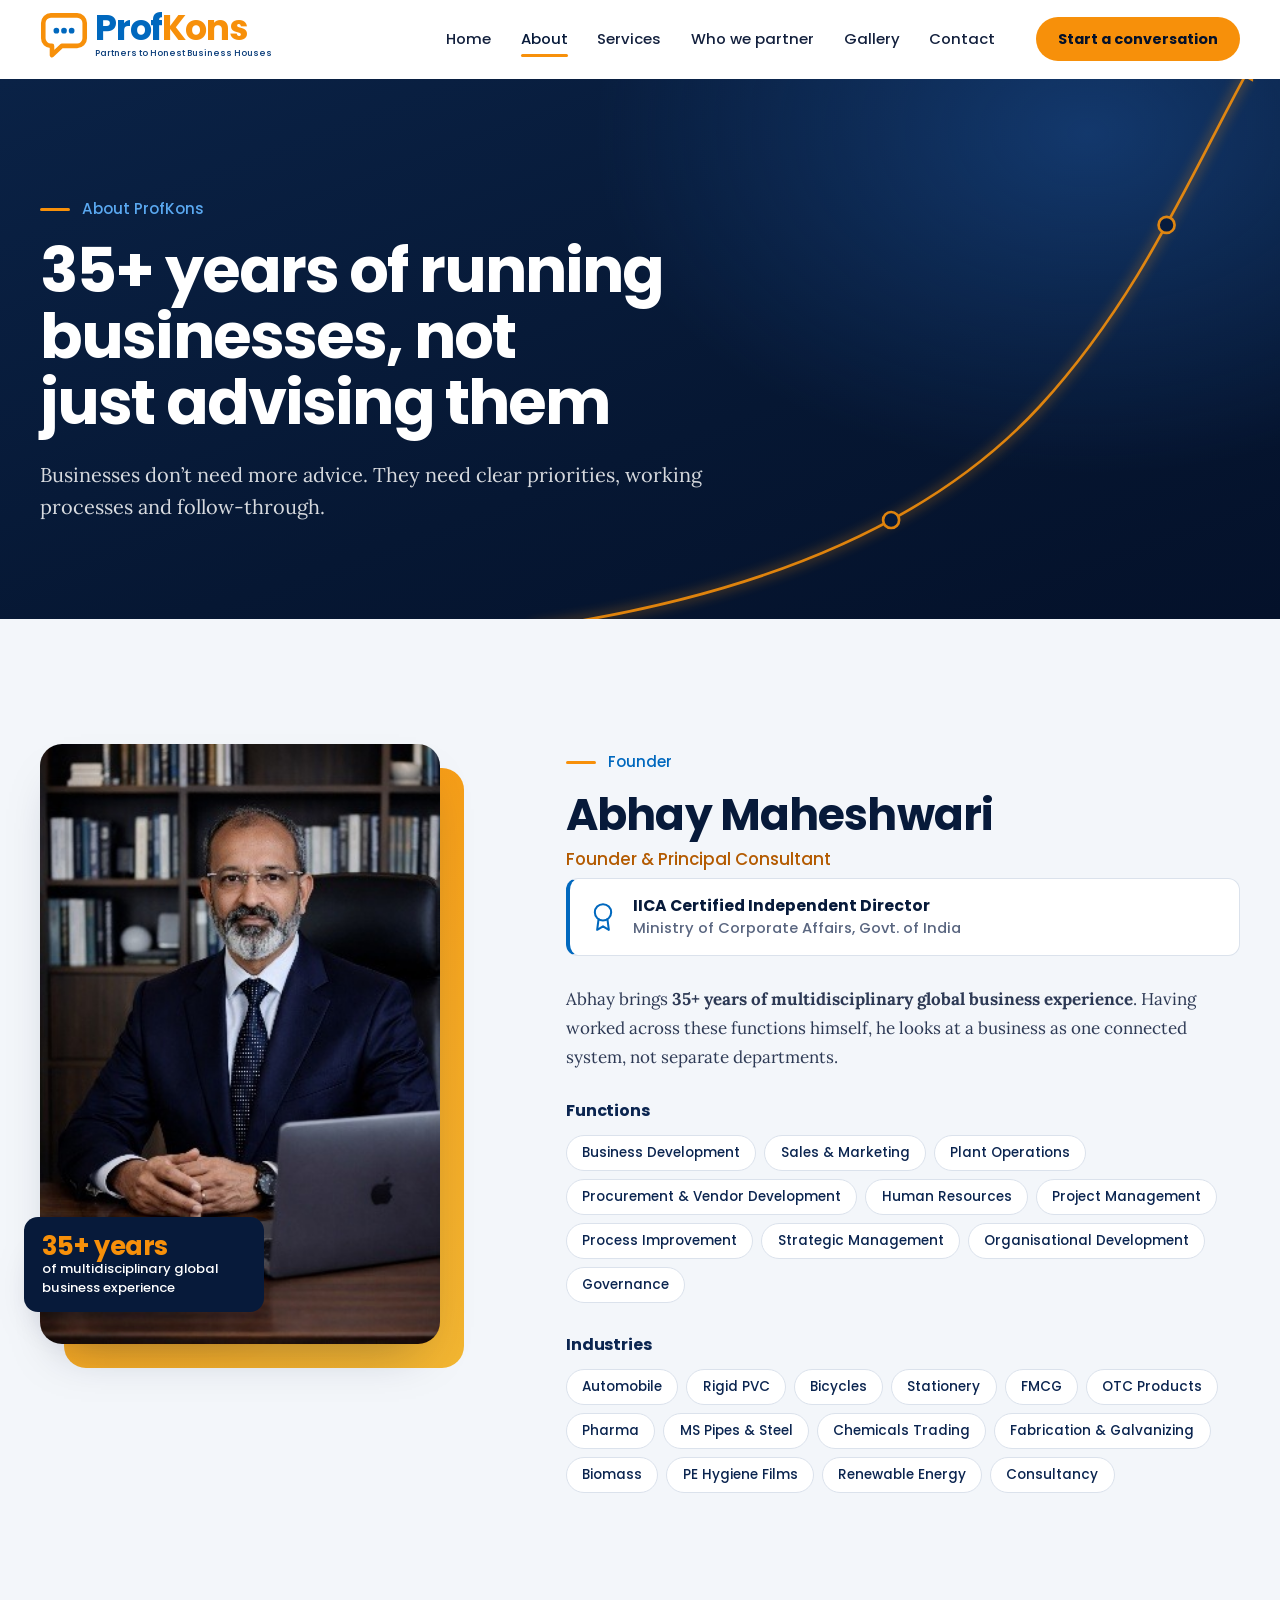
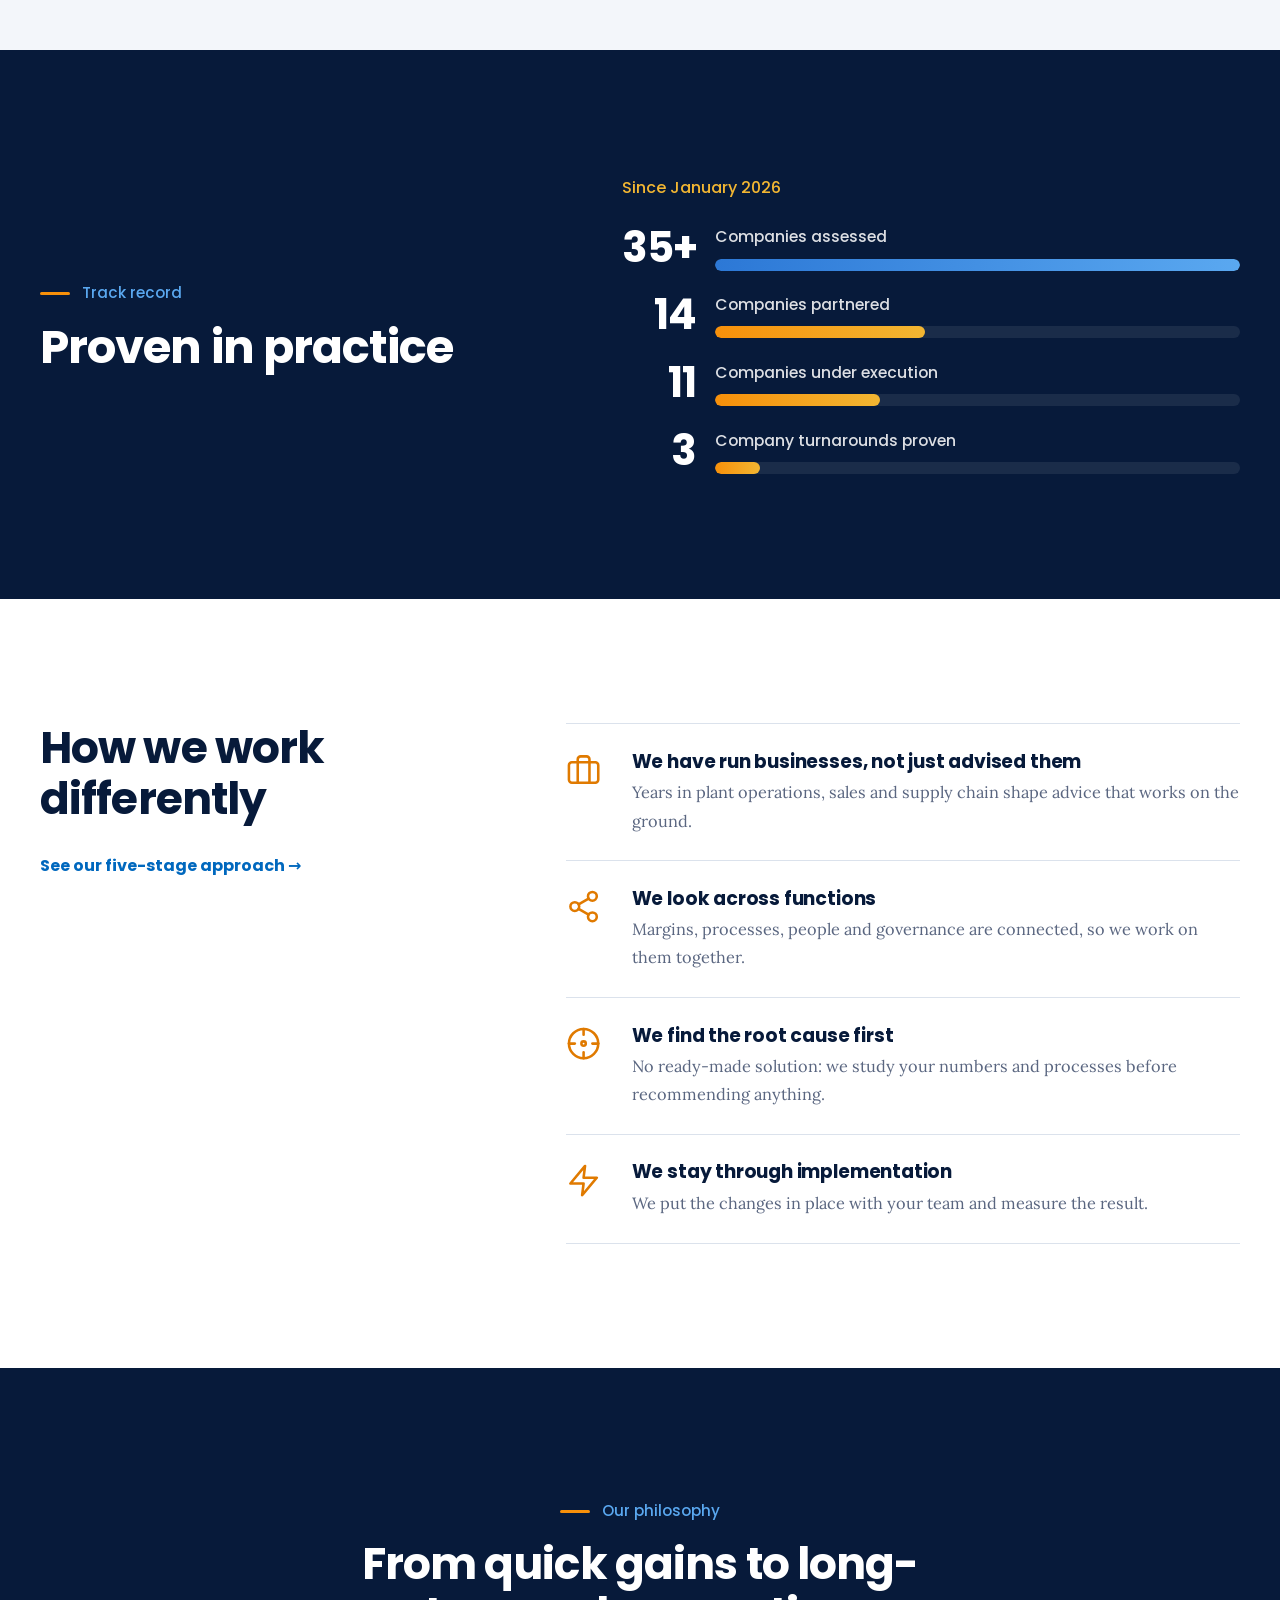
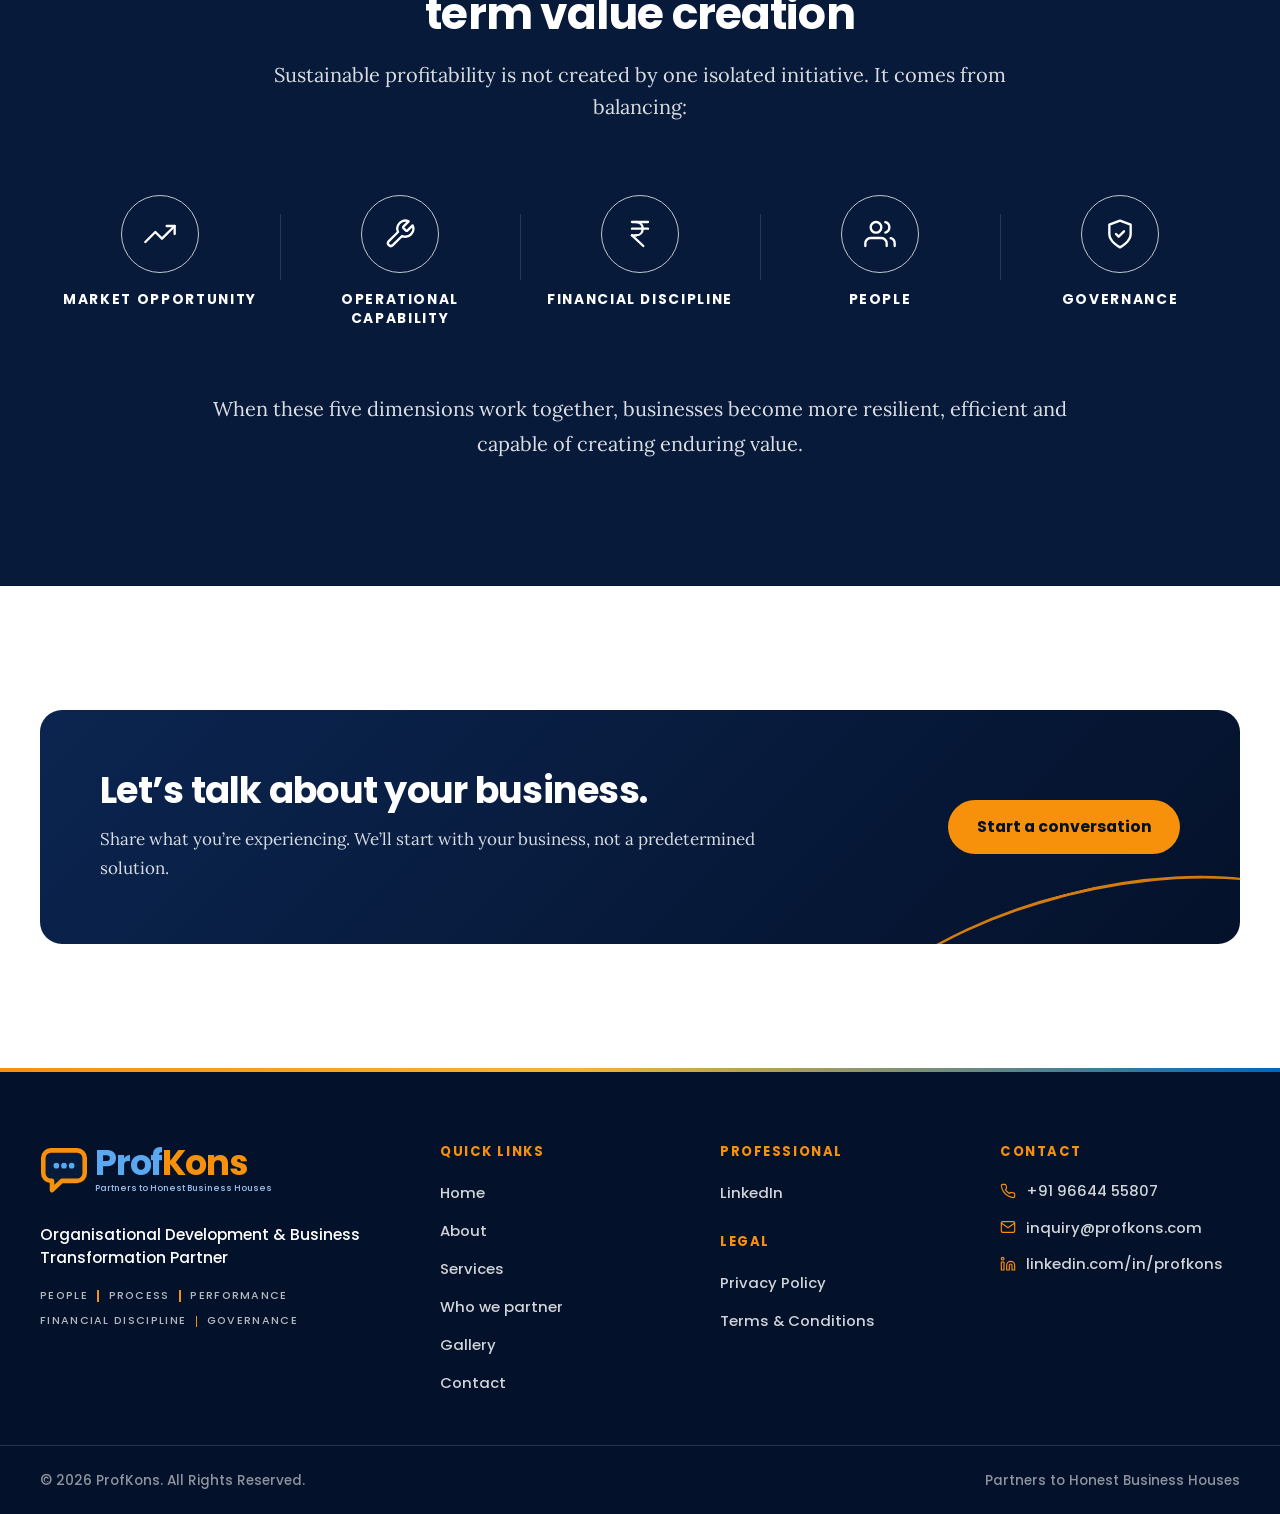
==== commit 6978d9b2: "Updated about page text" ====
--- a/about.html
+++ b/about.html
@@ -73,7 +73,7 @@
       <h2 id="cred-title">Proven in practice</h2>
     </div>
     <div>
-      <p class="period">In just the last 10 months</p>
+      <p class="period">Since January 2026</p>
       <ul class="bars">
         <li><span class="num">35+</span><span class="label">Companies assessed</span><span class="track" aria-hidden="true"><span class="fill" style="--w:100%"></span></span></li>
         <li><span class="num">14</span><span class="label">Companies partnered</span><span class="track" aria-hidden="true"><span class="fill" style="--w:40%"></span></span></li>
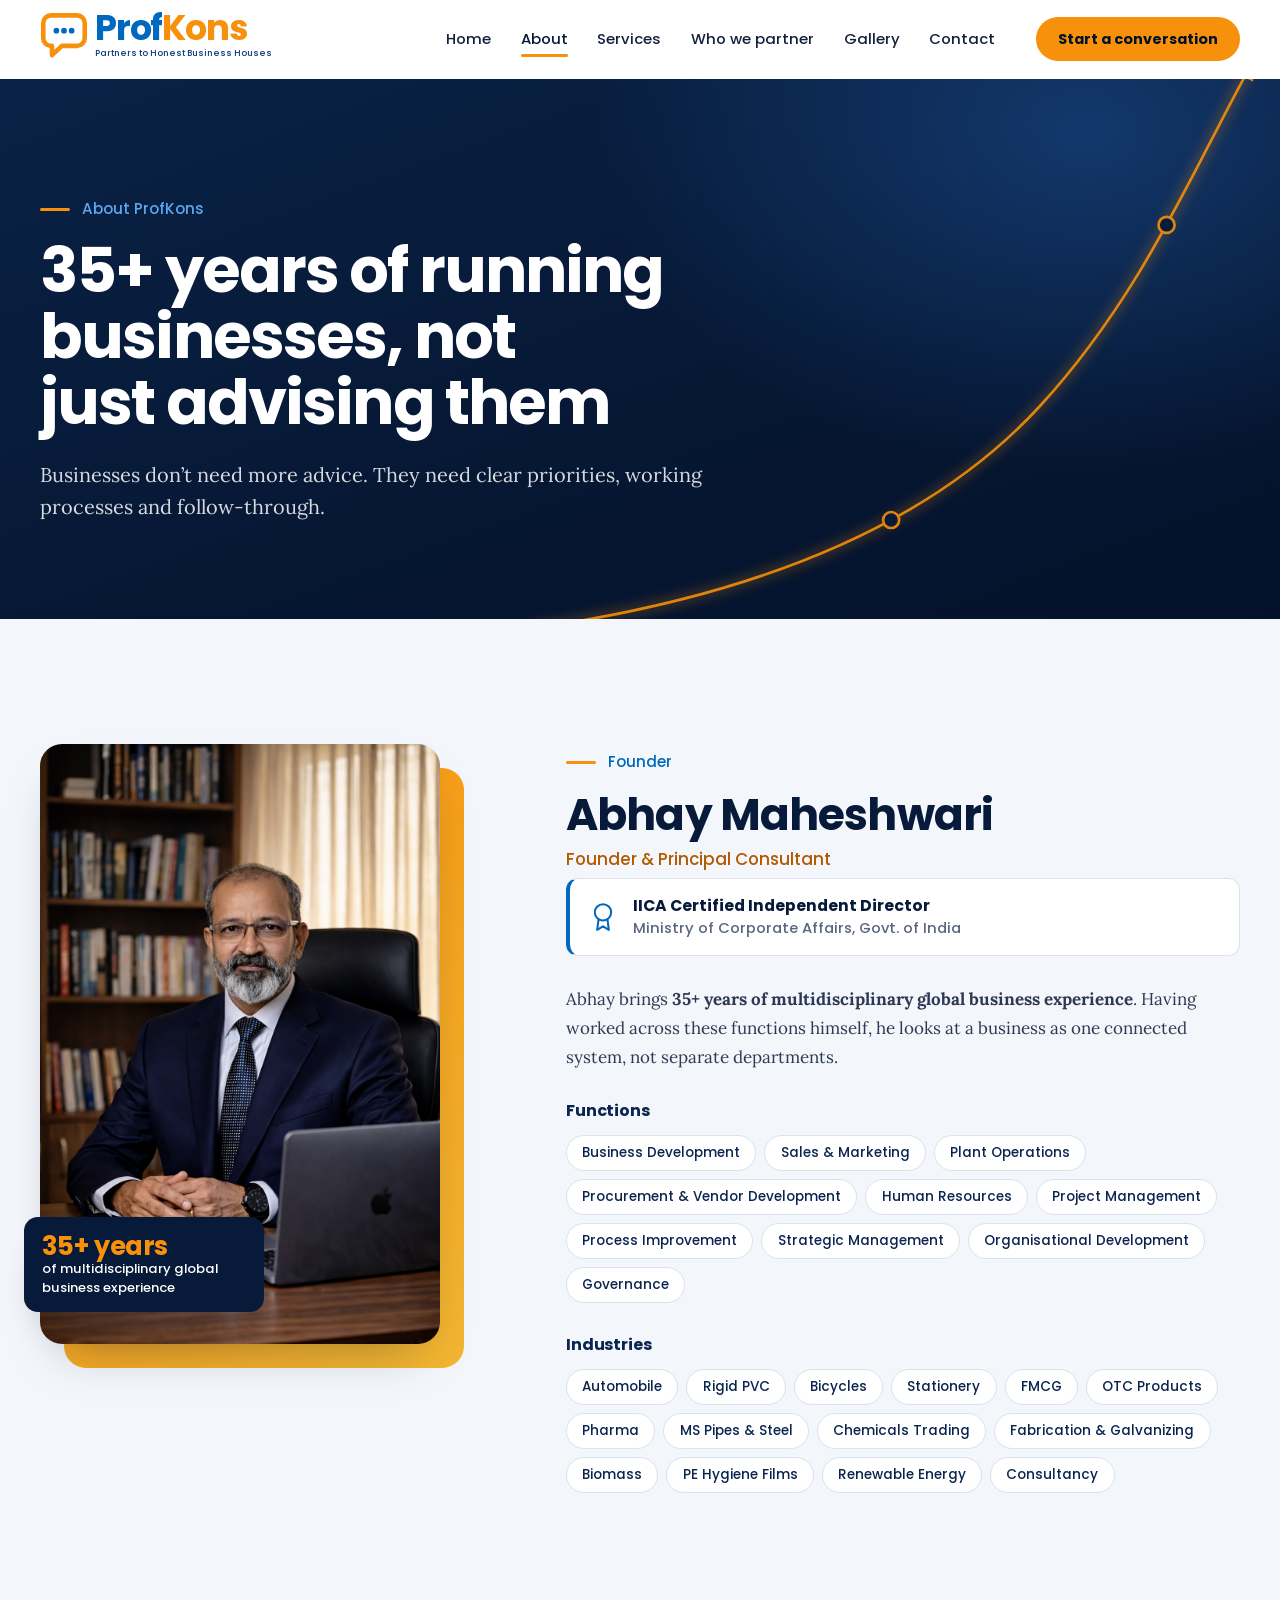
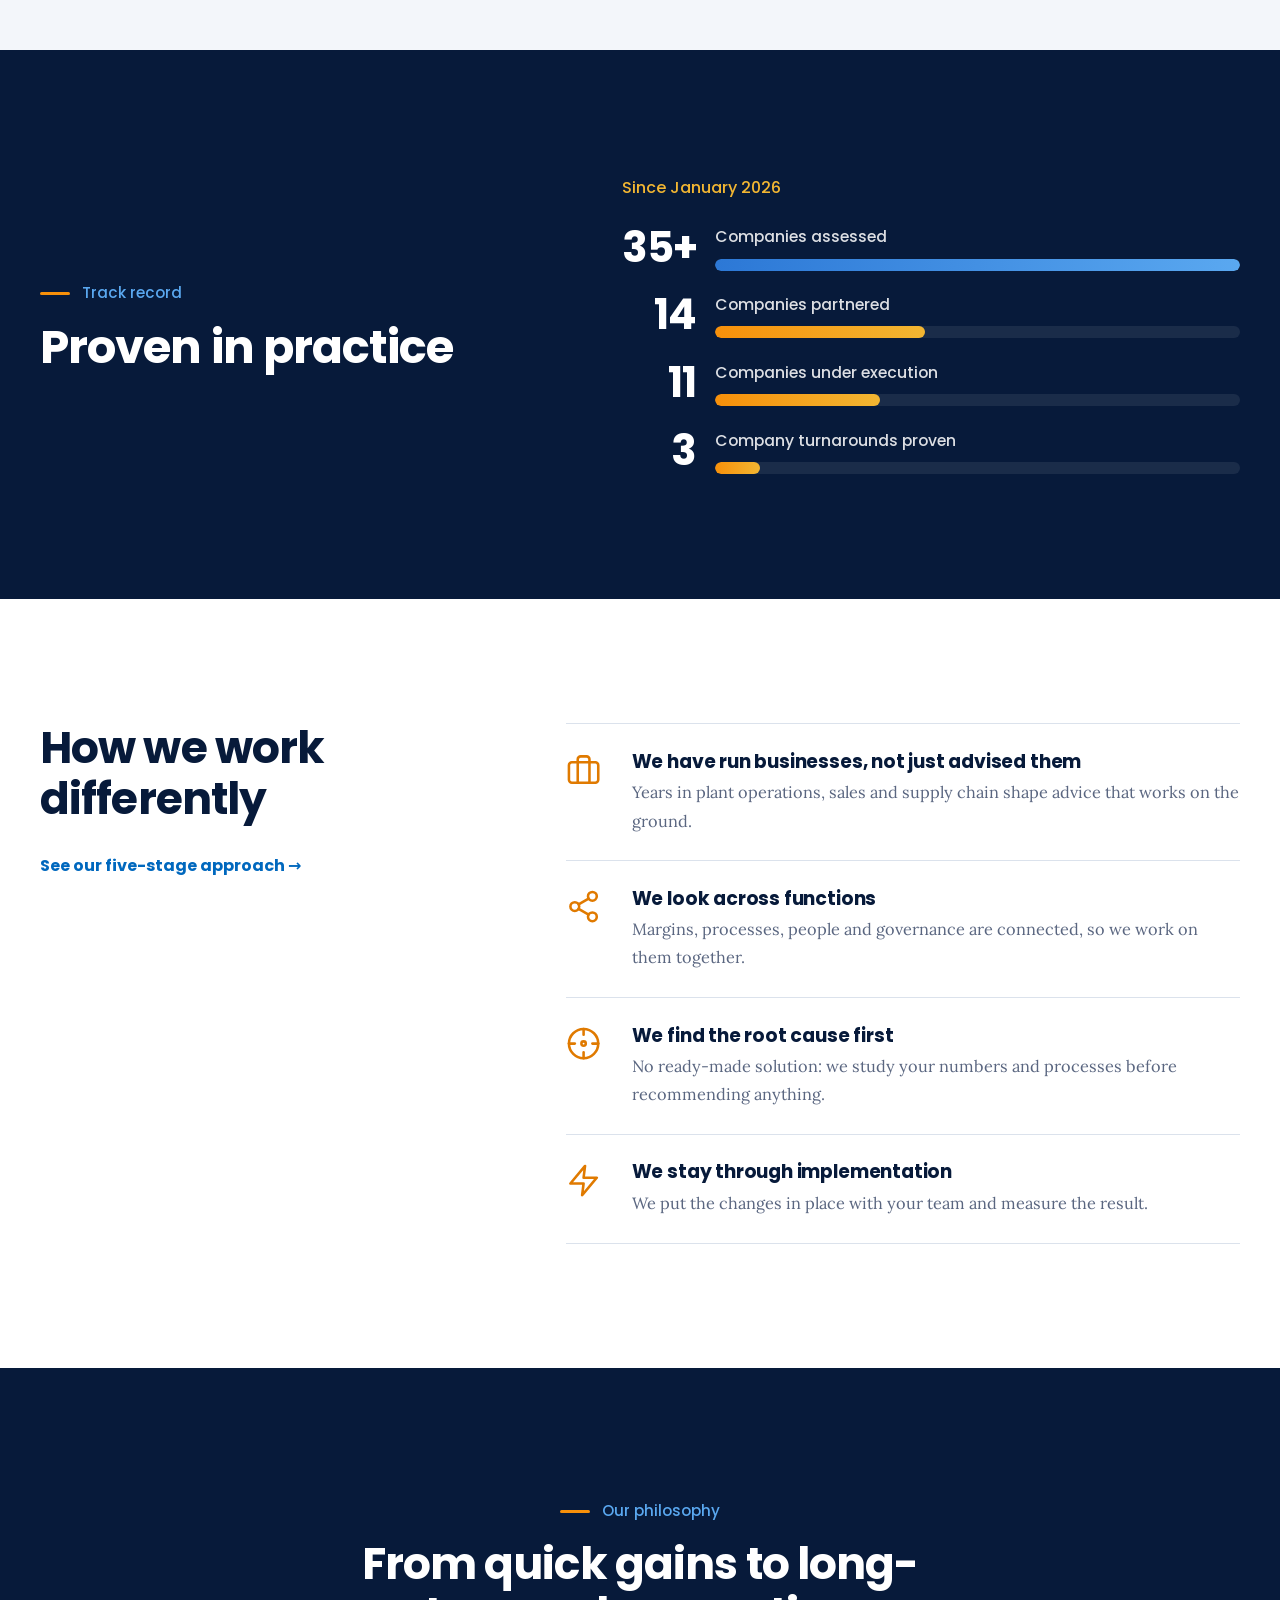
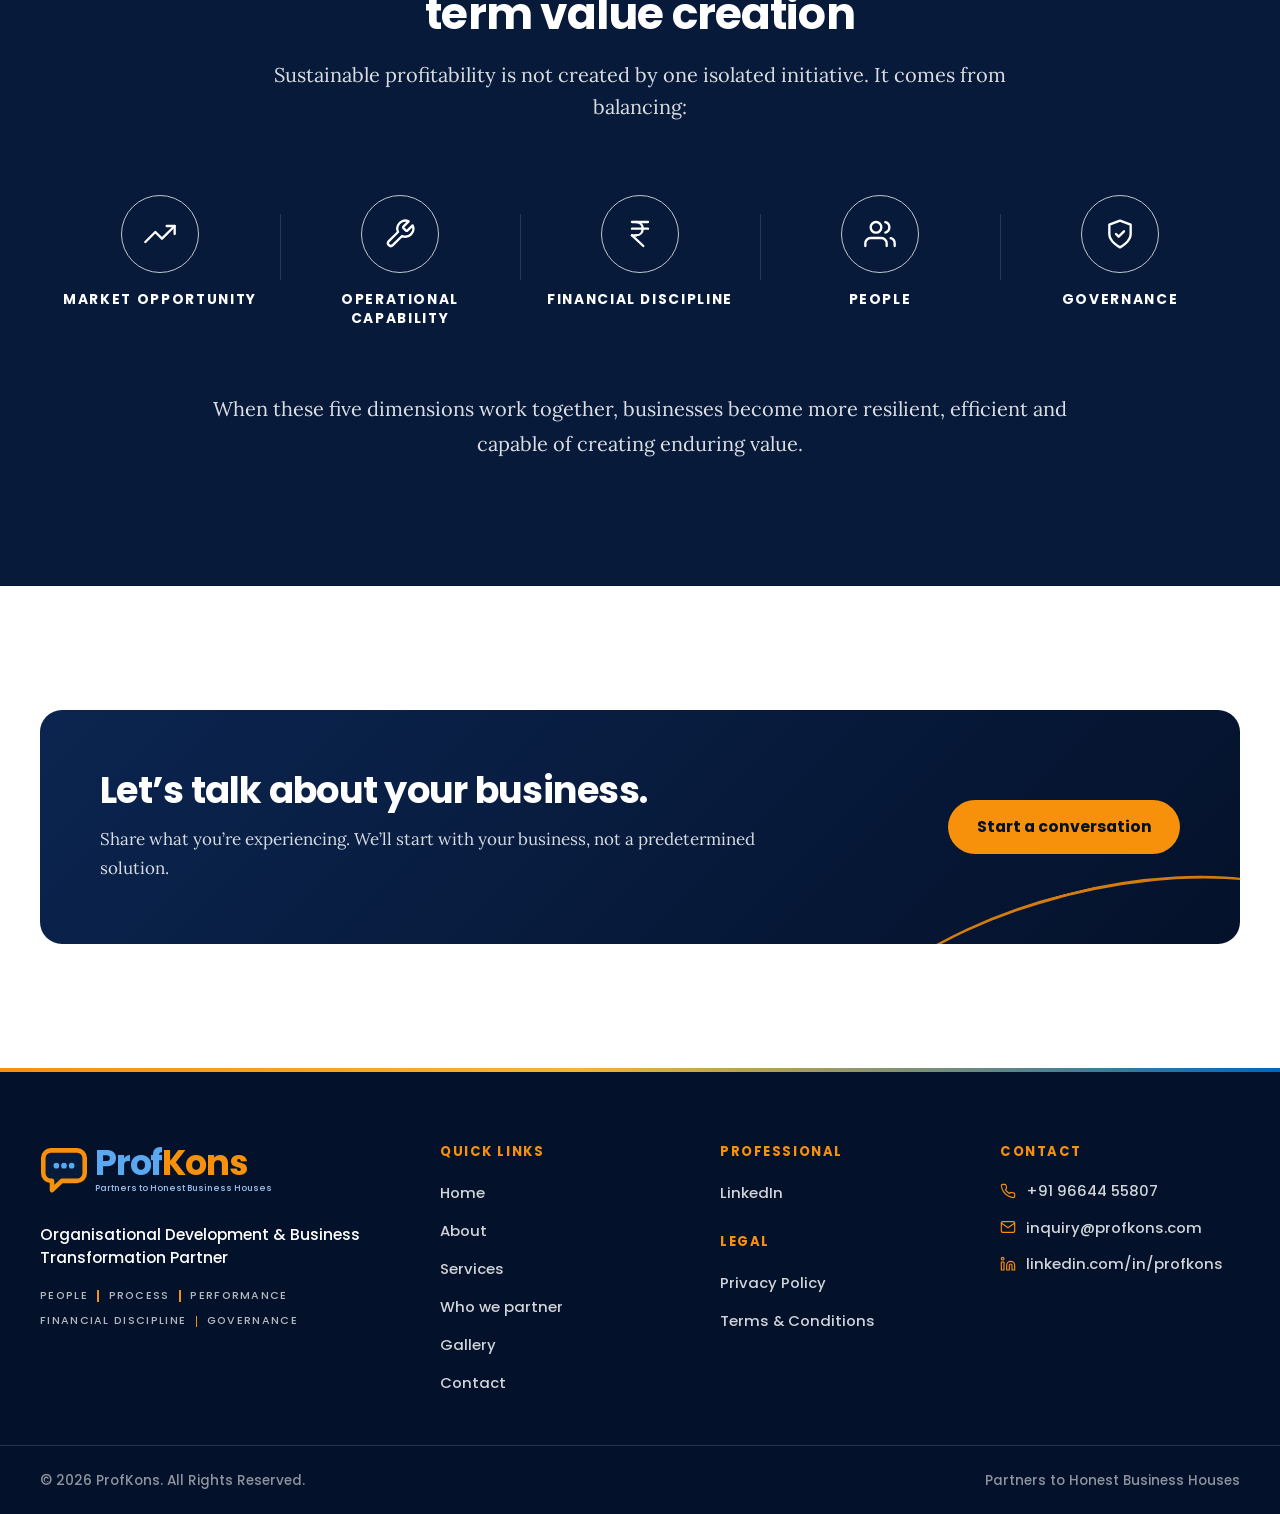
==== commit ff4886a1: "Updating images" ====
--- a/about.html
+++ b/about.html
@@ -43,7 +43,7 @@
 <section class="section section--paper" id="founder" aria-labelledby="founder-title">
   <div class="container founder-grid">
     <div class="founder-photo">
-      <img src="assets/img/abhay-office.jpg" width="306" height="459" alt="Abhay Maheshwari at his desk" loading="lazy">
+      <img src="assets/img/headshot4.png" width="306" height="459" alt="Abhay Maheshwari at his desk" loading="lazy">
       <div class="founder-badge"><strong>35+ years</strong>of multidisciplinary global business experience</div>
     </div>
     <div class="founder-body">
